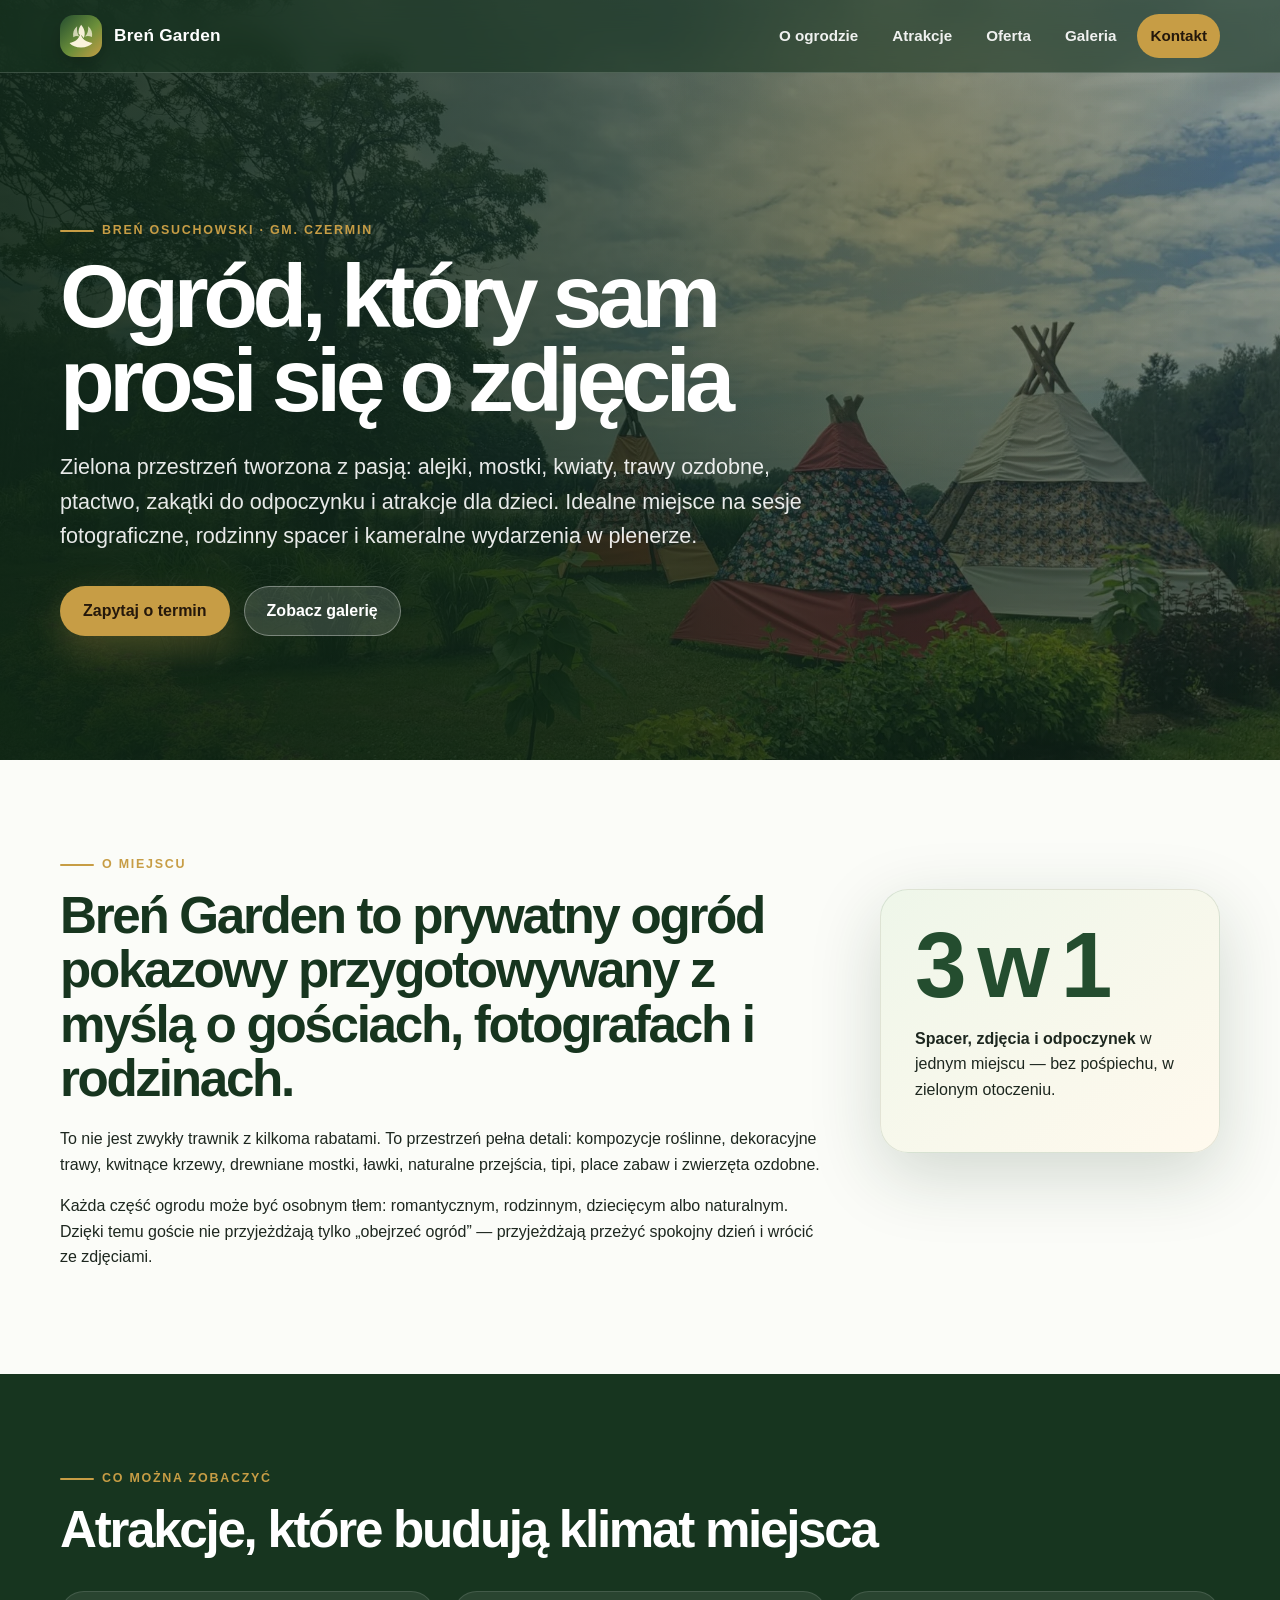
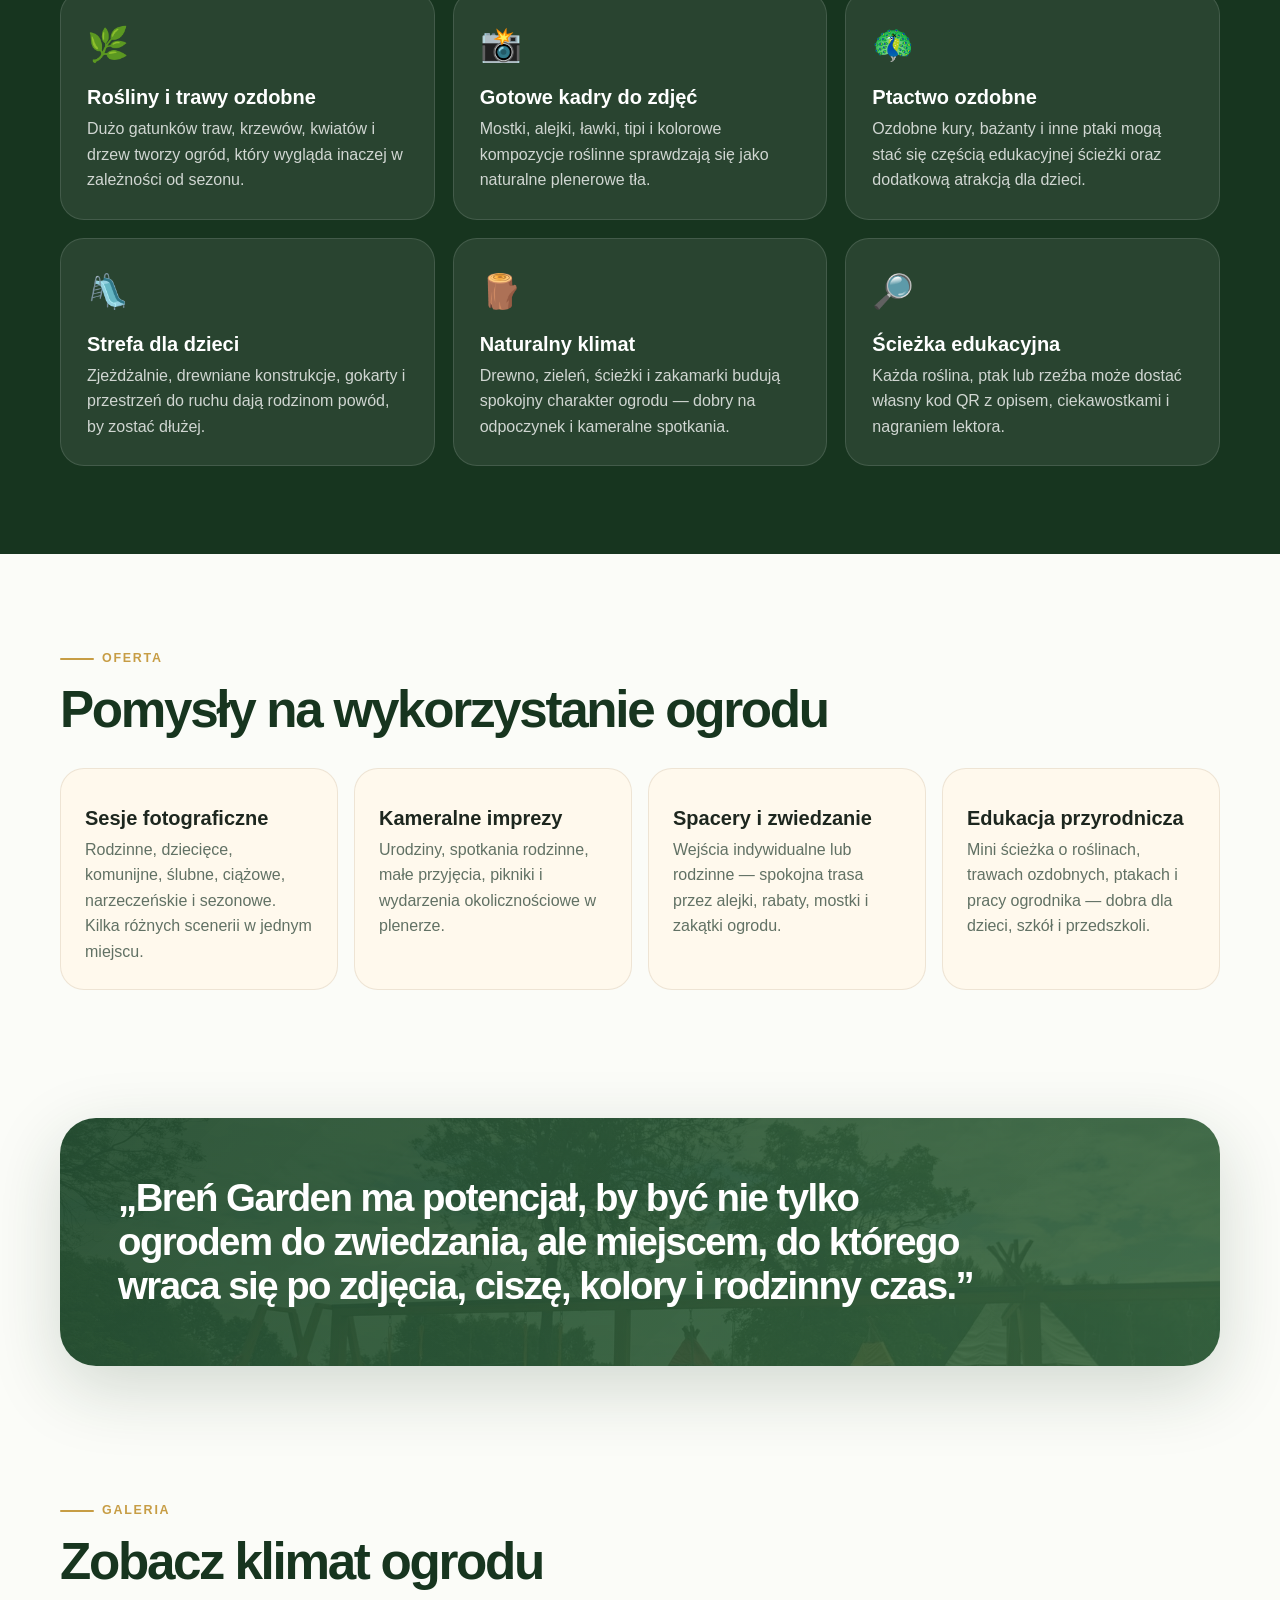
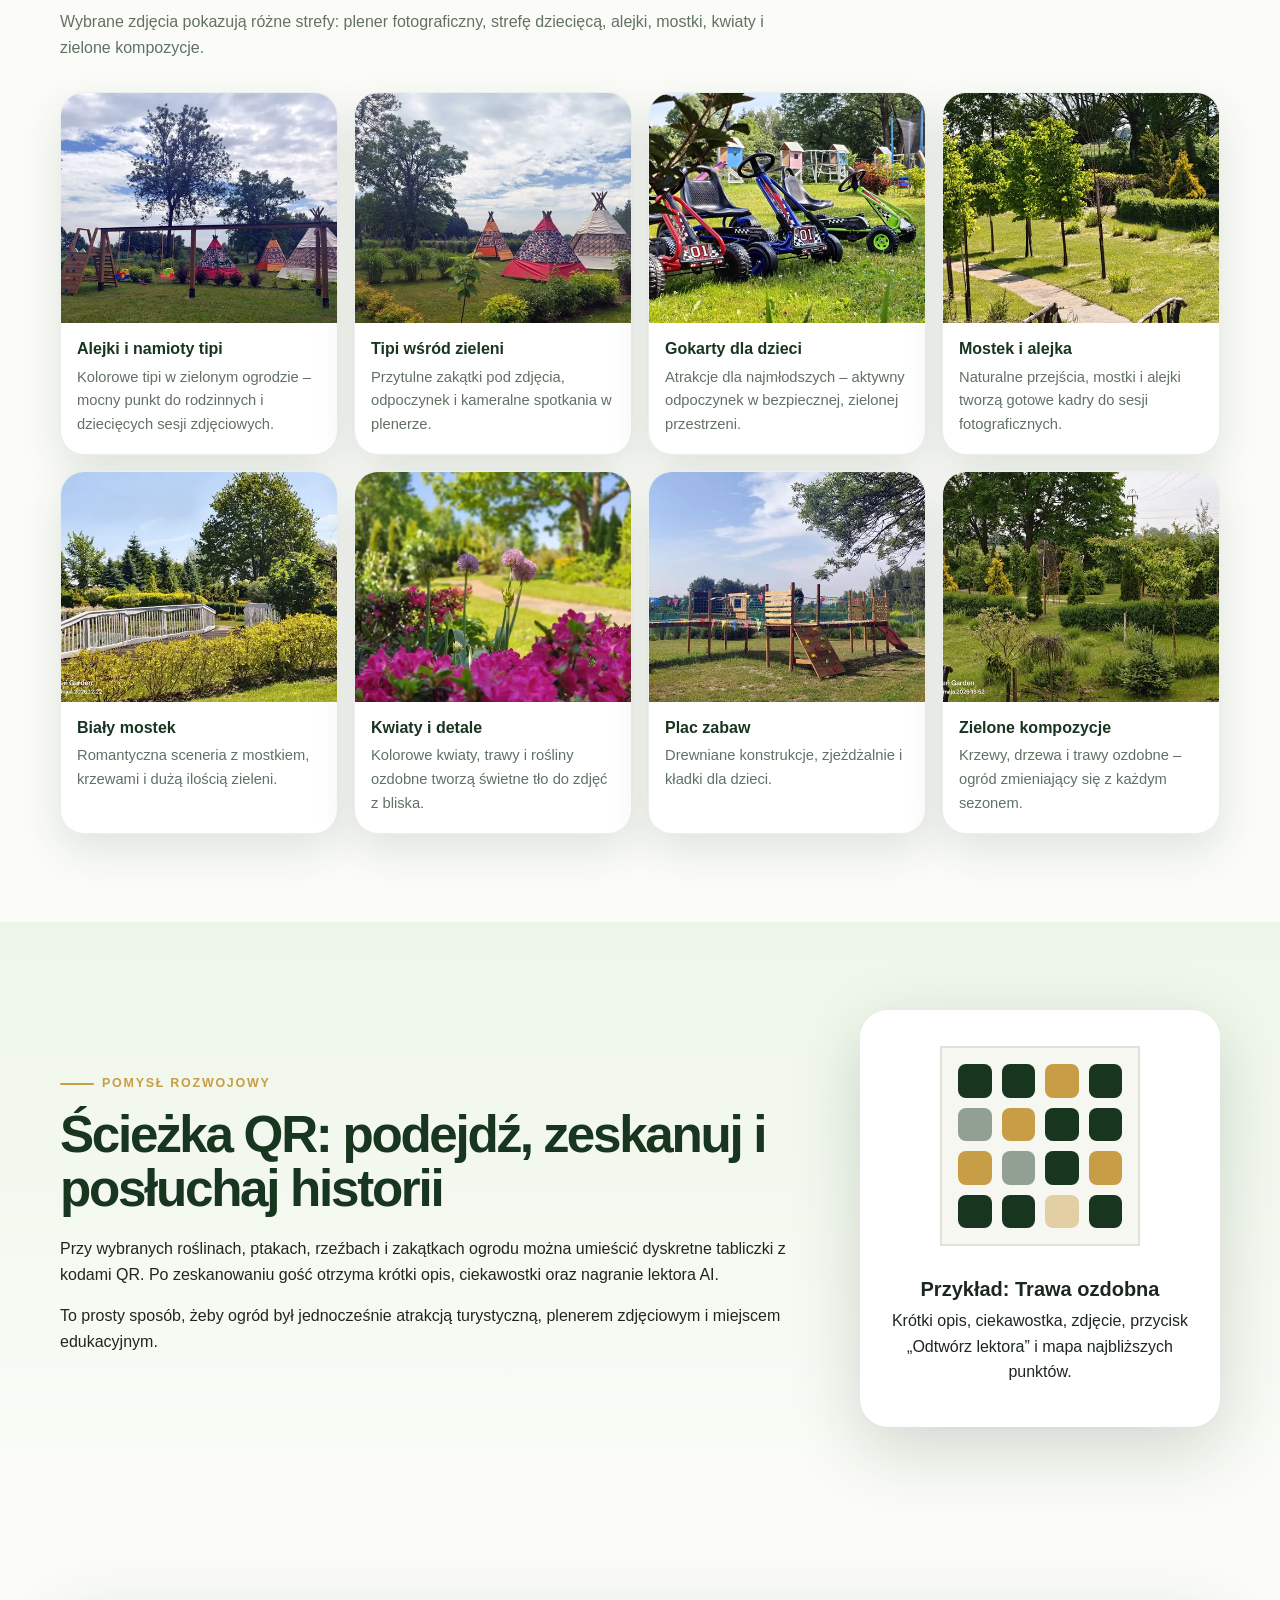
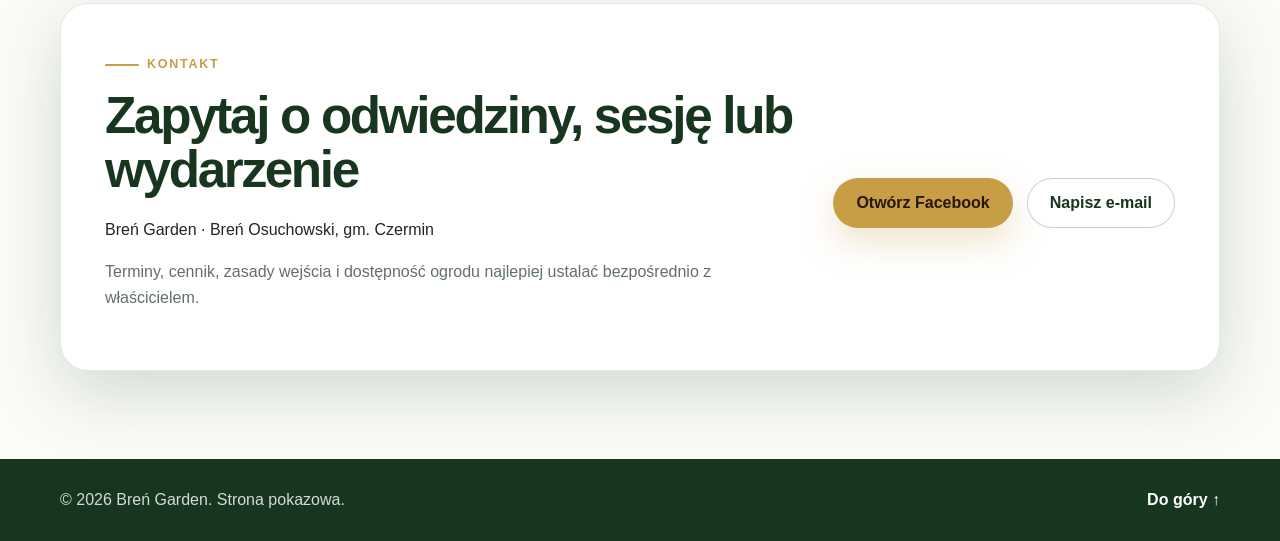
==== index.html @ 5ac010d5 "Add files via upload" ====
<!doctype html>
<html lang="pl">
<head>
  <meta charset="utf-8">
  <meta name="viewport" content="width=device-width, initial-scale=1">
  <title>Breń Garden — ogród pokazowy, sesje zdjęciowe i kameralne imprezy</title>
  <meta name="description" content="Breń Garden w Brniu Osuchowskim — zielona przestrzeń na spacery, sesje zdjęciowe, rodzinne pikniki i kameralne wydarzenia w otoczeniu roślin, alejek, ptactwa ozdobnego i atrakcji dla dzieci.">
  <meta name="theme-color" content="#244d2f">
  <link rel="icon" href="assets/favicon.svg" type="image/svg+xml">
  <link rel="stylesheet" href="css/style.css">
</head>
<body>
  <header class="site-header" id="top">
    <nav class="nav container" aria-label="Główna nawigacja">
      <a class="brand" href="#top" aria-label="Breń Garden — strona główna">
        <img src="assets/logo.svg" alt="" width="42" height="42">
        <span>Breń Garden</span>
      </a>
      <button class="nav-toggle" type="button" aria-label="Pokaż menu" aria-expanded="false">☰</button>
      <div class="nav-links">
        <a href="#o-ogrodzie">O ogrodzie</a>
        <a href="#atrakcje">Atrakcje</a>
        <a href="#oferta">Oferta</a>
        <a href="#galeria">Galeria</a>
        <a href="#kontakt" class="nav-cta">Kontakt</a>
      </div>
    </nav>
  </header>

  <main>
    <section class="hero" aria-label="Breń Garden">
      <div class="hero-bg" role="img" aria-label="Ogród z namiotami tipi, alejkami i zielenią"></div>
      <div class="hero-overlay"></div>
      <div class="hero-content container">
        <p class="eyebrow">Breń Osuchowski · gm. Czermin</p>
        <h1>Ogród, który sam prosi się o zdjęcia</h1>
        <p class="lead">Zielona przestrzeń tworzona z pasją: alejki, mostki, kwiaty, trawy ozdobne, ptactwo, zakątki do odpoczynku i atrakcje dla dzieci. Idealne miejsce na sesje fotograficzne, rodzinny spacer i kameralne wydarzenia w plenerze.</p>
        <div class="hero-actions">
          <a href="#kontakt" class="btn btn-primary">Zapytaj o termin</a>
          <a href="#galeria" class="btn btn-secondary">Zobacz galerię</a>
        </div>
      </div>
    </section>

    <section class="intro container" id="o-ogrodzie">
      <div class="section-kicker">O miejscu</div>
      <div class="intro-grid">
        <div>
          <h2>Breń Garden to prywatny ogród pokazowy przygotowywany z myślą o gościach, fotografach i rodzinach.</h2>
          <p>To nie jest zwykły trawnik z kilkoma rabatami. To przestrzeń pełna detali: kompozycje roślinne, dekoracyjne trawy, kwitnące krzewy, drewniane mostki, ławki, naturalne przejścia, tipi, place zabaw i zwierzęta ozdobne.</p>
          <p>Każda część ogrodu może być osobnym tłem: romantycznym, rodzinnym, dziecięcym albo naturalnym. Dzięki temu goście nie przyjeżdżają tylko „obejrzeć ogród” — przyjeżdżają przeżyć spokojny dzień i wrócić ze zdjęciami.</p>
        </div>
        <aside class="highlight-card">
          <span class="big-number">3 w 1</span>
          <p><strong>Spacer, zdjęcia i odpoczynek</strong> w jednym miejscu — bez pośpiechu, w zielonym otoczeniu.</p>
        </aside>
      </div>
    </section>

    <section class="features" id="atrakcje">
      <div class="container">
        <div class="section-kicker">Co można zobaczyć</div>
        <h2>Atrakcje, które budują klimat miejsca</h2>
        <div class="feature-grid">
          <article class="feature-card">
            <span>🌿</span>
            <h3>Rośliny i trawy ozdobne</h3>
            <p>Dużo gatunków traw, krzewów, kwiatów i drzew tworzy ogród, który wygląda inaczej w zależności od sezonu.</p>
          </article>
          <article class="feature-card">
            <span>📸</span>
            <h3>Gotowe kadry do zdjęć</h3>
            <p>Mostki, alejki, ławki, tipi i kolorowe kompozycje roślinne sprawdzają się jako naturalne plenerowe tła.</p>
          </article>
          <article class="feature-card">
            <span>🦚</span>
            <h3>Ptactwo ozdobne</h3>
            <p>Ozdobne kury, bażanty i inne ptaki mogą stać się częścią edukacyjnej ścieżki oraz dodatkową atrakcją dla dzieci.</p>
          </article>
          <article class="feature-card">
            <span>🛝</span>
            <h3>Strefa dla dzieci</h3>
            <p>Zjeżdżalnie, drewniane konstrukcje, gokarty i przestrzeń do ruchu dają rodzinom powód, by zostać dłużej.</p>
          </article>
          <article class="feature-card">
            <span>🪵</span>
            <h3>Naturalny klimat</h3>
            <p>Drewno, zieleń, ścieżki i zakamarki budują spokojny charakter ogrodu — dobry na odpoczynek i kameralne spotkania.</p>
          </article>
          <article class="feature-card">
            <span>🔎</span>
            <h3>Ścieżka edukacyjna</h3>
            <p>Każda roślina, ptak lub rzeźba może dostać własny kod QR z opisem, ciekawostkami i nagraniem lektora.</p>
          </article>
        </div>
      </div>
    </section>

    <section class="offer container" id="oferta">
      <div class="section-kicker">Oferta</div>
      <h2>Pomysły na wykorzystanie ogrodu</h2>
      <div class="offer-list">
        <article>
          <h3>Sesje fotograficzne</h3>
          <p>Rodzinne, dziecięce, komunijne, ślubne, ciążowe, narzeczeńskie i sezonowe. Kilka różnych scenerii w jednym miejscu.</p>
        </article>
        <article>
          <h3>Kameralne imprezy</h3>
          <p>Urodziny, spotkania rodzinne, małe przyjęcia, pikniki i wydarzenia okolicznościowe w plenerze.</p>
        </article>
        <article>
          <h3>Spacery i zwiedzanie</h3>
          <p>Wejścia indywidualne lub rodzinne — spokojna trasa przez alejki, rabaty, mostki i zakątki ogrodu.</p>
        </article>
        <article>
          <h3>Edukacja przyrodnicza</h3>
          <p>Mini ścieżka o roślinach, trawach ozdobnych, ptakach i pracy ogrodnika — dobra dla dzieci, szkół i przedszkoli.</p>
        </article>
      </div>
    </section>

    <section class="quote-section">
      <div class="container quote-box">
        <p>„Breń Garden ma potencjał, by być nie tylko ogrodem do zwiedzania, ale miejscem, do którego wraca się po zdjęcia, ciszę, kolory i rodzinny czas.”</p>
      </div>
    </section>

    <section class="gallery container" id="galeria">
      <div class="section-kicker">Galeria</div>
      <h2>Zobacz klimat ogrodu</h2>
      <p class="section-lead">Wybrane zdjęcia pokazują różne strefy: plener fotograficzny, strefę dziecięcą, alejki, mostki, kwiaty i zielone kompozycje.</p>
      <div class="gallery-grid">

          <figure class="gallery-card">
            <a href="assets/img/gallery-01.webp" class="lightbox-link" aria-label="Powiększ zdjęcie: Alejki i namioty tipi">
              <img src="assets/img/thumb-01.webp" alt="Alejki i namioty tipi — Breń Garden" loading="lazy">
            </a>
            <figcaption>
              <strong>Alejki i namioty tipi</strong>
              <span>Kolorowe tipi w zielonym ogrodzie – mocny punkt do rodzinnych i dziecięcych sesji zdjęciowych.</span>
            </figcaption>
          </figure>

          <figure class="gallery-card">
            <a href="assets/img/gallery-02.webp" class="lightbox-link" aria-label="Powiększ zdjęcie: Tipi wśród zieleni">
              <img src="assets/img/thumb-02.webp" alt="Tipi wśród zieleni — Breń Garden" loading="lazy">
            </a>
            <figcaption>
              <strong>Tipi wśród zieleni</strong>
              <span>Przytulne zakątki pod zdjęcia, odpoczynek i kameralne spotkania w plenerze.</span>
            </figcaption>
          </figure>

          <figure class="gallery-card">
            <a href="assets/img/gallery-03.webp" class="lightbox-link" aria-label="Powiększ zdjęcie: Gokarty dla dzieci">
              <img src="assets/img/thumb-03.webp" alt="Gokarty dla dzieci — Breń Garden" loading="lazy">
            </a>
            <figcaption>
              <strong>Gokarty dla dzieci</strong>
              <span>Atrakcje dla najmłodszych – aktywny odpoczynek w bezpiecznej, zielonej przestrzeni.</span>
            </figcaption>
          </figure>

          <figure class="gallery-card">
            <a href="assets/img/gallery-04.webp" class="lightbox-link" aria-label="Powiększ zdjęcie: Mostek i alejka">
              <img src="assets/img/thumb-04.webp" alt="Mostek i alejka — Breń Garden" loading="lazy">
            </a>
            <figcaption>
              <strong>Mostek i alejka</strong>
              <span>Naturalne przejścia, mostki i alejki tworzą gotowe kadry do sesji fotograficznych.</span>
            </figcaption>
          </figure>

          <figure class="gallery-card">
            <a href="assets/img/gallery-05.webp" class="lightbox-link" aria-label="Powiększ zdjęcie: Biały mostek">
              <img src="assets/img/thumb-05.webp" alt="Biały mostek — Breń Garden" loading="lazy">
            </a>
            <figcaption>
              <strong>Biały mostek</strong>
              <span>Romantyczna sceneria z mostkiem, krzewami i dużą ilością zieleni.</span>
            </figcaption>
          </figure>

          <figure class="gallery-card">
            <a href="assets/img/gallery-06.webp" class="lightbox-link" aria-label="Powiększ zdjęcie: Kwiaty i detale">
              <img src="assets/img/thumb-06.webp" alt="Kwiaty i detale — Breń Garden" loading="lazy">
            </a>
            <figcaption>
              <strong>Kwiaty i detale</strong>
              <span>Kolorowe kwiaty, trawy i rośliny ozdobne tworzą świetne tło do zdjęć z bliska.</span>
            </figcaption>
          </figure>

          <figure class="gallery-card">
            <a href="assets/img/gallery-07.webp" class="lightbox-link" aria-label="Powiększ zdjęcie: Plac zabaw">
              <img src="assets/img/thumb-07.webp" alt="Plac zabaw — Breń Garden" loading="lazy">
            </a>
            <figcaption>
              <strong>Plac zabaw</strong>
              <span>Drewniane konstrukcje, zjeżdżalnie i kładki dla dzieci.</span>
            </figcaption>
          </figure>

          <figure class="gallery-card">
            <a href="assets/img/gallery-08.webp" class="lightbox-link" aria-label="Powiększ zdjęcie: Zielone kompozycje">
              <img src="assets/img/thumb-08.webp" alt="Zielone kompozycje — Breń Garden" loading="lazy">
            </a>
            <figcaption>
              <strong>Zielone kompozycje</strong>
              <span>Krzewy, drzewa i trawy ozdobne – ogród zmieniający się z każdym sezonem.</span>
            </figcaption>
          </figure>
      </div>
    </section>

    <section class="qr-section" id="qr">
      <div class="container qr-grid">
        <div>
          <div class="section-kicker">Pomysł rozwojowy</div>
          <h2>Ścieżka QR: podejdź, zeskanuj i posłuchaj historii</h2>
          <p>Przy wybranych roślinach, ptakach, rzeźbach i zakątkach ogrodu można umieścić dyskretne tabliczki z kodami QR. Po zeskanowaniu gość otrzyma krótki opis, ciekawostki oraz nagranie lektora AI.</p>
          <p>To prosty sposób, żeby ogród był jednocześnie atrakcją turystyczną, plenerem zdjęciowym i miejscem edukacyjnym.</p>
        </div>
        <div class="qr-card" aria-label="Przykład tabliczki QR">
          <div class="fake-qr">
            <span></span><span></span><span></span><span></span>
            <span></span><span></span><span></span><span></span>
            <span></span><span></span><span></span><span></span>
            <span></span><span></span><span></span><span></span>
          </div>
          <h3>Przykład: Trawa ozdobna</h3>
          <p>Krótki opis, ciekawostka, zdjęcie, przycisk „Odtwórz lektora” i mapa najbliższych punktów.</p>
        </div>
      </div>
    </section>

    <section class="contact container" id="kontakt">
      <div class="contact-card">
        <div>
          <div class="section-kicker">Kontakt</div>
          <h2>Zapytaj o odwiedziny, sesję lub wydarzenie</h2>
          <p>Breń Garden · Breń Osuchowski, gm. Czermin</p>
          <p class="muted">Terminy, cennik, zasady wejścia i dostępność ogrodu najlepiej ustalać bezpośrednio z właścicielem.</p>
        </div>
        <div class="contact-actions">
          <a class="btn btn-primary" href="https://www.facebook.com/p/Bre%C5%84-Garden-61556563711316/" target="_blank" rel="noopener">Otwórz Facebook</a>
          <a class="btn btn-secondary" href="mailto:kontakt@bren-garden.pl">Napisz e-mail</a>
        </div>
      </div>
    </section>
  </main>

  <footer class="footer">
    <div class="container footer-inner">
      <p>© <span id="year"></span> Breń Garden. Strona pokazowa.</p>
      <a href="#top">Do góry ↑</a>
    </div>
  </footer>

  <div class="lightbox" hidden>
    <button class="lightbox-close" type="button" aria-label="Zamknij podgląd">×</button>
    <img src="" alt="">
  </div>

  <script src="js/app.js"></script>
</body>
</html>
---- css/style.css ----
* {
  box-sizing: border-box;
}

:root {
  --green-900: #17351f;
  --green-800: #244d2f;
  --green-700: #35643a;
  --green-100: #eef6e9;
  --cream: #fff9ed;
  --gold: #c79d45;
  --brown: #7a5530;
  --text: #1d271f;
  --muted: #617164;
  --shadow: 0 22px 70px rgba(23, 53, 31, .18);
  --radius: 28px;
}

html {
  scroll-behavior: smooth;
}

body {
  margin: 0;
  font-family: Arial, Helvetica, sans-serif;
  color: var(--text);
  background: #fbfcf8;
  line-height: 1.6;
}

img {
  max-width: 100%;
  display: block;
}

a {
  color: inherit;
}

.container {
  width: min(1160px, calc(100% - 40px));
  margin-inline: auto;
}

.site-header {
  position: fixed;
  z-index: 50;
  top: 0;
  left: 0;
  right: 0;
  padding: 14px 0;
  background: rgba(23, 53, 31, .58);
  backdrop-filter: blur(14px);
  border-bottom: 1px solid rgba(255, 255, 255, .16);
}

.nav {
  display: flex;
  align-items: center;
  justify-content: space-between;
  gap: 22px;
}

.brand {
  display: inline-flex;
  align-items: center;
  gap: 12px;
  color: white;
  text-decoration: none;
  font-weight: 800;
  letter-spacing: .2px;
  font-size: 1.08rem;
}

.brand img {
  border-radius: 14px;
  box-shadow: 0 8px 20px rgba(0, 0, 0, .22);
}

.nav-links {
  display: flex;
  align-items: center;
  gap: 8px;
}

.nav-links a {
  color: rgba(255, 255, 255, .92);
  text-decoration: none;
  font-weight: 700;
  font-size: .95rem;
  padding: 10px 13px;
  border-radius: 999px;
}

.nav-links a:hover {
  background: rgba(255, 255, 255, .13);
}

.nav-links .nav-cta {
  background: var(--gold);
  color: #24180c;
}

.nav-toggle {
  display: none;
  border: 0;
  background: rgba(255,255,255,.13);
  color: white;
  border-radius: 12px;
  padding: 9px 12px;
  font-size: 1.3rem;
}

.hero {
  position: relative;
  min-height: 760px;
  display: grid;
  place-items: center;
  overflow: hidden;
  color: white;
}

.hero-bg {
  position: absolute;
  inset: 0;
  background-image: url("../assets/img/hero.webp");
  background-size: cover;
  background-position: center;
  transform: scale(1.02);
}

.hero-overlay {
  position: absolute;
  inset: 0;
  background:
    radial-gradient(circle at 72% 25%, rgba(199,157,69,.26), transparent 28%),
    linear-gradient(90deg, rgba(13,36,20,.88) 0%, rgba(13,36,20,.67) 44%, rgba(13,36,20,.25) 100%),
    linear-gradient(0deg, rgba(13,36,20,.55), rgba(13,36,20,.15));
}

.hero-content {
  position: relative;
  padding-top: 90px;
}

.eyebrow,
.section-kicker {
  display: inline-flex;
  align-items: center;
  gap: 8px;
  margin: 0 0 14px;
  color: var(--gold);
  font-weight: 900;
  text-transform: uppercase;
  letter-spacing: .14em;
  font-size: .78rem;
}

.eyebrow::before,
.section-kicker::before {
  content: "";
  width: 34px;
  height: 2px;
  border-radius: 99px;
  background: currentColor;
}

.hero h1 {
  max-width: 850px;
  margin: 0;
  font-size: clamp(2.8rem, 7vw, 6.8rem);
  line-height: .93;
  letter-spacing: -0.06em;
}

.lead {
  max-width: 760px;
  margin: 28px 0 0;
  color: rgba(255, 255, 255, .9);
  font-size: clamp(1.06rem, 2vw, 1.35rem);
}

.hero-actions,
.contact-actions {
  display: flex;
  flex-wrap: wrap;
  gap: 14px;
  margin-top: 32px;
}

.btn {
  display: inline-flex;
  align-items: center;
  justify-content: center;
  min-height: 50px;
  padding: 0 22px;
  border-radius: 999px;
  text-decoration: none;
  font-weight: 900;
  border: 1px solid transparent;
  transition: transform .18s ease, box-shadow .18s ease, background .18s ease;
}

.btn:hover {
  transform: translateY(-2px);
}

.btn-primary {
  background: var(--gold);
  color: #25180b;
  box-shadow: 0 14px 35px rgba(199, 157, 69, .28);
}

.btn-secondary {
  background: rgba(255, 255, 255, .14);
  color: white;
  border-color: rgba(255, 255, 255, .34);
}

.intro,
.offer,
.gallery,
.contact {
  padding: 88px 0;
}

.intro-grid {
  display: grid;
  grid-template-columns: minmax(0, 1fr) 340px;
  gap: 46px;
  align-items: start;
}

h2 {
  margin: 0 0 20px;
  font-size: clamp(2rem, 4vw, 3.4rem);
  line-height: 1.06;
  letter-spacing: -0.045em;
  color: var(--green-900);
}

p {
  margin: 0 0 16px;
}

.highlight-card,
.qr-card,
.contact-card {
  border-radius: var(--radius);
  background: white;
  box-shadow: var(--shadow);
}

.highlight-card {
  padding: 34px;
  border: 1px solid rgba(36,77,47,.12);
  background:
    linear-gradient(145deg, rgba(238,246,233,.98), rgba(255,249,237,.98));
}

.big-number {
  display: block;
  font-size: 5.8rem;
  line-height: .9;
  color: var(--green-800);
  font-weight: 900;
  letter-spacing: -.08em;
  margin-bottom: 18px;
}

.features {
  padding: 88px 0;
  background: var(--green-900);
  color: white;
}

.features h2 {
  color: white;
}

.feature-grid {
  display: grid;
  grid-template-columns: repeat(3, minmax(0, 1fr));
  gap: 18px;
  margin-top: 34px;
}

.feature-card {
  padding: 26px;
  border-radius: 24px;
  background: rgba(255,255,255,.08);
  border: 1px solid rgba(255,255,255,.12);
}

.feature-card span {
  font-size: 2.1rem;
}

.feature-card h3,
.offer-list h3,
.qr-card h3 {
  margin: 14px 0 8px;
  line-height: 1.1;
  font-size: 1.25rem;
}

.feature-card p {
  color: rgba(255,255,255,.78);
  margin-bottom: 0;
}

.offer-list {
  display: grid;
  grid-template-columns: repeat(4, minmax(0, 1fr));
  gap: 16px;
  margin-top: 30px;
}

.offer-list article {
  padding: 24px;
  border-radius: 24px;
  background: var(--cream);
  border: 1px solid rgba(122,85,48,.13);
}

.offer-list p {
  color: var(--muted);
  margin: 0;
}

.quote-section {
  padding: 40px 0;
}

.quote-box {
  border-radius: 36px;
  padding: clamp(32px, 5vw, 58px);
  background:
    linear-gradient(135deg, rgba(36,77,47,.94), rgba(53,100,58,.89)),
    url("../assets/img/gallery-01.webp") center/cover;
  color: white;
  box-shadow: var(--shadow);
}

.quote-box p {
  margin: 0;
  max-width: 900px;
  font-size: clamp(1.5rem, 3vw, 2.7rem);
  line-height: 1.15;
  letter-spacing: -.04em;
  font-weight: 900;
}

.section-lead {
  max-width: 720px;
  color: var(--muted);
}

.gallery-grid {
  display: grid;
  grid-template-columns: repeat(4, minmax(0, 1fr));
  gap: 16px;
  margin-top: 32px;
}

.gallery-card {
  margin: 0;
  overflow: hidden;
  border-radius: 24px;
  background: white;
  box-shadow: 0 16px 42px rgba(23, 53, 31, .12);
  border: 1px solid rgba(36,77,47,.09);
}

.gallery-card a {
  display: block;
  overflow: hidden;
}

.gallery-card img {
  width: 100%;
  height: 230px;
  object-fit: cover;
  transition: transform .35s ease;
}

.gallery-card:hover img {
  transform: scale(1.055);
}

.gallery-card figcaption {
  padding: 16px 16px 18px;
}

.gallery-card strong {
  display: block;
  color: var(--green-900);
  line-height: 1.2;
}

.gallery-card span {
  display: block;
  color: var(--muted);
  font-size: .92rem;
  margin-top: 7px;
}

.qr-section {
  padding: 88px 0;
  background: linear-gradient(180deg, var(--green-100), #fbfcf8);
}

.qr-grid {
  display: grid;
  grid-template-columns: minmax(0, 1fr) 360px;
  gap: 40px;
  align-items: center;
}

.qr-card {
  padding: 26px;
  text-align: center;
}

.fake-qr {
  width: 220px;
  height: 220px;
  margin: 0 auto 22px;
  display: grid;
  grid-template-columns: repeat(4, 1fr);
  gap: 10px;
  padding: 18px;
  background: #f7f7f2;
  border: 10px solid white;
  box-shadow: inset 0 0 0 2px rgba(23,53,31,.1);
}

.fake-qr span {
  background: var(--green-900);
  border-radius: 8px;
}

.fake-qr span:nth-child(3n) {
  background: var(--gold);
}

.fake-qr span:nth-child(5n) {
  opacity: .45;
}

.contact-card {
  padding: clamp(26px, 4vw, 44px);
  display: grid;
  grid-template-columns: minmax(0, 1fr) auto;
  gap: 30px;
  align-items: center;
  border: 1px solid rgba(36,77,47,.12);
}

.contact-card .btn-secondary {
  color: var(--green-900);
  border-color: rgba(36,77,47,.25);
  background: white;
}

.muted {
  color: var(--muted);
}

.footer {
  background: var(--green-900);
  color: rgba(255,255,255,.82);
  padding: 28px 0;
}

.footer-inner {
  display: flex;
  align-items: center;
  justify-content: space-between;
  gap: 18px;
}

.footer p {
  margin: 0;
}

.footer a {
  color: white;
  font-weight: 800;
  text-decoration: none;
}

.lightbox {
  position: fixed;
  z-index: 200;
  inset: 0;
  display: grid;
  place-items: center;
  padding: 24px;
  background: rgba(9, 22, 12, .92);
}

.lightbox[hidden] {
  display: none;
}

.lightbox img {
  max-height: 86vh;
  max-width: min(1100px, 94vw);
  border-radius: 18px;
  box-shadow: 0 28px 90px rgba(0,0,0,.45);
}

.lightbox-close {
  position: fixed;
  top: 18px;
  right: 18px;
  width: 48px;
  height: 48px;
  border: 0;
  border-radius: 50%;
  font-size: 2rem;
  line-height: 1;
  background: white;
  color: var(--green-900);
  cursor: pointer;
}

@media (max-width: 960px) {
  .hero {
    min-height: 720px;
  }

  .nav-toggle {
    display: inline-flex;
  }

  .nav-links {
    position: absolute;
    top: 72px;
    left: 20px;
    right: 20px;
    display: none;
    flex-direction: column;
    align-items: stretch;
    padding: 14px;
    border-radius: 20px;
    background: rgba(23, 53, 31, .96);
    box-shadow: var(--shadow);
  }

  .nav-links.is-open {
    display: flex;
  }

  .nav-links a {
    border-radius: 14px;
  }

  .intro-grid,
  .qr-grid,
  .contact-card {
    grid-template-columns: 1fr;
  }

  .feature-grid,
  .offer-list,
  .gallery-grid {
    grid-template-columns: repeat(2, minmax(0, 1fr));
  }

  .contact-actions {
    margin-top: 0;
  }
}

@media (max-width: 620px) {
  .container {
    width: min(100% - 28px, 1160px);
  }

  .hero {
    min-height: 700px;
  }

  .hero h1 {
    font-size: 3.25rem;
  }

  .intro,
  .offer,
  .gallery,
  .contact,
  .features,
  .qr-section {
    padding: 62px 0;
  }

  .feature-grid,
  .offer-list,
  .gallery-grid {
    grid-template-columns: 1fr;
  }

  .gallery-card img {
    height: 260px;
  }

  .footer-inner {
    flex-direction: column;
    align-items: flex-start;
  }
}
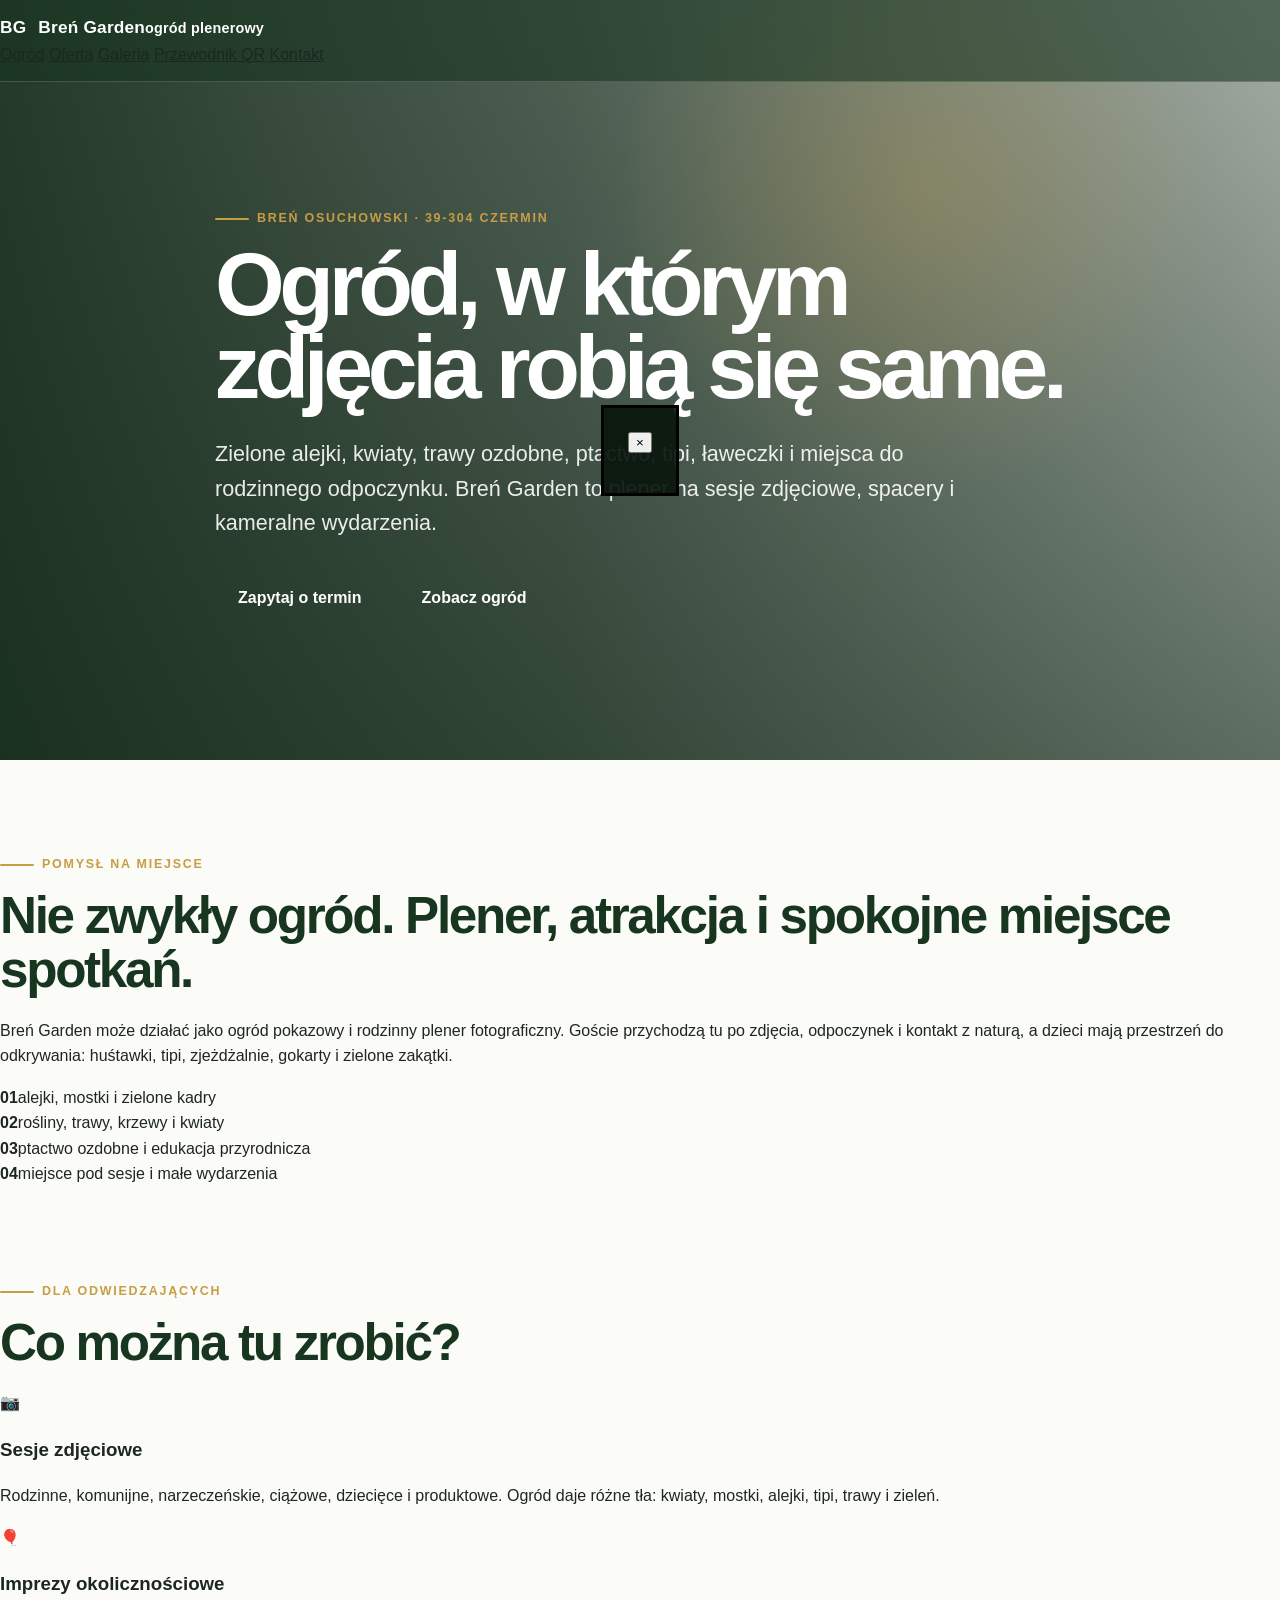
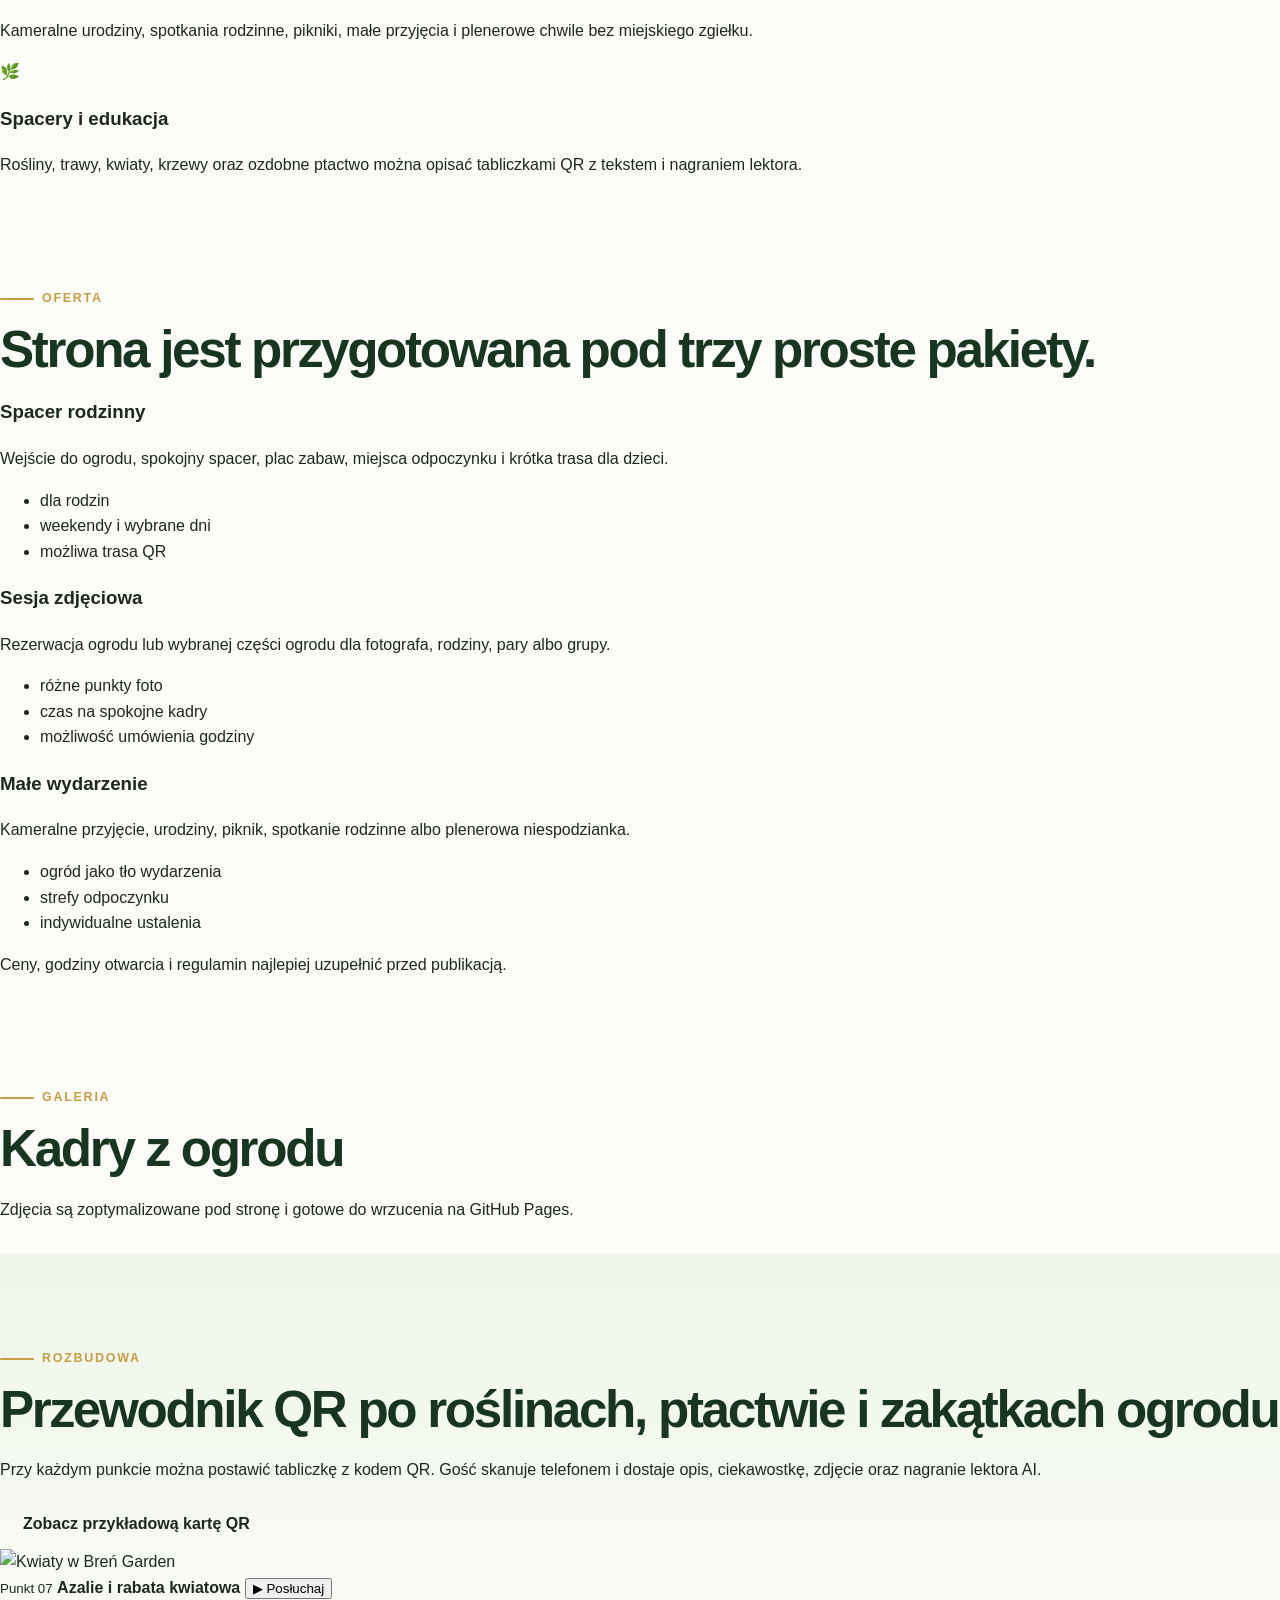
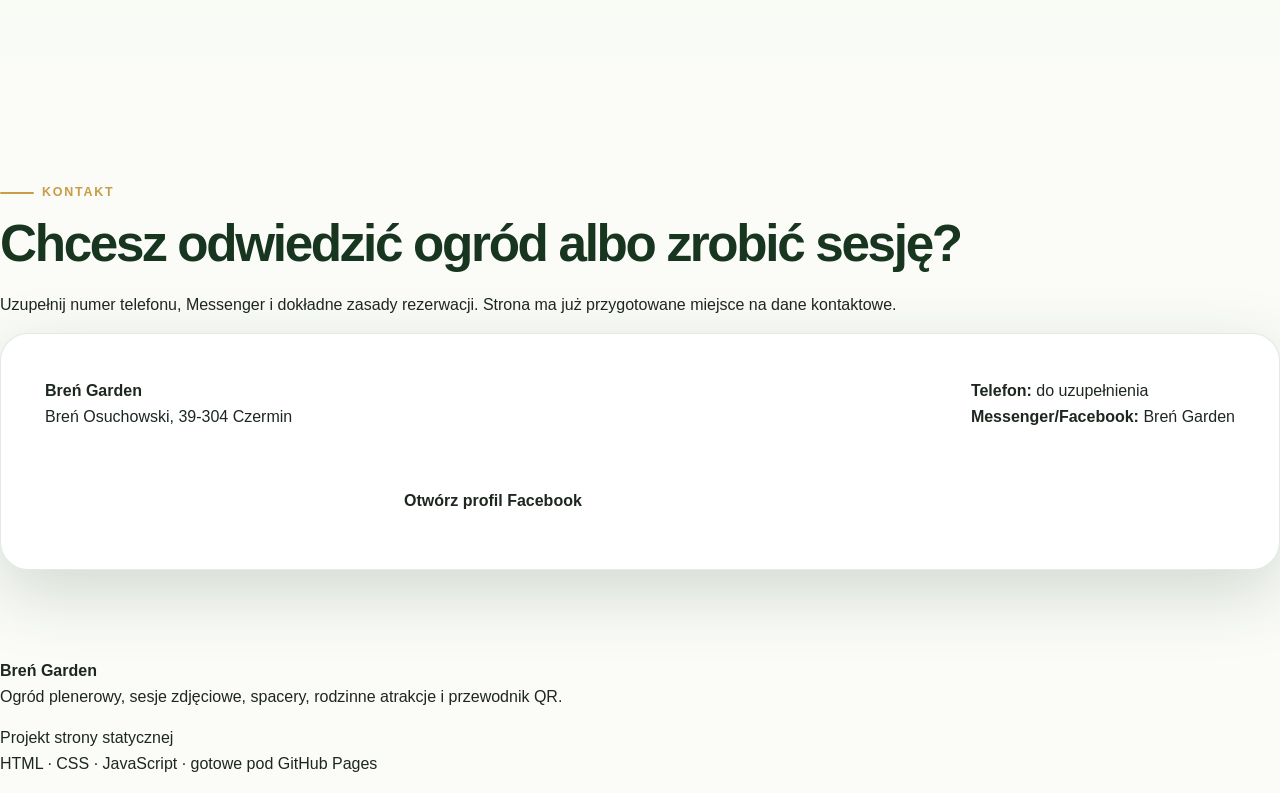
==== commit 9780434e: "Add files via upload" ====
--- a/index.html
+++ b/index.html
@@ -3,265 +3,191 @@
 <head>
   <meta charset="utf-8">
   <meta name="viewport" content="width=device-width, initial-scale=1">
-  <title>Breń Garden — ogród pokazowy, sesje zdjęciowe i kameralne imprezy</title>
-  <meta name="description" content="Breń Garden w Brniu Osuchowskim — zielona przestrzeń na spacery, sesje zdjęciowe, rodzinne pikniki i kameralne wydarzenia w otoczeniu roślin, alejek, ptactwa ozdobnego i atrakcji dla dzieci.">
-  <meta name="theme-color" content="#244d2f">
-  <link rel="icon" href="assets/favicon.svg" type="image/svg+xml">
+  <title>Breń Garden — ogród plenerowy, sesje zdjęciowe i rodzinne spacery</title>
+  <meta name="description" content="Breń Garden w Brniu Osuchowskim — ogród pełen roślin, alejek, miejsc do zdjęć, atrakcji dla dzieci i klimatu na kameralne wydarzenia.">
+  <meta name="theme-color" content="#123425">
+  <meta property="og:title" content="Breń Garden — rodzinny ogród plenerowy">
+  <meta property="og:description" content="Sesje zdjęciowe, spacery, wydarzenia rodzinne, rośliny, ptactwo ozdobne i miejsca odpoczynku.">
+  <meta property="og:image" content="assets/img/og-cover.webp">
+  <link rel="icon" href="assets/icons/leaf.svg" type="image/svg+xml">
   <link rel="stylesheet" href="css/style.css">
+  <script type="application/ld+json">
+  {
+    "@context": "https://schema.org",
+    "@type": "TouristAttraction",
+    "name": "Breń Garden",
+    "description": "Ogród plenerowy do spacerów, sesji zdjęciowych i kameralnych wydarzeń rodzinnych.",
+    "address": {
+      "@type": "PostalAddress",
+      "addressLocality": "Breń Osuchowski",
+      "postalCode": "39-304",
+      "addressCountry": "PL"
+    }
+  }
+  </script>
 </head>
 <body>
-  <header class="site-header" id="top">
-    <nav class="nav container" aria-label="Główna nawigacja">
-      <a class="brand" href="#top" aria-label="Breń Garden — strona główna">
-        <img src="assets/logo.svg" alt="" width="42" height="42">
-        <span>Breń Garden</span>
-      </a>
-      <button class="nav-toggle" type="button" aria-label="Pokaż menu" aria-expanded="false">☰</button>
-      <div class="nav-links">
-        <a href="#o-ogrodzie">O ogrodzie</a>
-        <a href="#atrakcje">Atrakcje</a>
-        <a href="#oferta">Oferta</a>
-        <a href="#galeria">Galeria</a>
-        <a href="#kontakt" class="nav-cta">Kontakt</a>
-      </div>
+  <header class="site-header" data-header>
+    <a class="brand" href="#start" aria-label="Breń Garden — strona główna">
+      <span class="brand-mark">BG</span>
+      <span><strong>Breń Garden</strong><small>ogród plenerowy</small></span>
+    </a>
+    <button class="nav-toggle" data-nav-toggle aria-label="Otwórz menu">☰</button>
+    <nav class="main-nav" data-nav>
+      <a href="#ogrod">Ogród</a>
+      <a href="#oferta">Oferta</a>
+      <a href="#galeria">Galeria</a>
+      <a href="#qr">Przewodnik QR</a>
+      <a href="#kontakt" class="nav-cta">Kontakt</a>
     </nav>
   </header>
 
-  <main>
-    <section class="hero" aria-label="Breń Garden">
-      <div class="hero-bg" role="img" aria-label="Ogród z namiotami tipi, alejkami i zielenią"></div>
+  <main id="start">
+    <section class="hero">
+      <picture>
+        <source media="(max-width: 700px)" srcset="assets/img/mobile-hero.webp">
+        <img src="assets/img/hero.webp" alt="Namioty tipi, zieleń i alejki w Breń Garden" class="hero-bg">
+      </picture>
       <div class="hero-overlay"></div>
-      <div class="hero-content container">
-        <p class="eyebrow">Breń Osuchowski · gm. Czermin</p>
-        <h1>Ogród, który sam prosi się o zdjęcia</h1>
-        <p class="lead">Zielona przestrzeń tworzona z pasją: alejki, mostki, kwiaty, trawy ozdobne, ptactwo, zakątki do odpoczynku i atrakcje dla dzieci. Idealne miejsce na sesje fotograficzne, rodzinny spacer i kameralne wydarzenia w plenerze.</p>
+      <div class="hero-content wrap">
+        <p class="eyebrow">Breń Osuchowski · 39-304 Czermin</p>
+        <h1>Ogród, w którym zdjęcia robią się same.</h1>
+        <p class="lead">Zielone alejki, kwiaty, trawy ozdobne, ptactwo, tipi, ławeczki i miejsca do rodzinnego odpoczynku. Breń Garden to plener na sesje zdjęciowe, spacery i kameralne wydarzenia.</p>
         <div class="hero-actions">
-          <a href="#kontakt" class="btn btn-primary">Zapytaj o termin</a>
-          <a href="#galeria" class="btn btn-secondary">Zobacz galerię</a>
+          <a class="btn primary" href="#kontakt">Zapytaj o termin</a>
+          <a class="btn glass" href="#galeria">Zobacz ogród</a>
         </div>
+      </div>
+      <div class="hero-card" aria-label="Najważniejsze informacje">
+        <strong>Najlepsze do:</strong>
+        <span>sesji rodzinnych</span>
+        <span>urodzin</span>
+        <span>spacerów z dziećmi</span>
       </div>
     </section>
 
-    <section class="intro container" id="o-ogrodzie">
-      <div class="section-kicker">O miejscu</div>
-      <div class="intro-grid">
-        <div>
-          <h2>Breń Garden to prywatny ogród pokazowy przygotowywany z myślą o gościach, fotografach i rodzinach.</h2>
-          <p>To nie jest zwykły trawnik z kilkoma rabatami. To przestrzeń pełna detali: kompozycje roślinne, dekoracyjne trawy, kwitnące krzewy, drewniane mostki, ławki, naturalne przejścia, tipi, place zabaw i zwierzęta ozdobne.</p>
-          <p>Każda część ogrodu może być osobnym tłem: romantycznym, rodzinnym, dziecięcym albo naturalnym. Dzięki temu goście nie przyjeżdżają tylko „obejrzeć ogród” — przyjeżdżają przeżyć spokojny dzień i wrócić ze zdjęciami.</p>
-        </div>
-        <aside class="highlight-card">
-          <span class="big-number">3 w 1</span>
-          <p><strong>Spacer, zdjęcia i odpoczynek</strong> w jednym miejscu — bez pośpiechu, w zielonym otoczeniu.</p>
-        </aside>
+    <section class="intro wrap" id="ogrod">
+      <div class="intro-text">
+        <p class="section-kicker">Pomysł na miejsce</p>
+        <h2>Nie zwykły ogród. Plener, atrakcja i spokojne miejsce spotkań.</h2>
+        <p>Breń Garden może działać jako ogród pokazowy i rodzinny plener fotograficzny. Goście przychodzą tu po zdjęcia, odpoczynek i kontakt z naturą, a dzieci mają przestrzeń do odkrywania: huśtawki, tipi, zjeżdżalnie, gokarty i zielone zakątki.</p>
+      </div>
+      <div class="stats-grid">
+        <article><strong>01</strong><span>alejki, mostki i zielone kadry</span></article>
+        <article><strong>02</strong><span>rośliny, trawy, krzewy i kwiaty</span></article>
+        <article><strong>03</strong><span>ptactwo ozdobne i edukacja przyrodnicza</span></article>
+        <article><strong>04</strong><span>miejsce pod sesje i małe wydarzenia</span></article>
       </div>
     </section>
 
-    <section class="features" id="atrakcje">
-      <div class="container">
-        <div class="section-kicker">Co można zobaczyć</div>
-        <h2>Atrakcje, które budują klimat miejsca</h2>
-        <div class="feature-grid">
-          <article class="feature-card">
-            <span>🌿</span>
-            <h3>Rośliny i trawy ozdobne</h3>
-            <p>Dużo gatunków traw, krzewów, kwiatów i drzew tworzy ogród, który wygląda inaczej w zależności od sezonu.</p>
+    <section class="experience">
+      <div class="wrap split">
+        <div>
+          <p class="section-kicker">Dla odwiedzających</p>
+          <h2>Co można tu zrobić?</h2>
+        </div>
+        <div class="cards">
+          <article class="card">
+            <span class="icon">📷</span>
+            <h3>Sesje zdjęciowe</h3>
+            <p>Rodzinne, komunijne, narzeczeńskie, ciążowe, dziecięce i produktowe. Ogród daje różne tła: kwiaty, mostki, alejki, tipi, trawy i zieleń.</p>
           </article>
-          <article class="feature-card">
-            <span>📸</span>
-            <h3>Gotowe kadry do zdjęć</h3>
-            <p>Mostki, alejki, ławki, tipi i kolorowe kompozycje roślinne sprawdzają się jako naturalne plenerowe tła.</p>
+          <article class="card">
+            <span class="icon">🎈</span>
+            <h3>Imprezy okolicznościowe</h3>
+            <p>Kameralne urodziny, spotkania rodzinne, pikniki, małe przyjęcia i plenerowe chwile bez miejskiego zgiełku.</p>
           </article>
-          <article class="feature-card">
-            <span>🦚</span>
-            <h3>Ptactwo ozdobne</h3>
-            <p>Ozdobne kury, bażanty i inne ptaki mogą stać się częścią edukacyjnej ścieżki oraz dodatkową atrakcją dla dzieci.</p>
-          </article>
-          <article class="feature-card">
-            <span>🛝</span>
-            <h3>Strefa dla dzieci</h3>
-            <p>Zjeżdżalnie, drewniane konstrukcje, gokarty i przestrzeń do ruchu dają rodzinom powód, by zostać dłużej.</p>
-          </article>
-          <article class="feature-card">
-            <span>🪵</span>
-            <h3>Naturalny klimat</h3>
-            <p>Drewno, zieleń, ścieżki i zakamarki budują spokojny charakter ogrodu — dobry na odpoczynek i kameralne spotkania.</p>
-          </article>
-          <article class="feature-card">
-            <span>🔎</span>
-            <h3>Ścieżka edukacyjna</h3>
-            <p>Każda roślina, ptak lub rzeźba może dostać własny kod QR z opisem, ciekawostkami i nagraniem lektora.</p>
+          <article class="card">
+            <span class="icon">🌿</span>
+            <h3>Spacery i edukacja</h3>
+            <p>Rośliny, trawy, kwiaty, krzewy oraz ozdobne ptactwo można opisać tabliczkami QR z tekstem i nagraniem lektora.</p>
           </article>
         </div>
       </div>
     </section>
 
-    <section class="offer container" id="oferta">
-      <div class="section-kicker">Oferta</div>
-      <h2>Pomysły na wykorzystanie ogrodu</h2>
-      <div class="offer-list">
+    <section class="offer wrap" id="oferta">
+      <p class="section-kicker">Oferta</p>
+      <h2>Strona jest przygotowana pod trzy proste pakiety.</h2>
+      <div class="pricing">
         <article>
-          <h3>Sesje fotograficzne</h3>
-          <p>Rodzinne, dziecięce, komunijne, ślubne, ciążowe, narzeczeńskie i sezonowe. Kilka różnych scenerii w jednym miejscu.</p>
+          <h3>Spacer rodzinny</h3>
+          <p>Wejście do ogrodu, spokojny spacer, plac zabaw, miejsca odpoczynku i krótka trasa dla dzieci.</p>
+          <ul><li>dla rodzin</li><li>weekendy i wybrane dni</li><li>możliwa trasa QR</li></ul>
+        </article>
+        <article class="featured">
+          <h3>Sesja zdjęciowa</h3>
+          <p>Rezerwacja ogrodu lub wybranej części ogrodu dla fotografa, rodziny, pary albo grupy.</p>
+          <ul><li>różne punkty foto</li><li>czas na spokojne kadry</li><li>możliwość umówienia godziny</li></ul>
         </article>
         <article>
-          <h3>Kameralne imprezy</h3>
-          <p>Urodziny, spotkania rodzinne, małe przyjęcia, pikniki i wydarzenia okolicznościowe w plenerze.</p>
-        </article>
-        <article>
-          <h3>Spacery i zwiedzanie</h3>
-          <p>Wejścia indywidualne lub rodzinne — spokojna trasa przez alejki, rabaty, mostki i zakątki ogrodu.</p>
-        </article>
-        <article>
-          <h3>Edukacja przyrodnicza</h3>
-          <p>Mini ścieżka o roślinach, trawach ozdobnych, ptakach i pracy ogrodnika — dobra dla dzieci, szkół i przedszkoli.</p>
+          <h3>Małe wydarzenie</h3>
+          <p>Kameralne przyjęcie, urodziny, piknik, spotkanie rodzinne albo plenerowa niespodzianka.</p>
+          <ul><li>ogród jako tło wydarzenia</li><li>strefy odpoczynku</li><li>indywidualne ustalenia</li></ul>
         </article>
       </div>
+      <p class="note">Ceny, godziny otwarcia i regulamin najlepiej uzupełnić przed publikacją.</p>
     </section>
 
-    <section class="quote-section">
-      <div class="container quote-box">
-        <p>„Breń Garden ma potencjał, by być nie tylko ogrodem do zwiedzania, ale miejscem, do którego wraca się po zdjęcia, ciszę, kolory i rodzinny czas.”</p>
+    <section class="gallery-section" id="galeria">
+      <div class="wrap gallery-head">
+        <div>
+          <p class="section-kicker">Galeria</p>
+          <h2>Kadry z ogrodu</h2>
+        </div>
+        <p>Zdjęcia są zoptymalizowane pod stronę i gotowe do wrzucenia na GitHub Pages.</p>
       </div>
-    </section>
-
-    <section class="gallery container" id="galeria">
-      <div class="section-kicker">Galeria</div>
-      <h2>Zobacz klimat ogrodu</h2>
-      <p class="section-lead">Wybrane zdjęcia pokazują różne strefy: plener fotograficzny, strefę dziecięcą, alejki, mostki, kwiaty i zielone kompozycje.</p>
-      <div class="gallery-grid">
-
-          <figure class="gallery-card">
-            <a href="assets/img/gallery-01.webp" class="lightbox-link" aria-label="Powiększ zdjęcie: Alejki i namioty tipi">
-              <img src="assets/img/thumb-01.webp" alt="Alejki i namioty tipi — Breń Garden" loading="lazy">
-            </a>
-            <figcaption>
-              <strong>Alejki i namioty tipi</strong>
-              <span>Kolorowe tipi w zielonym ogrodzie – mocny punkt do rodzinnych i dziecięcych sesji zdjęciowych.</span>
-            </figcaption>
-          </figure>
-
-          <figure class="gallery-card">
-            <a href="assets/img/gallery-02.webp" class="lightbox-link" aria-label="Powiększ zdjęcie: Tipi wśród zieleni">
-              <img src="assets/img/thumb-02.webp" alt="Tipi wśród zieleni — Breń Garden" loading="lazy">
-            </a>
-            <figcaption>
-              <strong>Tipi wśród zieleni</strong>
-              <span>Przytulne zakątki pod zdjęcia, odpoczynek i kameralne spotkania w plenerze.</span>
-            </figcaption>
-          </figure>
-
-          <figure class="gallery-card">
-            <a href="assets/img/gallery-03.webp" class="lightbox-link" aria-label="Powiększ zdjęcie: Gokarty dla dzieci">
-              <img src="assets/img/thumb-03.webp" alt="Gokarty dla dzieci — Breń Garden" loading="lazy">
-            </a>
-            <figcaption>
-              <strong>Gokarty dla dzieci</strong>
-              <span>Atrakcje dla najmłodszych – aktywny odpoczynek w bezpiecznej, zielonej przestrzeni.</span>
-            </figcaption>
-          </figure>
-
-          <figure class="gallery-card">
-            <a href="assets/img/gallery-04.webp" class="lightbox-link" aria-label="Powiększ zdjęcie: Mostek i alejka">
-              <img src="assets/img/thumb-04.webp" alt="Mostek i alejka — Breń Garden" loading="lazy">
-            </a>
-            <figcaption>
-              <strong>Mostek i alejka</strong>
-              <span>Naturalne przejścia, mostki i alejki tworzą gotowe kadry do sesji fotograficznych.</span>
-            </figcaption>
-          </figure>
-
-          <figure class="gallery-card">
-            <a href="assets/img/gallery-05.webp" class="lightbox-link" aria-label="Powiększ zdjęcie: Biały mostek">
-              <img src="assets/img/thumb-05.webp" alt="Biały mostek — Breń Garden" loading="lazy">
-            </a>
-            <figcaption>
-              <strong>Biały mostek</strong>
-              <span>Romantyczna sceneria z mostkiem, krzewami i dużą ilością zieleni.</span>
-            </figcaption>
-          </figure>
-
-          <figure class="gallery-card">
-            <a href="assets/img/gallery-06.webp" class="lightbox-link" aria-label="Powiększ zdjęcie: Kwiaty i detale">
-              <img src="assets/img/thumb-06.webp" alt="Kwiaty i detale — Breń Garden" loading="lazy">
-            </a>
-            <figcaption>
-              <strong>Kwiaty i detale</strong>
-              <span>Kolorowe kwiaty, trawy i rośliny ozdobne tworzą świetne tło do zdjęć z bliska.</span>
-            </figcaption>
-          </figure>
-
-          <figure class="gallery-card">
-            <a href="assets/img/gallery-07.webp" class="lightbox-link" aria-label="Powiększ zdjęcie: Plac zabaw">
-              <img src="assets/img/thumb-07.webp" alt="Plac zabaw — Breń Garden" loading="lazy">
-            </a>
-            <figcaption>
-              <strong>Plac zabaw</strong>
-              <span>Drewniane konstrukcje, zjeżdżalnie i kładki dla dzieci.</span>
-            </figcaption>
-          </figure>
-
-          <figure class="gallery-card">
-            <a href="assets/img/gallery-08.webp" class="lightbox-link" aria-label="Powiększ zdjęcie: Zielone kompozycje">
-              <img src="assets/img/thumb-08.webp" alt="Zielone kompozycje — Breń Garden" loading="lazy">
-            </a>
-            <figcaption>
-              <strong>Zielone kompozycje</strong>
-              <span>Krzewy, drzewa i trawy ozdobne – ogród zmieniający się z każdym sezonem.</span>
-            </figcaption>
-          </figure>
-      </div>
+      <div class="gallery-grid wrap" data-gallery></div>
     </section>
 
     <section class="qr-section" id="qr">
-      <div class="container qr-grid">
+      <div class="wrap qr-box">
         <div>
-          <div class="section-kicker">Pomysł rozwojowy</div>
-          <h2>Ścieżka QR: podejdź, zeskanuj i posłuchaj historii</h2>
-          <p>Przy wybranych roślinach, ptakach, rzeźbach i zakątkach ogrodu można umieścić dyskretne tabliczki z kodami QR. Po zeskanowaniu gość otrzyma krótki opis, ciekawostki oraz nagranie lektora AI.</p>
-          <p>To prosty sposób, żeby ogród był jednocześnie atrakcją turystyczną, plenerem zdjęciowym i miejscem edukacyjnym.</p>
+          <p class="section-kicker">Rozbudowa</p>
+          <h2>Przewodnik QR po roślinach, ptactwie i zakątkach ogrodu</h2>
+          <p>Przy każdym punkcie można postawić tabliczkę z kodem QR. Gość skanuje telefonem i dostaje opis, ciekawostkę, zdjęcie oraz nagranie lektora AI.</p>
+          <a class="btn secondary" href="przewodnik-qr.html">Zobacz przykładową kartę QR</a>
         </div>
-        <div class="qr-card" aria-label="Przykład tabliczki QR">
-          <div class="fake-qr">
-            <span></span><span></span><span></span><span></span>
-            <span></span><span></span><span></span><span></span>
-            <span></span><span></span><span></span><span></span>
-            <span></span><span></span><span></span><span></span>
+        <div class="phone-mockup" aria-label="Podgląd aplikacji mobilnej">
+          <span class="phone-top"></span>
+          <img src="assets/img/kwiaty-rozowe.webp" alt="Kwiaty w Breń Garden">
+          <div class="phone-copy">
+            <small>Punkt 07</small>
+            <strong>Azalie i rabata kwiatowa</strong>
+            <button>▶ Posłuchaj</button>
           </div>
-          <h3>Przykład: Trawa ozdobna</h3>
-          <p>Krótki opis, ciekawostka, zdjęcie, przycisk „Odtwórz lektora” i mapa najbliższych punktów.</p>
         </div>
       </div>
     </section>
 
-    <section class="contact container" id="kontakt">
+    <section class="contact wrap" id="kontakt">
+      <div>
+        <p class="section-kicker">Kontakt</p>
+        <h2>Chcesz odwiedzić ogród albo zrobić sesję?</h2>
+        <p>Uzupełnij numer telefonu, Messenger i dokładne zasady rezerwacji. Strona ma już przygotowane miejsce na dane kontaktowe.</p>
+      </div>
       <div class="contact-card">
-        <div>
-          <div class="section-kicker">Kontakt</div>
-          <h2>Zapytaj o odwiedziny, sesję lub wydarzenie</h2>
-          <p>Breń Garden · Breń Osuchowski, gm. Czermin</p>
-          <p class="muted">Terminy, cennik, zasady wejścia i dostępność ogrodu najlepiej ustalać bezpośrednio z właścicielem.</p>
-        </div>
-        <div class="contact-actions">
-          <a class="btn btn-primary" href="https://www.facebook.com/p/Bre%C5%84-Garden-61556563711316/" target="_blank" rel="noopener">Otwórz Facebook</a>
-          <a class="btn btn-secondary" href="mailto:kontakt@bren-garden.pl">Napisz e-mail</a>
-        </div>
+        <p><strong>Breń Garden</strong><br>Breń Osuchowski, 39-304 Czermin</p>
+        <p><strong>Telefon:</strong> do uzupełnienia<br><strong>Messenger/Facebook:</strong> Breń Garden</p>
+        <a class="btn primary full" href="https://www.facebook.com/p/Bre%C5%84-Garden-61556563711316/" target="_blank" rel="noopener">Otwórz profil Facebook</a>
       </div>
     </section>
   </main>
 
-  <footer class="footer">
-    <div class="container footer-inner">
-      <p>© <span id="year"></span> Breń Garden. Strona pokazowa.</p>
-      <a href="#top">Do góry ↑</a>
+  <footer class="site-footer">
+    <div class="wrap footer-grid">
+      <div><strong>Breń Garden</strong><p>Ogród plenerowy, sesje zdjęciowe, spacery, rodzinne atrakcje i przewodnik QR.</p></div>
+      <div><span>Projekt strony statycznej</span><p>HTML · CSS · JavaScript · gotowe pod GitHub Pages</p></div>
     </div>
   </footer>
 
-  <div class="lightbox" hidden>
-    <button class="lightbox-close" type="button" aria-label="Zamknij podgląd">×</button>
-    <img src="" alt="">
-  </div>
+  <dialog class="lightbox" data-lightbox>
+    <button data-close aria-label="Zamknij">×</button>
+    <img data-lightbox-img alt="">
+    <p data-lightbox-caption></p>
+  </dialog>
 
+  <script>window.BREN_GALLERY = [{'src': 'assets/img/tipi-ogrod.webp', 'thumb': 'assets/img/tipi-ogrod-thumb.webp', 'alt': 'Tipi i zielony ogród Breń Garden'}, {'src': 'assets/img/plac-zabaw-tipi.webp', 'thumb': 'assets/img/plac-zabaw-tipi-thumb.webp', 'alt': 'Plac zabaw, huśtawki i namioty tipi'}, {'src': 'assets/img/gokarty-domki.webp', 'thumb': 'assets/img/gokarty-domki-thumb.webp', 'alt': 'Gokarty dla dzieci i domki ogrodowe'}, {'src': 'assets/img/mostek-alejka.webp', 'thumb': 'assets/img/mostek-alejka-thumb.webp', 'alt': 'Mostek i alejka spacerowa'}, {'src': 'assets/img/bialy-most-ogrod.webp', 'thumb': 'assets/img/bialy-most-ogrod-thumb.webp', 'alt': 'Biały mostek i ozdobne nasadzenia'}, {'src': 'assets/img/kwiaty-rozowe.webp', 'thumb': 'assets/img/kwiaty-rozowe-thumb.webp', 'alt': 'Kolorowe kwiaty w ogrodzie'}, {'src': 'assets/img/plac-zabaw-linowy.webp', 'thumb': 'assets/img/plac-zabaw-linowy-thumb.webp', 'alt': 'Drewniany plac zabaw i trasa linowa'}, {'src': 'assets/img/zielone-alejki.webp', 'thumb': 'assets/img/zielone-alejki-thumb.webp', 'alt': 'Zielone alejki i kompozycje roślinne'}];</script>
   <script src="js/app.js"></script>
 </body>
 </html>
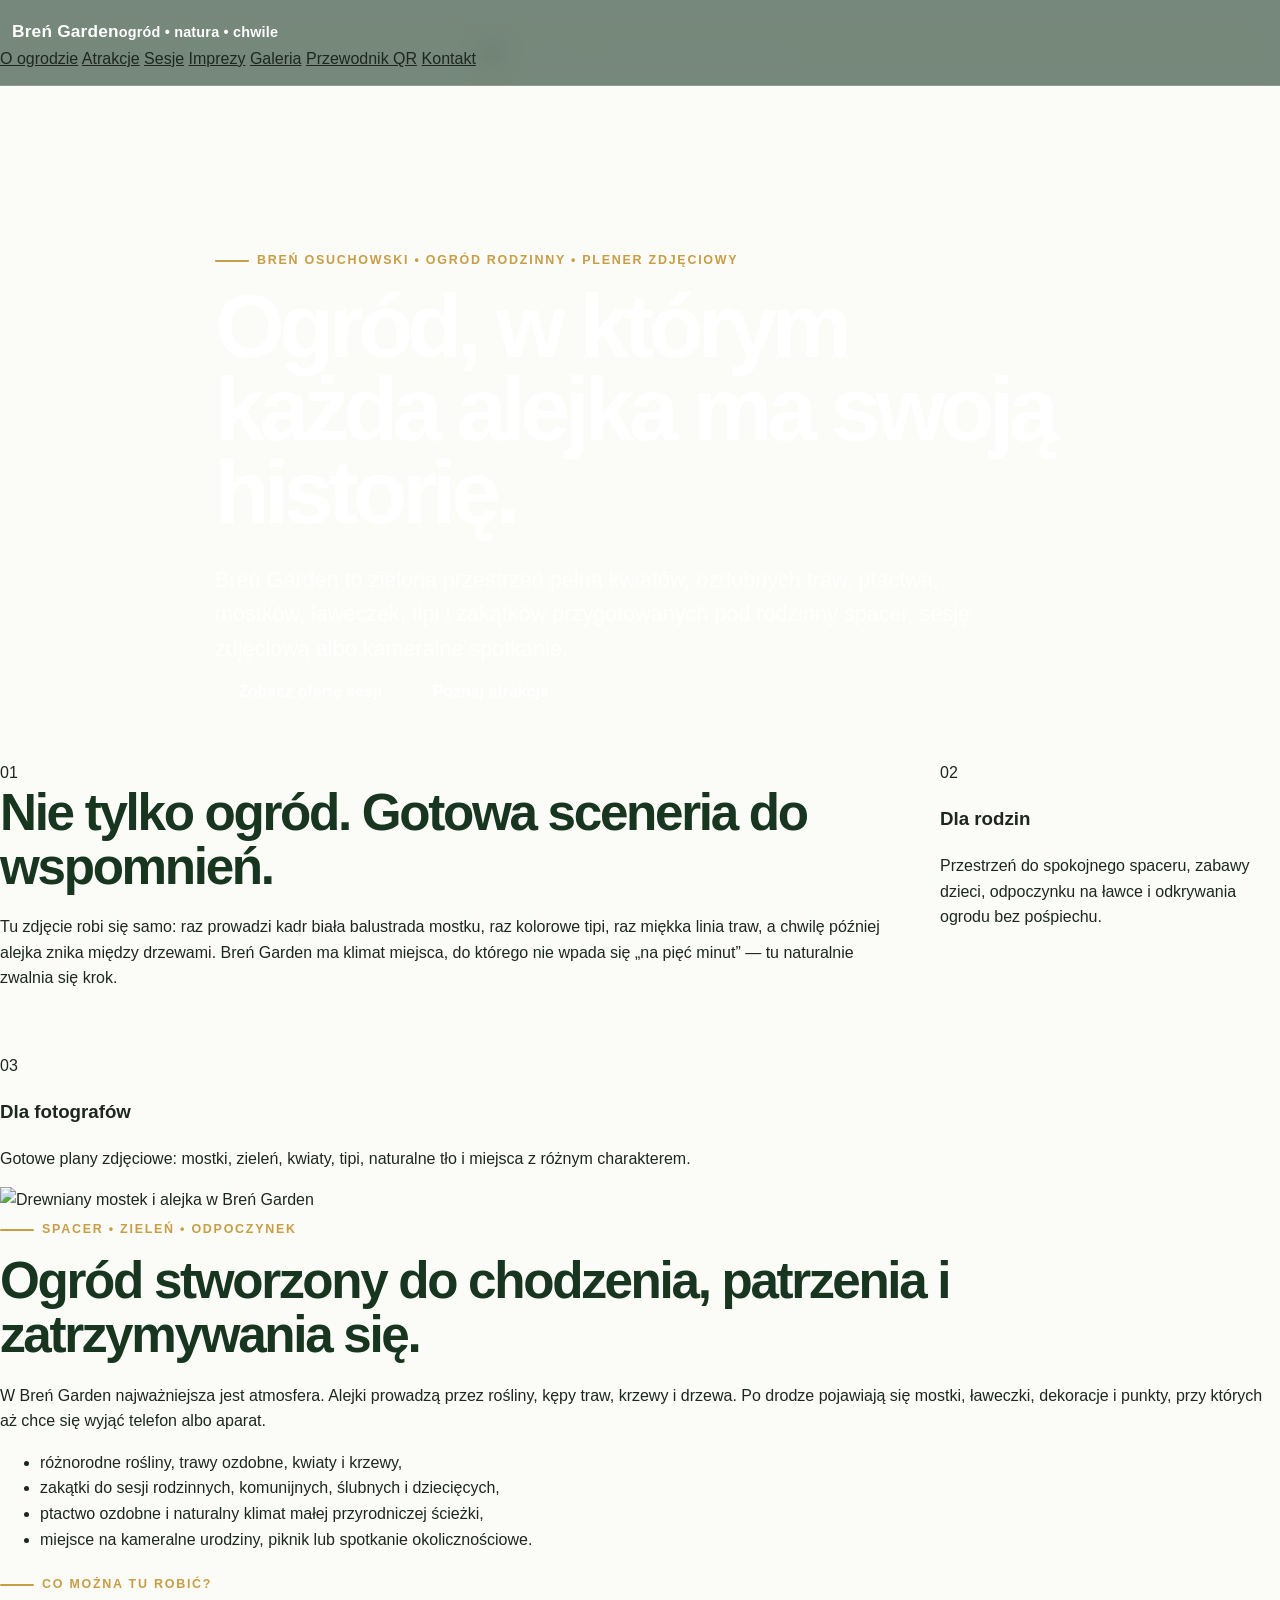
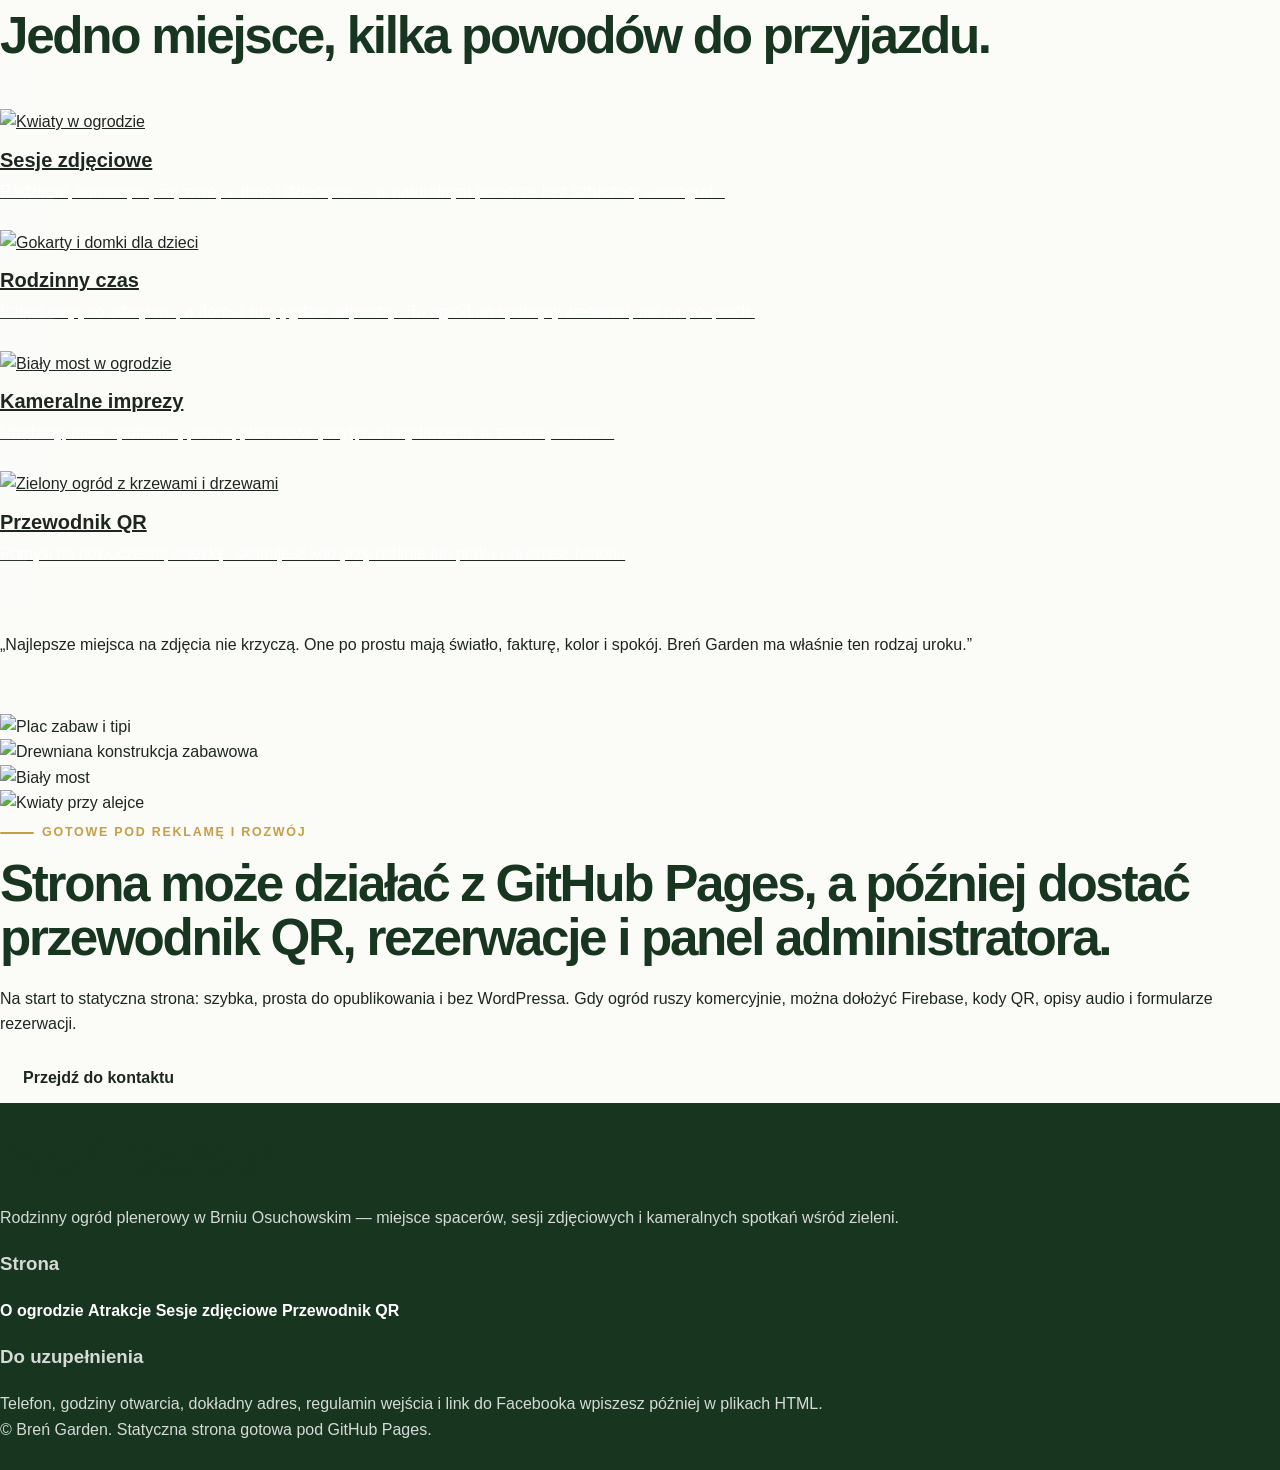
==== commit 37aaf174: "Add files via upload" ====
--- a/index.html
+++ b/index.html
@@ -3,191 +3,157 @@
 <head>
   <meta charset="utf-8">
   <meta name="viewport" content="width=device-width, initial-scale=1">
-  <title>Breń Garden — ogród plenerowy, sesje zdjęciowe i rodzinne spacery</title>
-  <meta name="description" content="Breń Garden w Brniu Osuchowskim — ogród pełen roślin, alejek, miejsc do zdjęć, atrakcji dla dzieci i klimatu na kameralne wydarzenia.">
-  <meta name="theme-color" content="#123425">
-  <meta property="og:title" content="Breń Garden — rodzinny ogród plenerowy">
-  <meta property="og:description" content="Sesje zdjęciowe, spacery, wydarzenia rodzinne, rośliny, ptactwo ozdobne i miejsca odpoczynku.">
-  <meta property="og:image" content="assets/img/og-cover.webp">
-  <link rel="icon" href="assets/icons/leaf.svg" type="image/svg+xml">
-  <link rel="stylesheet" href="css/style.css">
-  <script type="application/ld+json">
-  {
-    "@context": "https://schema.org",
-    "@type": "TouristAttraction",
-    "name": "Breń Garden",
-    "description": "Ogród plenerowy do spacerów, sesji zdjęciowych i kameralnych wydarzeń rodzinnych.",
-    "address": {
-      "@type": "PostalAddress",
-      "addressLocality": "Breń Osuchowski",
-      "postalCode": "39-304",
-      "addressCountry": "PL"
-    }
-  }
-  </script>
+  <title>Breń Garden — ogród rodzinny, sesje zdjęciowe i kameralne imprezy</title>
+  <meta name="description" content="Breń Garden w Brniu Osuchowskim: ogród rodzinny, miejsce sesji zdjęciowych, spacerów i kameralnych imprez.">
+  <meta property="og:title" content="Breń Garden — ogród rodzinny, sesje zdjęciowe i kameralne imprezy">
+  <meta property="og:description" content="Breń Garden w Brniu Osuchowskim: ogród rodzinny, miejsce sesji zdjęciowych, spacerów i kameralnych imprez.">
+  <meta property="og:image" content="./assets/img/tipi-ogrod.jpg">
+  <link rel="icon" href="./assets/icons/logo.svg" type="image/svg+xml">
+  <link rel="stylesheet" href="./css/style.css">
 </head>
 <body>
-  <header class="site-header" data-header>
-    <a class="brand" href="#start" aria-label="Breń Garden — strona główna">
-      <span class="brand-mark">BG</span>
-      <span><strong>Breń Garden</strong><small>ogród plenerowy</small></span>
+
+<header class="site-header" data-header>
+  <a class="brand" href="./index.html" aria-label="Breń Garden - strona główna">
+    <img src="./assets/icons/logo.svg" alt="" class="brand__mark">
+    <span><strong>Breń Garden</strong><small>ogród • natura • chwile</small></span>
+  </a>
+  <button class="nav-toggle" data-nav-toggle aria-label="Otwórz menu" aria-expanded="false"><span></span><span></span><span></span></button>
+  <nav class="main-nav" data-nav>
+    <a href="./ogrod.html">O ogrodzie</a>
+    <a href="./atrakcje.html">Atrakcje</a>
+    <a href="./sesje.html">Sesje</a>
+    <a href="./imprezy.html">Imprezy</a>
+    <a href="./galeria.html">Galeria</a>
+    <a href="./przewodnik-qr.html">Przewodnik QR</a>
+    <a class="nav-cta" href="./kontakt.html">Kontakt</a>
+  </nav>
+</header>
+
+<main>
+
+<section class="hero hero--home">
+  <div class="hero__media">
+    <img src="./assets/img/tipi-ogrod.jpg" alt="Kolorowe tipi i zieleń ogrodu Breń Garden">
+  </div>
+  <div class="hero__shade"></div>
+  <div class="hero__content reveal">
+    <p class="eyebrow">Breń Osuchowski • ogród rodzinny • plener zdjęciowy</p>
+    <h1>Ogród, w którym każda alejka ma swoją historię.</h1>
+    <p class="lead">Breń Garden to zielona przestrzeń pełna kwiatów, ozdobnych traw, ptactwa, mostków, ławeczek, tipi i zakątków przygotowanych pod rodzinny spacer, sesję zdjęciową albo kameralne spotkanie.</p>
+    <div class="hero__actions">
+      <a class="btn btn--primary" href="./sesje.html">Zobacz ofertę sesji</a>
+      <a class="btn btn--ghost" href="./atrakcje.html">Poznaj atrakcje</a>
+    </div>
+  </div>
+</section>
+
+<section class="intro-grid section">
+  <article class="intro-card intro-card--large reveal">
+    <span>01</span>
+    <h2>Nie tylko ogród. Gotowa sceneria do wspomnień.</h2>
+    <p>Tu zdjęcie robi się samo: raz prowadzi kadr biała balustrada mostku, raz kolorowe tipi, raz miękka linia traw, a chwilę później alejka znika między drzewami. Breń Garden ma klimat miejsca, do którego nie wpada się „na pięć minut” — tu naturalnie zwalnia się krok.</p>
+  </article>
+  <article class="intro-card reveal">
+    <span>02</span>
+    <h3>Dla rodzin</h3>
+    <p>Przestrzeń do spokojnego spaceru, zabawy dzieci, odpoczynku na ławce i odkrywania ogrodu bez pośpiechu.</p>
+  </article>
+  <article class="intro-card reveal">
+    <span>03</span>
+    <h3>Dla fotografów</h3>
+    <p>Gotowe plany zdjęciowe: mostki, zieleń, kwiaty, tipi, naturalne tło i miejsca z różnym charakterem.</p>
+  </article>
+</section>
+
+<section class="section split">
+  <div class="split__image reveal"><img src="./assets/img/mostek-alejka.jpg" alt="Drewniany mostek i alejka w Breń Garden"></div>
+  <div class="split__text reveal">
+    <p class="eyebrow">spacer • zieleń • odpoczynek</p>
+    <h2>Ogród stworzony do chodzenia, patrzenia i zatrzymywania się.</h2>
+    <p>W Breń Garden najważniejsza jest atmosfera. Alejki prowadzą przez rośliny, kępy traw, krzewy i drzewa. Po drodze pojawiają się mostki, ławeczki, dekoracje i punkty, przy których aż chce się wyjąć telefon albo aparat.</p>
+    <ul class="check-list">
+      <li>różnorodne rośliny, trawy ozdobne, kwiaty i krzewy,</li>
+      <li>zakątki do sesji rodzinnych, komunijnych, ślubnych i dziecięcych,</li>
+      <li>ptactwo ozdobne i naturalny klimat małej przyrodniczej ścieżki,</li>
+      <li>miejsce na kameralne urodziny, piknik lub spotkanie okolicznościowe.</li>
+    </ul>
+  </div>
+</section>
+
+<section class="section feature-band">
+  <div class="section-heading reveal">
+    <p class="eyebrow">co można tu robić?</p>
+    <h2>Jedno miejsce, kilka powodów do przyjazdu.</h2>
+  </div>
+  <div class="cards cards--four">
+    <a class="feature-card reveal" href="./sesje.html">
+      <img src="./assets/img/kwiaty-alejka-thumb.jpg" alt="Kwiaty w ogrodzie">
+      <h3>Sesje zdjęciowe</h3>
+      <p>Rodzinne, komunijne, ciążowe, ślubne i dziecięce — w naturalnym plenerze bez sztucznej scenografii.</p>
     </a>
-    <button class="nav-toggle" data-nav-toggle aria-label="Otwórz menu">☰</button>
-    <nav class="main-nav" data-nav>
-      <a href="#ogrod">Ogród</a>
-      <a href="#oferta">Oferta</a>
-      <a href="#galeria">Galeria</a>
-      <a href="#qr">Przewodnik QR</a>
-      <a href="#kontakt" class="nav-cta">Kontakt</a>
-    </nav>
-  </header>
+    <a class="feature-card reveal" href="./atrakcje.html">
+      <img src="./assets/img/gokarty-domki-thumb.jpg" alt="Gokarty i domki dla dzieci">
+      <h3>Rodzinny czas</h3>
+      <p>Dzieci mają co odkrywać, a dorośli mają gdzie odpocząć. To ogród na spokojny weekend, nie na pośpiech.</p>
+    </a>
+    <a class="feature-card reveal" href="./imprezy.html">
+      <img src="./assets/img/bialy-most-thumb.jpg" alt="Biały most w ogrodzie">
+      <h3>Kameralne imprezy</h3>
+      <p>Urodziny, małe spotkania, pikniki, plenerowe przyjęcia i wydarzenia w zielonej scenerii.</p>
+    </a>
+    <a class="feature-card reveal" href="./przewodnik-qr.html">
+      <img src="./assets/img/zielony-ogrod-thumb.jpg" alt="Zielony ogród z krzewami i drzewami">
+      <h3>Przewodnik QR</h3>
+      <p>Pomysł na nowoczesną ścieżkę: skanujesz kod przy roślinie lub ptaku i słuchasz historii.</p>
+    </a>
+  </div>
+</section>
 
-  <main id="start">
-    <section class="hero">
-      <picture>
-        <source media="(max-width: 700px)" srcset="assets/img/mobile-hero.webp">
-        <img src="assets/img/hero.webp" alt="Namioty tipi, zieleń i alejki w Breń Garden" class="hero-bg">
-      </picture>
-      <div class="hero-overlay"></div>
-      <div class="hero-content wrap">
-        <p class="eyebrow">Breń Osuchowski · 39-304 Czermin</p>
-        <h1>Ogród, w którym zdjęcia robią się same.</h1>
-        <p class="lead">Zielone alejki, kwiaty, trawy ozdobne, ptactwo, tipi, ławeczki i miejsca do rodzinnego odpoczynku. Breń Garden to plener na sesje zdjęciowe, spacery i kameralne wydarzenia.</p>
-        <div class="hero-actions">
-          <a class="btn primary" href="#kontakt">Zapytaj o termin</a>
-          <a class="btn glass" href="#galeria">Zobacz ogród</a>
-        </div>
-      </div>
-      <div class="hero-card" aria-label="Najważniejsze informacje">
-        <strong>Najlepsze do:</strong>
-        <span>sesji rodzinnych</span>
-        <span>urodzin</span>
-        <span>spacerów z dziećmi</span>
-      </div>
-    </section>
+<section class="quote-section">
+  <div class="quote-card reveal">
+    <p>„Najlepsze miejsca na zdjęcia nie krzyczą. One po prostu mają światło, fakturę, kolor i spokój. Breń Garden ma właśnie ten rodzaj uroku.”</p>
+  </div>
+</section>
 
-    <section class="intro wrap" id="ogrod">
-      <div class="intro-text">
-        <p class="section-kicker">Pomysł na miejsce</p>
-        <h2>Nie zwykły ogród. Plener, atrakcja i spokojne miejsce spotkań.</h2>
-        <p>Breń Garden może działać jako ogród pokazowy i rodzinny plener fotograficzny. Goście przychodzą tu po zdjęcia, odpoczynek i kontakt z naturą, a dzieci mają przestrzeń do odkrywania: huśtawki, tipi, zjeżdżalnie, gokarty i zielone zakątki.</p>
-      </div>
-      <div class="stats-grid">
-        <article><strong>01</strong><span>alejki, mostki i zielone kadry</span></article>
-        <article><strong>02</strong><span>rośliny, trawy, krzewy i kwiaty</span></article>
-        <article><strong>03</strong><span>ptactwo ozdobne i edukacja przyrodnicza</span></article>
-        <article><strong>04</strong><span>miejsce pod sesje i małe wydarzenia</span></article>
-      </div>
-    </section>
+<section class="section gallery-strip">
+  <img class="reveal" src="./assets/img/plac-zabaw-tipi-thumb.jpg" alt="Plac zabaw i tipi">
+  <img class="reveal" src="./assets/img/plac-zabaw-linowy-thumb.jpg" alt="Drewniana konstrukcja zabawowa">
+  <img class="reveal" src="./assets/img/bialy-most-thumb.jpg" alt="Biały most">
+  <img class="reveal" src="./assets/img/kwiaty-alejka-thumb.jpg" alt="Kwiaty przy alejce">
+</section>
 
-    <section class="experience">
-      <div class="wrap split">
-        <div>
-          <p class="section-kicker">Dla odwiedzających</p>
-          <h2>Co można tu zrobić?</h2>
-        </div>
-        <div class="cards">
-          <article class="card">
-            <span class="icon">📷</span>
-            <h3>Sesje zdjęciowe</h3>
-            <p>Rodzinne, komunijne, narzeczeńskie, ciążowe, dziecięce i produktowe. Ogród daje różne tła: kwiaty, mostki, alejki, tipi, trawy i zieleń.</p>
-          </article>
-          <article class="card">
-            <span class="icon">🎈</span>
-            <h3>Imprezy okolicznościowe</h3>
-            <p>Kameralne urodziny, spotkania rodzinne, pikniki, małe przyjęcia i plenerowe chwile bez miejskiego zgiełku.</p>
-          </article>
-          <article class="card">
-            <span class="icon">🌿</span>
-            <h3>Spacery i edukacja</h3>
-            <p>Rośliny, trawy, kwiaty, krzewy oraz ozdobne ptactwo można opisać tabliczkami QR z tekstem i nagraniem lektora.</p>
-          </article>
-        </div>
-      </div>
-    </section>
+<section class="section cta-panel reveal">
+  <p class="eyebrow">gotowe pod reklamę i rozwój</p>
+  <h2>Strona może działać z GitHub Pages, a później dostać przewodnik QR, rezerwacje i panel administratora.</h2>
+  <p>Na start to statyczna strona: szybka, prosta do opublikowania i bez WordPressa. Gdy ogród ruszy komercyjnie, można dołożyć Firebase, kody QR, opisy audio i formularze rezerwacji.</p>
+  <a class="btn btn--primary" href="./kontakt.html">Przejdź do kontaktu</a>
+</section>
 
-    <section class="offer wrap" id="oferta">
-      <p class="section-kicker">Oferta</p>
-      <h2>Strona jest przygotowana pod trzy proste pakiety.</h2>
-      <div class="pricing">
-        <article>
-          <h3>Spacer rodzinny</h3>
-          <p>Wejście do ogrodu, spokojny spacer, plac zabaw, miejsca odpoczynku i krótka trasa dla dzieci.</p>
-          <ul><li>dla rodzin</li><li>weekendy i wybrane dni</li><li>możliwa trasa QR</li></ul>
-        </article>
-        <article class="featured">
-          <h3>Sesja zdjęciowa</h3>
-          <p>Rezerwacja ogrodu lub wybranej części ogrodu dla fotografa, rodziny, pary albo grupy.</p>
-          <ul><li>różne punkty foto</li><li>czas na spokojne kadry</li><li>możliwość umówienia godziny</li></ul>
-        </article>
-        <article>
-          <h3>Małe wydarzenie</h3>
-          <p>Kameralne przyjęcie, urodziny, piknik, spotkanie rodzinne albo plenerowa niespodzianka.</p>
-          <ul><li>ogród jako tło wydarzenia</li><li>strefy odpoczynku</li><li>indywidualne ustalenia</li></ul>
-        </article>
-      </div>
-      <p class="note">Ceny, godziny otwarcia i regulamin najlepiej uzupełnić przed publikacją.</p>
-    </section>
+</main>
 
-    <section class="gallery-section" id="galeria">
-      <div class="wrap gallery-head">
-        <div>
-          <p class="section-kicker">Galeria</p>
-          <h2>Kadry z ogrodu</h2>
-        </div>
-        <p>Zdjęcia są zoptymalizowane pod stronę i gotowe do wrzucenia na GitHub Pages.</p>
-      </div>
-      <div class="gallery-grid wrap" data-gallery></div>
-    </section>
+<footer class="footer">
+  <div class="footer__inner">
+    <div>
+      <img src="./assets/icons/logo.svg" alt="" class="footer__logo">
+      <h2>Breń Garden</h2>
+      <p>Rodzinny ogród plenerowy w Brniu Osuchowskim — miejsce spacerów, sesji zdjęciowych i kameralnych spotkań wśród zieleni.</p>
+    </div>
+    <div>
+      <h3>Strona</h3>
+      <a href="./ogrod.html">O ogrodzie</a>
+      <a href="./atrakcje.html">Atrakcje</a>
+      <a href="./sesje.html">Sesje zdjęciowe</a>
+      <a href="./przewodnik-qr.html">Przewodnik QR</a>
+    </div>
+    <div>
+      <h3>Do uzupełnienia</h3>
+      <p>Telefon, godziny otwarcia, dokładny adres, regulamin wejścia i link do Facebooka wpiszesz później w plikach HTML.</p>
+    </div>
+  </div>
+  <div class="footer__bottom">© Breń Garden. Statyczna strona gotowa pod GitHub Pages.</div>
+</footer>
 
-    <section class="qr-section" id="qr">
-      <div class="wrap qr-box">
-        <div>
-          <p class="section-kicker">Rozbudowa</p>
-          <h2>Przewodnik QR po roślinach, ptactwie i zakątkach ogrodu</h2>
-          <p>Przy każdym punkcie można postawić tabliczkę z kodem QR. Gość skanuje telefonem i dostaje opis, ciekawostkę, zdjęcie oraz nagranie lektora AI.</p>
-          <a class="btn secondary" href="przewodnik-qr.html">Zobacz przykładową kartę QR</a>
-        </div>
-        <div class="phone-mockup" aria-label="Podgląd aplikacji mobilnej">
-          <span class="phone-top"></span>
-          <img src="assets/img/kwiaty-rozowe.webp" alt="Kwiaty w Breń Garden">
-          <div class="phone-copy">
-            <small>Punkt 07</small>
-            <strong>Azalie i rabata kwiatowa</strong>
-            <button>▶ Posłuchaj</button>
-          </div>
-        </div>
-      </div>
-    </section>
-
-    <section class="contact wrap" id="kontakt">
-      <div>
-        <p class="section-kicker">Kontakt</p>
-        <h2>Chcesz odwiedzić ogród albo zrobić sesję?</h2>
-        <p>Uzupełnij numer telefonu, Messenger i dokładne zasady rezerwacji. Strona ma już przygotowane miejsce na dane kontaktowe.</p>
-      </div>
-      <div class="contact-card">
-        <p><strong>Breń Garden</strong><br>Breń Osuchowski, 39-304 Czermin</p>
-        <p><strong>Telefon:</strong> do uzupełnienia<br><strong>Messenger/Facebook:</strong> Breń Garden</p>
-        <a class="btn primary full" href="https://www.facebook.com/p/Bre%C5%84-Garden-61556563711316/" target="_blank" rel="noopener">Otwórz profil Facebook</a>
-      </div>
-    </section>
-  </main>
-
-  <footer class="site-footer">
-    <div class="wrap footer-grid">
-      <div><strong>Breń Garden</strong><p>Ogród plenerowy, sesje zdjęciowe, spacery, rodzinne atrakcje i przewodnik QR.</p></div>
-      <div><span>Projekt strony statycznej</span><p>HTML · CSS · JavaScript · gotowe pod GitHub Pages</p></div>
-    </div>
-  </footer>
-
-  <dialog class="lightbox" data-lightbox>
-    <button data-close aria-label="Zamknij">×</button>
-    <img data-lightbox-img alt="">
-    <p data-lightbox-caption></p>
-  </dialog>
-
-  <script>window.BREN_GALLERY = [{'src': 'assets/img/tipi-ogrod.webp', 'thumb': 'assets/img/tipi-ogrod-thumb.webp', 'alt': 'Tipi i zielony ogród Breń Garden'}, {'src': 'assets/img/plac-zabaw-tipi.webp', 'thumb': 'assets/img/plac-zabaw-tipi-thumb.webp', 'alt': 'Plac zabaw, huśtawki i namioty tipi'}, {'src': 'assets/img/gokarty-domki.webp', 'thumb': 'assets/img/gokarty-domki-thumb.webp', 'alt': 'Gokarty dla dzieci i domki ogrodowe'}, {'src': 'assets/img/mostek-alejka.webp', 'thumb': 'assets/img/mostek-alejka-thumb.webp', 'alt': 'Mostek i alejka spacerowa'}, {'src': 'assets/img/bialy-most-ogrod.webp', 'thumb': 'assets/img/bialy-most-ogrod-thumb.webp', 'alt': 'Biały mostek i ozdobne nasadzenia'}, {'src': 'assets/img/kwiaty-rozowe.webp', 'thumb': 'assets/img/kwiaty-rozowe-thumb.webp', 'alt': 'Kolorowe kwiaty w ogrodzie'}, {'src': 'assets/img/plac-zabaw-linowy.webp', 'thumb': 'assets/img/plac-zabaw-linowy-thumb.webp', 'alt': 'Drewniany plac zabaw i trasa linowa'}, {'src': 'assets/img/zielone-alejki.webp', 'thumb': 'assets/img/zielone-alejki-thumb.webp', 'alt': 'Zielone alejki i kompozycje roślinne'}];</script>
-  <script src="js/app.js"></script>
+<script src="./js/app.js"></script>
 </body>
-</html>
+</html>
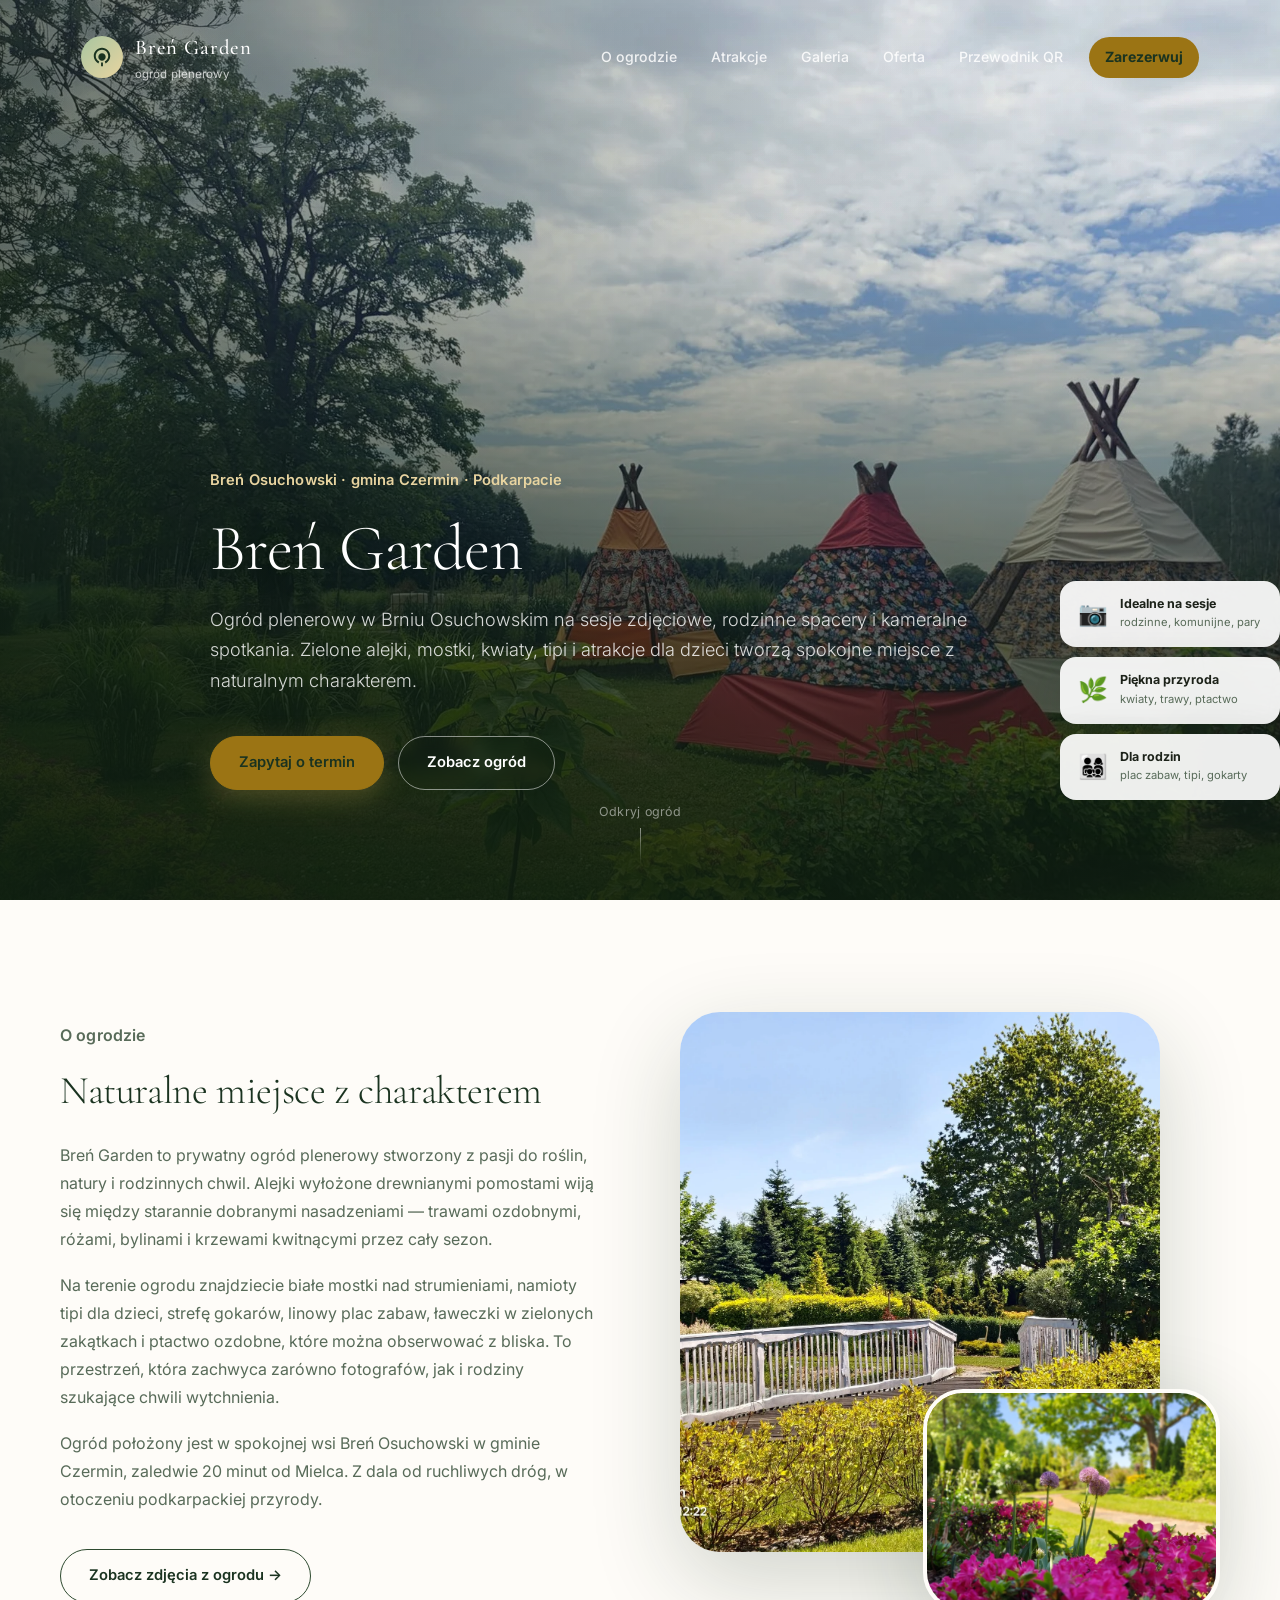
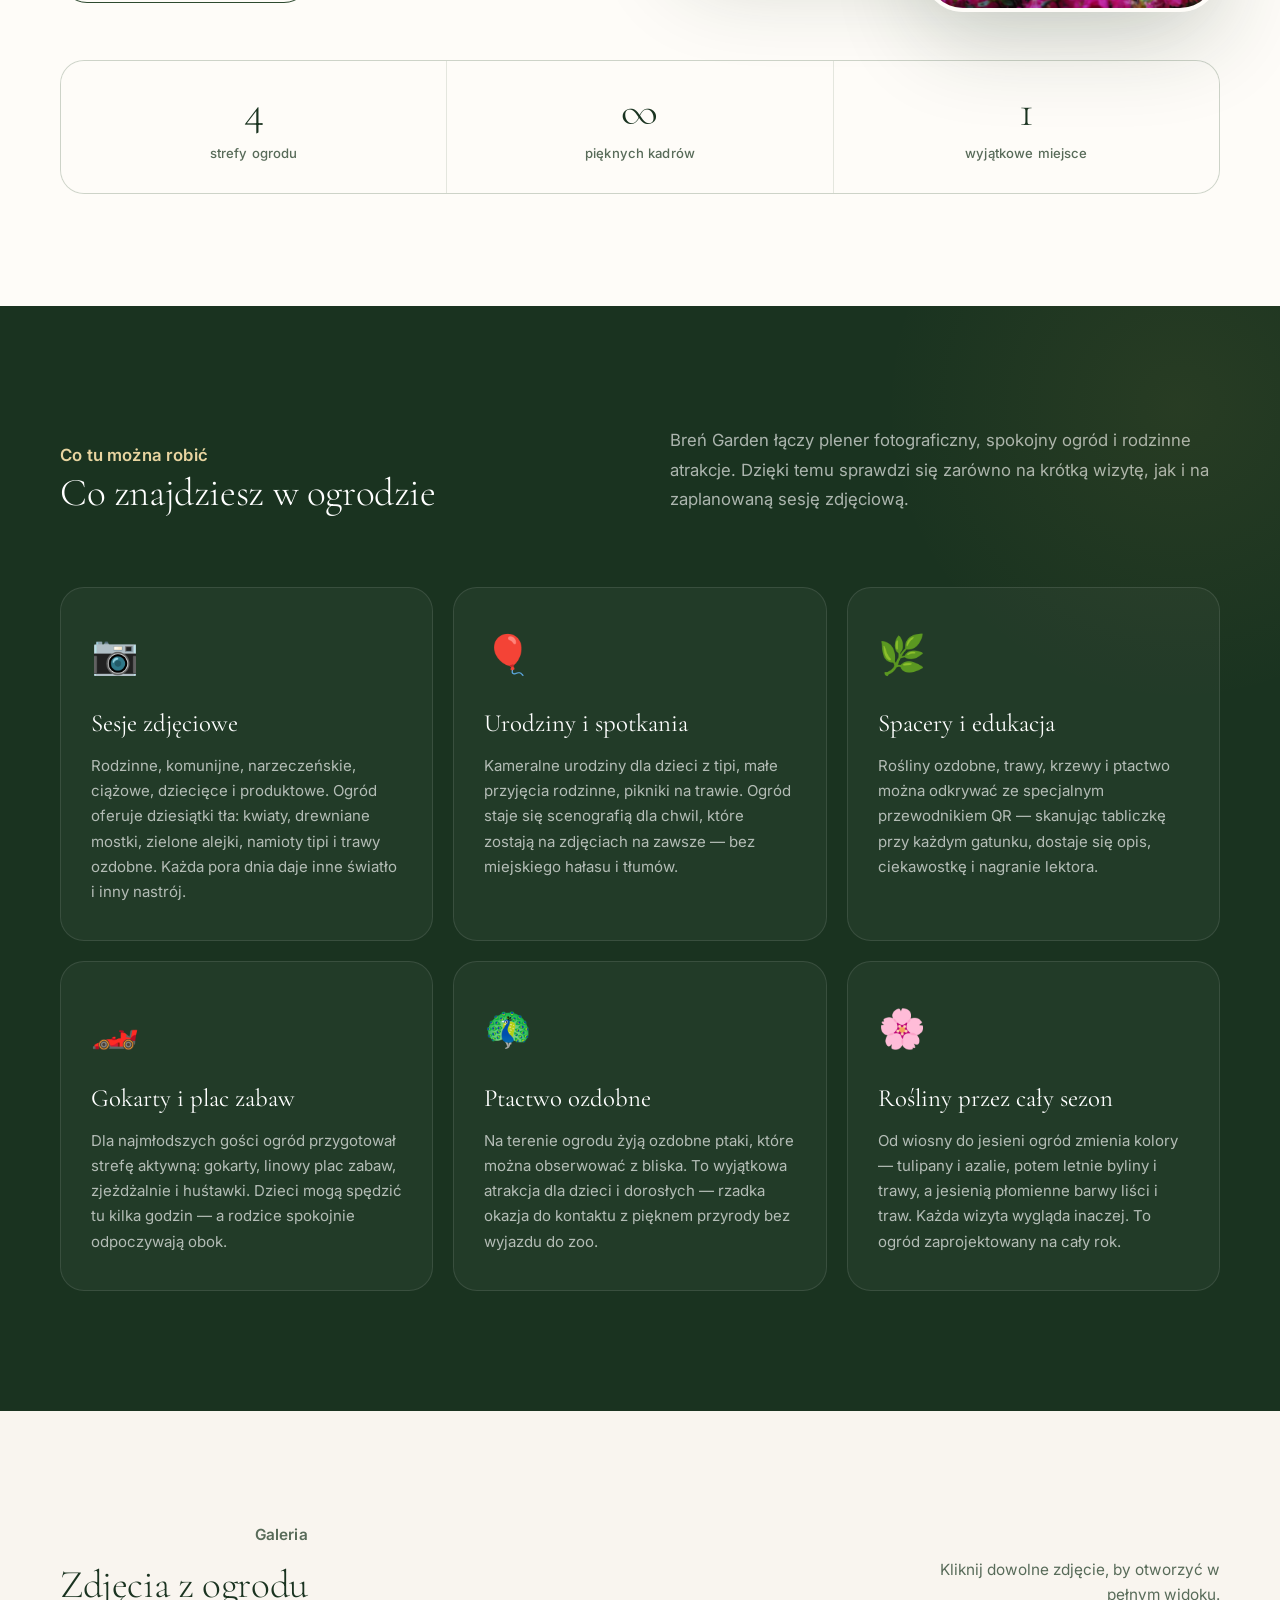
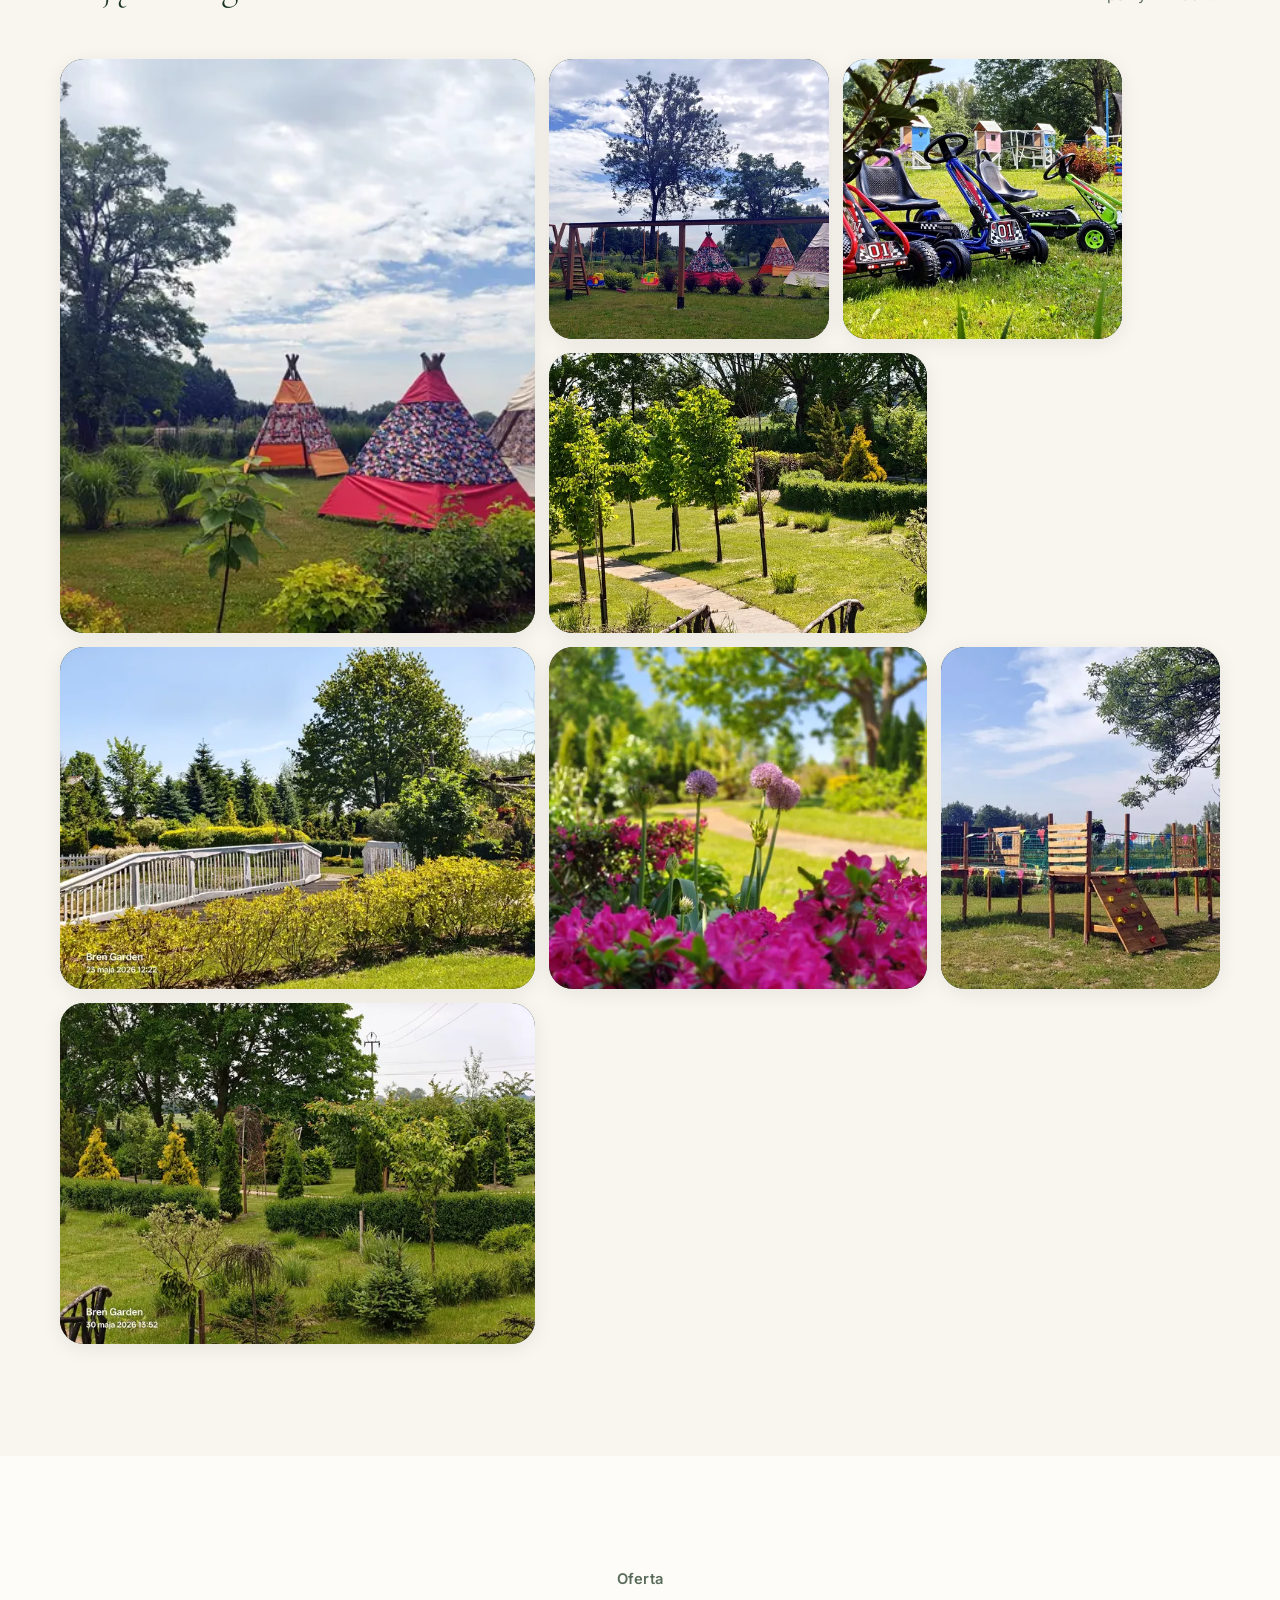
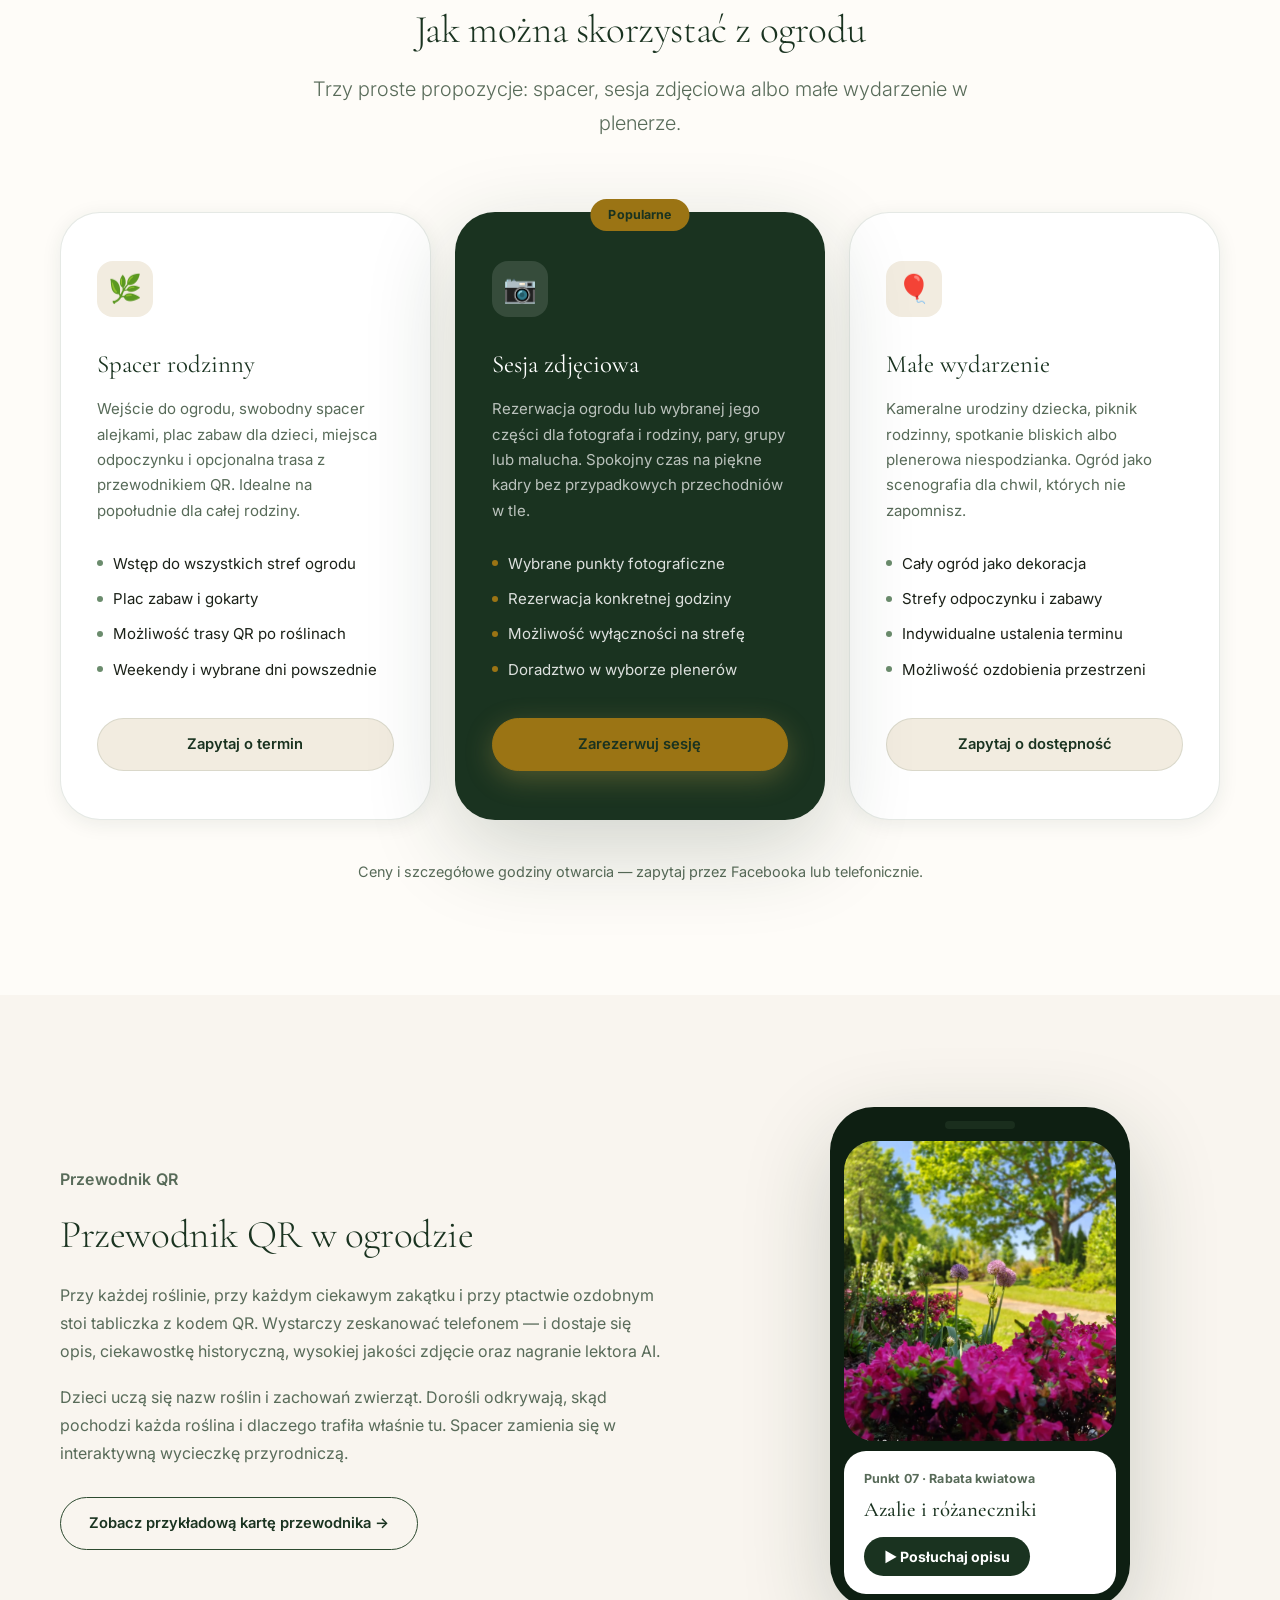
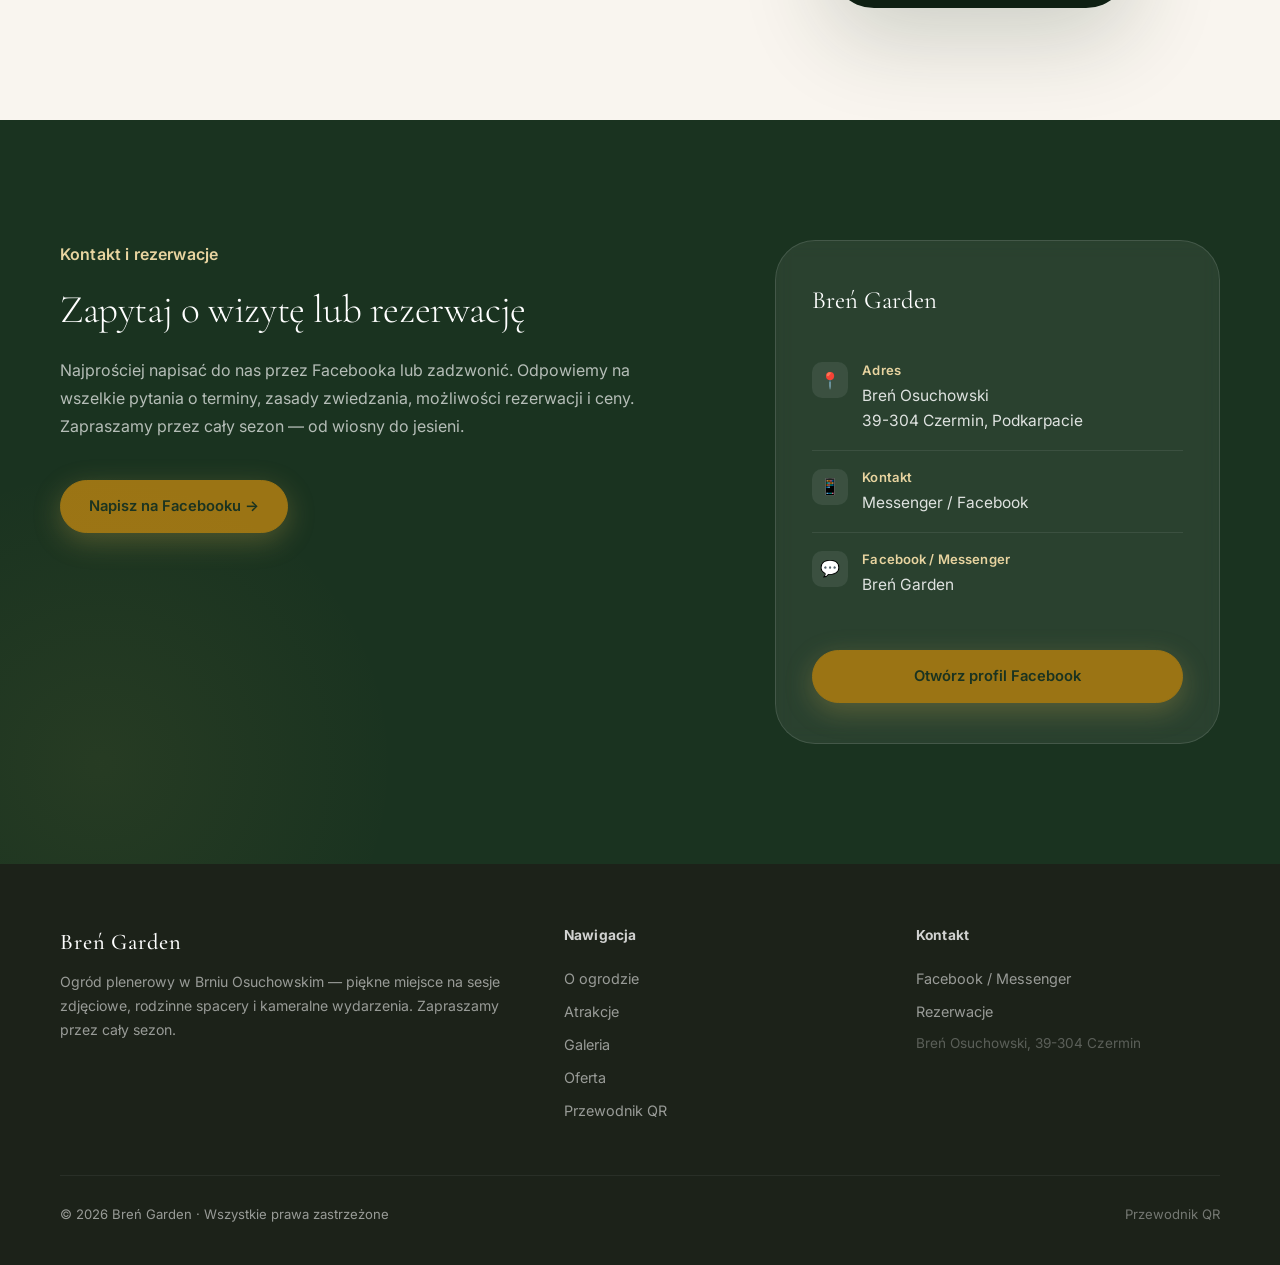
==== commit f77ad5b5: "Add files via upload" ====
--- a/index.html
+++ b/index.html
@@ -3,157 +3,457 @@
 <head>
   <meta charset="utf-8">
   <meta name="viewport" content="width=device-width, initial-scale=1">
-  <title>Breń Garden — ogród rodzinny, sesje zdjęciowe i kameralne imprezy</title>
-  <meta name="description" content="Breń Garden w Brniu Osuchowskim: ogród rodzinny, miejsce sesji zdjęciowych, spacerów i kameralnych imprez.">
-  <meta property="og:title" content="Breń Garden — ogród rodzinny, sesje zdjęciowe i kameralne imprezy">
-  <meta property="og:description" content="Breń Garden w Brniu Osuchowskim: ogród rodzinny, miejsce sesji zdjęciowych, spacerów i kameralnych imprez.">
-  <meta property="og:image" content="./assets/img/tipi-ogrod.jpg">
-  <link rel="icon" href="./assets/icons/logo.svg" type="image/svg+xml">
-  <link rel="stylesheet" href="./css/style.css">
+  <title>Breń Garden – ogród plenerowy, sesje zdjęciowe i spacery</title>
+  <meta name="description" content="Breń Garden w Brniu Osuchowskim — malowniczy ogród z alejkami, kwiatami, tipi, placem zabaw i ptactwem ozdobnym. Idealne miejsce na sesje zdjęciowe, spacery rodzinne i kameralne wydarzenia.">
+  <meta name="theme-color" content="#1a3320">
+  <link rel="canonical" href="https://bren-garden.github.io/">
+  <meta property="og:type" content="website">
+  <meta property="og:url" content="https://bren-garden.github.io/">
+  <meta property="og:title" content="Breń Garden – ogród plenerowy na Podkarpaciu">
+  <meta property="og:description" content="Alejki, mostki, kwiaty, tipi i zielone zakątki. Ogród jak z bajki, 20 minut od Mielca.">
+  <meta property="og:image" content="https://bren-garden.github.io/assets/img/og-cover.webp">
+  <meta name="twitter:card" content="summary_large_image">
+  <link rel="icon" href="assets/icons/leaf.svg" type="image/svg+xml">
+  <link rel="preconnect" href="https://fonts.googleapis.com">
+  <link rel="preconnect" href="https://fonts.gstatic.com" crossorigin>
+  <link href="https://fonts.googleapis.com/css2?family=Cormorant+Garamond:ital,wght@0,300;0,400;0,500;0,600;1,300;1,400&family=Inter:wght@300;400;500;600;700&display=swap" rel="stylesheet">
+  <link rel="stylesheet" href="css/style.css">
+  <script type="application/ld+json">
+  {
+    "@context": "https://schema.org",
+    "@type": "TouristAttraction",
+    "name": "Breń Garden",
+    "description": "Ogród plenerowy do spacerów, sesji zdjęciowych i kameralnych wydarzeń rodzinnych.",
+    "address": {
+      "@type": "PostalAddress",
+      "addressLocality": "Breń Osuchowski",
+      "postalCode": "39-304",
+      "addressCountry": "PL"
+    },
+    "url": "https://bren-garden.github.io/",
+    "image": "https://bren-garden.github.io/assets/img/og-cover.webp",
+    "sameAs": ["https://www.facebook.com/p/Bre%C5%84-Garden-61556563711316/"]
+  }
+  </script>
 </head>
 <body>
 
-<header class="site-header" data-header>
-  <a class="brand" href="./index.html" aria-label="Breń Garden - strona główna">
-    <img src="./assets/icons/logo.svg" alt="" class="brand__mark">
-    <span><strong>Breń Garden</strong><small>ogród • natura • chwile</small></span>
-  </a>
-  <button class="nav-toggle" data-nav-toggle aria-label="Otwórz menu" aria-expanded="false"><span></span><span></span><span></span></button>
-  <nav class="main-nav" data-nav>
-    <a href="./ogrod.html">O ogrodzie</a>
-    <a href="./atrakcje.html">Atrakcje</a>
-    <a href="./sesje.html">Sesje</a>
-    <a href="./imprezy.html">Imprezy</a>
-    <a href="./galeria.html">Galeria</a>
-    <a href="./przewodnik-qr.html">Przewodnik QR</a>
-    <a class="nav-cta" href="./kontakt.html">Kontakt</a>
-  </nav>
-</header>
-
-<main>
-
-<section class="hero hero--home">
-  <div class="hero__media">
-    <img src="./assets/img/tipi-ogrod.jpg" alt="Kolorowe tipi i zieleń ogrodu Breń Garden">
-  </div>
-  <div class="hero__shade"></div>
-  <div class="hero__content reveal">
-    <p class="eyebrow">Breń Osuchowski • ogród rodzinny • plener zdjęciowy</p>
-    <h1>Ogród, w którym każda alejka ma swoją historię.</h1>
-    <p class="lead">Breń Garden to zielona przestrzeń pełna kwiatów, ozdobnych traw, ptactwa, mostków, ławeczek, tipi i zakątków przygotowanych pod rodzinny spacer, sesję zdjęciową albo kameralne spotkanie.</p>
-    <div class="hero__actions">
-      <a class="btn btn--primary" href="./sesje.html">Zobacz ofertę sesji</a>
-      <a class="btn btn--ghost" href="./atrakcje.html">Poznaj atrakcje</a>
-    </div>
-  </div>
-</section>
-
-<section class="intro-grid section">
-  <article class="intro-card intro-card--large reveal">
-    <span>01</span>
-    <h2>Nie tylko ogród. Gotowa sceneria do wspomnień.</h2>
-    <p>Tu zdjęcie robi się samo: raz prowadzi kadr biała balustrada mostku, raz kolorowe tipi, raz miękka linia traw, a chwilę później alejka znika między drzewami. Breń Garden ma klimat miejsca, do którego nie wpada się „na pięć minut” — tu naturalnie zwalnia się krok.</p>
-  </article>
-  <article class="intro-card reveal">
-    <span>02</span>
-    <h3>Dla rodzin</h3>
-    <p>Przestrzeń do spokojnego spaceru, zabawy dzieci, odpoczynku na ławce i odkrywania ogrodu bez pośpiechu.</p>
-  </article>
-  <article class="intro-card reveal">
-    <span>03</span>
-    <h3>Dla fotografów</h3>
-    <p>Gotowe plany zdjęciowe: mostki, zieleń, kwiaty, tipi, naturalne tło i miejsca z różnym charakterem.</p>
-  </article>
-</section>
-
-<section class="section split">
-  <div class="split__image reveal"><img src="./assets/img/mostek-alejka.jpg" alt="Drewniany mostek i alejka w Breń Garden"></div>
-  <div class="split__text reveal">
-    <p class="eyebrow">spacer • zieleń • odpoczynek</p>
-    <h2>Ogród stworzony do chodzenia, patrzenia i zatrzymywania się.</h2>
-    <p>W Breń Garden najważniejsza jest atmosfera. Alejki prowadzą przez rośliny, kępy traw, krzewy i drzewa. Po drodze pojawiają się mostki, ławeczki, dekoracje i punkty, przy których aż chce się wyjąć telefon albo aparat.</p>
-    <ul class="check-list">
-      <li>różnorodne rośliny, trawy ozdobne, kwiaty i krzewy,</li>
-      <li>zakątki do sesji rodzinnych, komunijnych, ślubnych i dziecięcych,</li>
-      <li>ptactwo ozdobne i naturalny klimat małej przyrodniczej ścieżki,</li>
-      <li>miejsce na kameralne urodziny, piknik lub spotkanie okolicznościowe.</li>
-    </ul>
-  </div>
-</section>
-
-<section class="section feature-band">
-  <div class="section-heading reveal">
-    <p class="eyebrow">co można tu robić?</p>
-    <h2>Jedno miejsce, kilka powodów do przyjazdu.</h2>
-  </div>
-  <div class="cards cards--four">
-    <a class="feature-card reveal" href="./sesje.html">
-      <img src="./assets/img/kwiaty-alejka-thumb.jpg" alt="Kwiaty w ogrodzie">
-      <h3>Sesje zdjęciowe</h3>
-      <p>Rodzinne, komunijne, ciążowe, ślubne i dziecięce — w naturalnym plenerze bez sztucznej scenografii.</p>
-    </a>
-    <a class="feature-card reveal" href="./atrakcje.html">
-      <img src="./assets/img/gokarty-domki-thumb.jpg" alt="Gokarty i domki dla dzieci">
-      <h3>Rodzinny czas</h3>
-      <p>Dzieci mają co odkrywać, a dorośli mają gdzie odpocząć. To ogród na spokojny weekend, nie na pośpiech.</p>
-    </a>
-    <a class="feature-card reveal" href="./imprezy.html">
-      <img src="./assets/img/bialy-most-thumb.jpg" alt="Biały most w ogrodzie">
-      <h3>Kameralne imprezy</h3>
-      <p>Urodziny, małe spotkania, pikniki, plenerowe przyjęcia i wydarzenia w zielonej scenerii.</p>
-    </a>
-    <a class="feature-card reveal" href="./przewodnik-qr.html">
-      <img src="./assets/img/zielony-ogrod-thumb.jpg" alt="Zielony ogród z krzewami i drzewami">
-      <h3>Przewodnik QR</h3>
-      <p>Pomysł na nowoczesną ścieżkę: skanujesz kod przy roślinie lub ptaku i słuchasz historii.</p>
-    </a>
-  </div>
-</section>
-
-<section class="quote-section">
-  <div class="quote-card reveal">
-    <p>„Najlepsze miejsca na zdjęcia nie krzyczą. One po prostu mają światło, fakturę, kolor i spokój. Breń Garden ma właśnie ten rodzaj uroku.”</p>
-  </div>
-</section>
-
-<section class="section gallery-strip">
-  <img class="reveal" src="./assets/img/plac-zabaw-tipi-thumb.jpg" alt="Plac zabaw i tipi">
-  <img class="reveal" src="./assets/img/plac-zabaw-linowy-thumb.jpg" alt="Drewniana konstrukcja zabawowa">
-  <img class="reveal" src="./assets/img/bialy-most-thumb.jpg" alt="Biały most">
-  <img class="reveal" src="./assets/img/kwiaty-alejka-thumb.jpg" alt="Kwiaty przy alejce">
-</section>
-
-<section class="section cta-panel reveal">
-  <p class="eyebrow">gotowe pod reklamę i rozwój</p>
-  <h2>Strona może działać z GitHub Pages, a później dostać przewodnik QR, rezerwacje i panel administratora.</h2>
-  <p>Na start to statyczna strona: szybka, prosta do opublikowania i bez WordPressa. Gdy ogród ruszy komercyjnie, można dołożyć Firebase, kody QR, opisy audio i formularze rezerwacji.</p>
-  <a class="btn btn--primary" href="./kontakt.html">Przejdź do kontaktu</a>
-</section>
-
-</main>
-
-<footer class="footer">
-  <div class="footer__inner">
-    <div>
-      <img src="./assets/icons/logo.svg" alt="" class="footer__logo">
-      <h2>Breń Garden</h2>
-      <p>Rodzinny ogród plenerowy w Brniu Osuchowskim — miejsce spacerów, sesji zdjęciowych i kameralnych spotkań wśród zieleni.</p>
-    </div>
-    <div>
-      <h3>Strona</h3>
-      <a href="./ogrod.html">O ogrodzie</a>
-      <a href="./atrakcje.html">Atrakcje</a>
-      <a href="./sesje.html">Sesje zdjęciowe</a>
-      <a href="./przewodnik-qr.html">Przewodnik QR</a>
-    </div>
-    <div>
-      <h3>Do uzupełnienia</h3>
-      <p>Telefon, godziny otwarcia, dokładny adres, regulamin wejścia i link do Facebooka wpiszesz później w plikach HTML.</p>
-    </div>
-  </div>
-  <div class="footer__bottom">© Breń Garden. Statyczna strona gotowa pod GitHub Pages.</div>
-</footer>
-
-<script src="./js/app.js"></script>
+  <!-- ── Header ───────────────────────────────────────────────────── -->
+  <header class="site-header" data-header>
+    <div class="header-inner">
+      <a class="brand" href="#start" aria-label="Breń Garden — strona główna">
+        <div class="brand-mark">
+          <svg viewBox="0 0 24 24" xmlns="http://www.w3.org/2000/svg">
+            <path d="M12 2C7 2 3 6 3 11c0 3.5 2 6.5 5 8l1-2c-2.3-1.2-3.8-3.5-3.8-6C5.2 7.1 8.2 4 12 4c3.8 0 6.8 3.1 6.8 7 0 2.5-1.5 4.8-3.8 6l1 2c3-1.5 5-4.5 5-8 0-5-4-9-9-9z"/>
+            <path d="M12 8c-2.2 0-4 1.8-4 4s1.8 4 4 4 4-1.8 4-4-1.8-4-4-4z"/>
+            <path d="M11 22h2v-4h-2z"/>
+          </svg>
+        </div>
+        <div>
+          <div class="brand-name">Breń Garden</div>
+          <div class="brand-sub">ogród plenerowy</div>
+        </div>
+      </a>
+      <button type="button" class="nav-toggle" data-nav-toggle aria-controls="menu-glowne" aria-expanded="false" aria-label="Otwórz menu">☰</button>
+      <nav class="main-nav" id="menu-glowne" data-nav>
+        <a href="#ogrod">O ogrodzie</a>
+        <a href="#atrakcje">Atrakcje</a>
+        <a href="#galeria">Galeria</a>
+        <a href="#oferta">Oferta</a>
+        <a href="#qr">Przewodnik QR</a>
+        <a href="#kontakt" class="nav-cta">Zarezerwuj</a>
+      </nav>
+    </div>
+  </header>
+
+  <!-- ── Hero ─────────────────────────────────────────────────────── -->
+  <section class="hero" id="start" data-hero>
+    <picture>
+      <source media="(max-width: 700px)" srcset="assets/img/mobile-hero.webp">
+      <img src="assets/img/hero.webp" width="2200" height="1250" alt="Zielone alejki i namioty tipi w Breń Garden" class="hero-bg" fetchpriority="high" decoding="async">
+    </picture>
+    <div class="hero-gradient"></div>
+
+    <div class="hero-content wrap">
+      <p class="eyebrow">Breń Osuchowski · gmina Czermin · Podkarpacie</p>
+      <h1 class="display">Breń Garden</h1>
+      <p class="lead">
+        Ogród plenerowy w Brniu Osuchowskim na sesje zdjęciowe, rodzinne spacery i kameralne spotkania. Zielone alejki, mostki, kwiaty, tipi i atrakcje dla dzieci tworzą spokojne miejsce z naturalnym charakterem.
+      </p>
+      <div class="hero-actions">
+        <a class="btn btn-gold" href="#kontakt">Zapytaj o termin</a>
+        <a class="btn btn-outline" href="#galeria">Zobacz ogród</a>
+      </div>
+    </div>
+
+    <div class="hero-badges wrap">
+      <div class="hero-badge">
+        <span class="badge-icon">📷</span>
+        <div>
+          <div class="badge-label">Idealne na sesje</div>
+          <div class="badge-sub">rodzinne, komunijne, pary</div>
+        </div>
+      </div>
+      <div class="hero-badge">
+        <span class="badge-icon">🌿</span>
+        <div>
+          <div class="badge-label">Piękna przyroda</div>
+          <div class="badge-sub">kwiaty, trawy, ptactwo</div>
+        </div>
+      </div>
+      <div class="hero-badge">
+        <span class="badge-icon">👨‍👩‍👧‍👦</span>
+        <div>
+          <div class="badge-label">Dla rodzin</div>
+          <div class="badge-sub">plac zabaw, tipi, gokarty</div>
+        </div>
+      </div>
+    </div>
+
+    <div class="scroll-hint" aria-hidden="true">Odkryj ogród</div>
+  </section>
+
+  <!-- ── About ─────────────────────────────────────────────────────── -->
+  <section class="section-about" id="ogrod">
+    <div class="wrap">
+      <div class="about-grid">
+        <div class="about-text">
+          <p class="eyebrow">O ogrodzie</p>
+          <h2 class="display">Naturalne miejsce z charakterem</h2>
+          <p>
+            Breń Garden to prywatny ogród plenerowy stworzony z pasji do roślin, natury i rodzinnych chwil. Alejki wyłożone drewnianymi pomostami wiją się między starannie dobranymi nasadzeniami — trawami ozdobnymi, różami, bylinami i krzewami kwitnącymi przez cały sezon.
+          </p>
+          <p>
+            Na terenie ogrodu znajdziecie białe mostki nad strumieniami, namioty tipi dla dzieci, strefę gokarów, linowy plac zabaw, ławeczki w zielonych zakątkach i ptactwo ozdobne, które można obserwować z bliska. To przestrzeń, która zachwyca zarówno fotografów, jak i rodziny szukające chwili wytchnienia.
+          </p>
+          <p>
+            Ogród położony jest w spokojnej wsi Breń Osuchowski w gminie Czermin, zaledwie 20 minut od Mielca. Z dala od ruchliwych dróg, w otoczeniu podkarpackiej przyrody.
+          </p>
+          <a class="btn btn-ghost" href="#galeria">Zobacz zdjęcia z ogrodu →</a>
+        </div>
+        <div class="about-image-stack">
+          <div class="about-img-main">
+            <img src="assets/img/bialy-most-ogrod.webp" width="1900" height="1425" alt="Biały mostek i alejka w Breń Garden" loading="lazy" decoding="async">
+          </div>
+          <div class="about-img-accent">
+            <img src="assets/img/kwiaty-rozowe.webp" width="1425" height="1900" alt="Kolorowe kwiaty w ogrodzie" loading="lazy" decoding="async">
+          </div>
+        </div>
+      </div>
+
+      <div class="about-stat-strip">
+        <div class="stat-item">
+          <span class="stat-num">4</span>
+          <span class="stat-label">strefy ogrodu</span>
+        </div>
+        <div class="stat-item">
+          <span class="stat-num">∞</span>
+          <span class="stat-label">pięknych kadrów</span>
+        </div>
+        <div class="stat-item">
+          <span class="stat-num">1</span>
+          <span class="stat-label">wyjątkowe miejsce</span>
+        </div>
+      </div>
+    </div>
+  </section>
+
+  <!-- ── Experience (dark) ─────────────────────────────────────────── -->
+  <section class="section-experience" id="atrakcje">
+    <div class="wrap">
+      <div class="exp-header">
+        <div>
+          <p class="eyebrow">Co tu można robić</p>
+          <h2 class="display">Co znajdziesz w ogrodzie</h2>
+        </div>
+        <p>Breń Garden łączy plener fotograficzny, spokojny ogród i rodzinne atrakcje. Dzięki temu sprawdzi się zarówno na krótką wizytę, jak i na zaplanowaną sesję zdjęciową.</p>
+      </div>
+
+      <div class="exp-cards">
+        <article class="exp-card">
+          <span class="exp-icon">📷</span>
+          <h3>Sesje zdjęciowe</h3>
+          <p>Rodzinne, komunijne, narzeczeńskie, ciążowe, dziecięce i produktowe. Ogród oferuje dziesiątki tła: kwiaty, drewniane mostki, zielone alejki, namioty tipi i trawy ozdobne. Każda pora dnia daje inne światło i inny nastrój.</p>
+        </article>
+        <article class="exp-card">
+          <span class="exp-icon">🎈</span>
+          <h3>Urodziny i spotkania</h3>
+          <p>Kameralne urodziny dla dzieci z tipi, małe przyjęcia rodzinne, pikniki na trawie. Ogród staje się scenografią dla chwil, które zostają na zdjęciach na zawsze — bez miejskiego hałasu i tłumów.</p>
+        </article>
+        <article class="exp-card">
+          <span class="exp-icon">🌿</span>
+          <h3>Spacery i edukacja</h3>
+          <p>Rośliny ozdobne, trawy, krzewy i ptactwo można odkrywać ze specjalnym przewodnikiem QR — skanując tabliczkę przy każdym gatunku, dostaje się opis, ciekawostkę i nagranie lektora.</p>
+        </article>
+        <article class="exp-card">
+          <span class="exp-icon">🏎️</span>
+          <h3>Gokarty i plac zabaw</h3>
+          <p>Dla najmłodszych gości ogród przygotował strefę aktywną: gokarty, linowy plac zabaw, zjeżdżalnie i huśtawki. Dzieci mogą spędzić tu kilka godzin — a rodzice spokojnie odpoczywają obok.</p>
+        </article>
+        <article class="exp-card">
+          <span class="exp-icon">🦚</span>
+          <h3>Ptactwo ozdobne</h3>
+          <p>Na terenie ogrodu żyją ozdobne ptaki, które można obserwować z bliska. To wyjątkowa atrakcja dla dzieci i dorosłych — rzadka okazja do kontaktu z pięknem przyrody bez wyjazdu do zoo.</p>
+        </article>
+        <article class="exp-card">
+          <span class="exp-icon">🌸</span>
+          <h3>Rośliny przez cały sezon</h3>
+          <p>Od wiosny do jesieni ogród zmienia kolory — tulipany i azalie, potem letnie byliny i trawy, a jesienią płomienne barwy liści i traw. Każda wizyta wygląda inaczej. To ogród zaprojektowany na cały rok.</p>
+        </article>
+      </div>
+    </div>
+  </section>
+
+  <!-- ── Gallery ───────────────────────────────────────────────────── -->
+  <section class="section-gallery" id="galeria">
+    <div class="wrap">
+      <div class="gallery-header">
+        <div>
+          <p class="eyebrow">Galeria</p>
+          <h2 class="display">Zdjęcia z ogrodu</h2>
+        </div>
+        <p>Kliknij dowolne zdjęcie, by otworzyć w pełnym widoku.</p>
+      </div>
+    </div>
+    <div class="wrap">
+      <div class="gallery-grid" data-gallery>
+        <div class="g-item">
+          <button type="button" class="gallery-item" data-idx="0" aria-label="Powiększ: Tipi i zielony ogród Breń Garden">
+            <img src="assets/img/tipi-ogrod-thumb.webp" width="640" height="460" alt="Tipi i zielony ogród Breń Garden" loading="lazy" decoding="async">
+            <div class="gallery-item-overlay"><span>Tipi i zielony ogród Breń Garden</span></div>
+          </button>
+        </div>
+        <div class="g-item">
+          <button type="button" class="gallery-item" data-idx="1" aria-label="Powiększ: Plac zabaw, huśtawki i namioty tipi">
+            <img src="assets/img/plac-zabaw-tipi-thumb.webp" width="640" height="460" alt="Plac zabaw, huśtawki i namioty tipi" loading="lazy" decoding="async">
+            <div class="gallery-item-overlay"><span>Plac zabaw, huśtawki i namioty tipi</span></div>
+          </button>
+        </div>
+        <div class="g-item">
+          <button type="button" class="gallery-item" data-idx="2" aria-label="Powiększ: Gokarty dla dzieci i domki ogrodowe">
+            <img src="assets/img/gokarty-domki-thumb.webp" width="640" height="460" alt="Gokarty dla dzieci i domki ogrodowe" loading="lazy" decoding="async">
+            <div class="gallery-item-overlay"><span>Gokarty dla dzieci i domki ogrodowe</span></div>
+          </button>
+        </div>
+        <div class="g-item">
+          <button type="button" class="gallery-item" data-idx="3" aria-label="Powiększ: Mostek i alejka spacerowa">
+            <img src="assets/img/mostek-alejka-thumb.webp" width="640" height="460" alt="Mostek i alejka spacerowa" loading="lazy" decoding="async">
+            <div class="gallery-item-overlay"><span>Mostek i alejka spacerowa</span></div>
+          </button>
+        </div>
+        <div class="g-item">
+          <button type="button" class="gallery-item" data-idx="4" aria-label="Powiększ: Biały mostek i ozdobne nasadzenia">
+            <img src="assets/img/bialy-most-ogrod-thumb.webp" width="640" height="460" alt="Biały mostek i ozdobne nasadzenia" loading="lazy" decoding="async">
+            <div class="gallery-item-overlay"><span>Biały mostek i ozdobne nasadzenia</span></div>
+          </button>
+        </div>
+        <div class="g-item">
+          <button type="button" class="gallery-item" data-idx="5" aria-label="Powiększ: Kolorowe kwiaty w ogrodzie">
+            <img src="assets/img/kwiaty-rozowe-thumb.webp" width="640" height="460" alt="Kolorowe kwiaty w ogrodzie" loading="lazy" decoding="async">
+            <div class="gallery-item-overlay"><span>Kolorowe kwiaty w ogrodzie</span></div>
+          </button>
+        </div>
+        <div class="g-item">
+          <button type="button" class="gallery-item" data-idx="6" aria-label="Powiększ: Drewniany plac zabaw i trasa linowa">
+            <img src="assets/img/plac-zabaw-linowy-thumb.webp" width="640" height="460" alt="Drewniany plac zabaw i trasa linowa" loading="lazy" decoding="async">
+            <div class="gallery-item-overlay"><span>Drewniany plac zabaw i trasa linowa</span></div>
+          </button>
+        </div>
+        <div class="g-item">
+          <button type="button" class="gallery-item" data-idx="7" aria-label="Powiększ: Zielone alejki i kompozycje roślinne">
+            <img src="assets/img/zielone-alejki-thumb.webp" width="640" height="460" alt="Zielone alejki i kompozycje roślinne" loading="lazy" decoding="async">
+            <div class="gallery-item-overlay"><span>Zielone alejki i kompozycje roślinne</span></div>
+          </button>
+        </div>
+      </div>
+    </div>
+  </section>
+
+  <!-- ── Offer / Pricing ───────────────────────────────────────────── -->
+  <section class="section-offer" id="oferta">
+    <div class="wrap">
+      <div class="offer-header">
+        <p class="eyebrow">Oferta</p>
+        <h2 class="display">Jak można skorzystać z ogrodu</h2>
+        <p class="lead">Trzy proste propozycje: spacer, sesja zdjęciowa albo małe wydarzenie w plenerze.</p>
+      </div>
+
+      <div class="pricing-cards">
+        <article class="pricing-card">
+          <div class="card-icon">🌿</div>
+          <h3>Spacer rodzinny</h3>
+          <p>Wejście do ogrodu, swobodny spacer alejkami, plac zabaw dla dzieci, miejsca odpoczynku i opcjonalna trasa z przewodnikiem QR. Idealne na popołudnie dla całej rodziny.</p>
+          <ul class="pricing-features">
+            <li>Wstęp do wszystkich stref ogrodu</li>
+            <li>Plac zabaw i gokarty</li>
+            <li>Możliwość trasy QR po roślinach</li>
+            <li>Weekendy i wybrane dni powszednie</li>
+          </ul>
+          <a class="btn" href="#kontakt">Zapytaj o termin</a>
+        </article>
+
+        <article class="pricing-card featured">
+          <div class="card-icon">📷</div>
+          <h3>Sesja zdjęciowa</h3>
+          <p>Rezerwacja ogrodu lub wybranej jego części dla fotografa i rodziny, pary, grupy lub malucha. Spokojny czas na piękne kadry bez przypadkowych przechodniów w tle.</p>
+          <ul class="pricing-features">
+            <li>Wybrane punkty fotograficzne</li>
+            <li>Rezerwacja konkretnej godziny</li>
+            <li>Możliwość wyłączności na strefę</li>
+            <li>Doradztwo w wyborze plenerów</li>
+          </ul>
+          <a class="btn btn-gold" href="#kontakt">Zarezerwuj sesję</a>
+        </article>
+
+        <article class="pricing-card">
+          <div class="card-icon">🎈</div>
+          <h3>Małe wydarzenie</h3>
+          <p>Kameralne urodziny dziecka, piknik rodzinny, spotkanie bliskich albo plenerowa niespodzianka. Ogród jako scenografia dla chwil, których nie zapomnisz.</p>
+          <ul class="pricing-features">
+            <li>Cały ogród jako dekoracja</li>
+            <li>Strefy odpoczynku i zabawy</li>
+            <li>Indywidualne ustalenia terminu</li>
+            <li>Możliwość ozdobienia przestrzeni</li>
+          </ul>
+          <a class="btn" href="#kontakt">Zapytaj o dostępność</a>
+        </article>
+      </div>
+
+      <p class="offer-note">Ceny i szczegółowe godziny otwarcia — zapytaj przez Facebooka lub telefonicznie.</p>
+    </div>
+  </section>
+
+  <!-- ── QR Guide ──────────────────────────────────────────────────── -->
+  <section class="section-qr" id="qr">
+    <div class="wrap">
+      <div class="qr-inner">
+        <div class="qr-content">
+          <p class="eyebrow">Przewodnik QR</p>
+          <h2 class="display">Przewodnik QR w ogrodzie</h2>
+          <p>
+            Przy każdej roślinie, przy każdym ciekawym zakątku i przy ptactwie ozdobnym stoi tabliczka z kodem QR. Wystarczy zeskanować telefonem — i dostaje się opis, ciekawostkę historyczną, wysokiej jakości zdjęcie oraz nagranie lektora AI.
+          </p>
+          <p>
+            Dzieci uczą się nazw roślin i zachowań zwierząt. Dorośli odkrywają, skąd pochodzi każda roślina i dlaczego trafiła właśnie tu. Spacer zamienia się w interaktywną wycieczkę przyrodniczą.
+          </p>
+          <a class="btn btn-ghost" href="przewodnik-qr.html">Zobacz przykładową kartę przewodnika →</a>
+        </div>
+        <div class="qr-visual">
+          <div class="phone-wrap">
+            <div class="phone-notch"></div>
+            <img src="assets/img/kwiaty-rozowe.webp" width="1425" height="1900" alt="Kwiaty w Breń Garden" loading="lazy" decoding="async">
+            <div class="phone-info">
+              <small>Punkt 07 · Rabata kwiatowa</small>
+              <strong>Azalie i różaneczniki</strong>
+              <button type="button" class="phone-play">▶ Posłuchaj opisu</button>
+            </div>
+          </div>
+        </div>
+      </div>
+    </div>
+  </section>
+
+  <!-- ── Contact ───────────────────────────────────────────────────── -->
+  <section class="section-contact" id="kontakt">
+    <div class="wrap">
+      <div class="contact-inner">
+        <div class="contact-text">
+          <p class="eyebrow">Kontakt i rezerwacje</p>
+          <h2 class="display">Zapytaj o wizytę lub rezerwację</h2>
+          <p>
+            Najprościej napisać do nas przez Facebooka lub zadzwonić. Odpowiemy na wszelkie pytania o terminy, zasady zwiedzania, możliwości rezerwacji i ceny. Zapraszamy przez cały sezon — od wiosny do jesieni.
+          </p>
+          <a class="btn btn-gold" href="https://www.facebook.com/p/Bre%C5%84-Garden-61556563711316/" target="_blank" rel="noopener">
+            Napisz na Facebooku →
+          </a>
+        </div>
+        <div class="contact-card">
+          <h3>Breń Garden</h3>
+          <div class="contact-row">
+            <div class="contact-row-icon">📍</div>
+            <div>
+              <div class="contact-row-label">Adres</div>
+              <div class="contact-row-value">Breń Osuchowski<br>39-304 Czermin, Podkarpacie</div>
+            </div>
+          </div>
+          <div class="contact-row">
+            <div class="contact-row-icon">📱</div>
+            <div>
+              <div class="contact-row-label">Kontakt</div>
+              <div class="contact-row-value">Messenger / Facebook</div>
+            </div>
+          </div>
+          <div class="contact-row">
+            <div class="contact-row-icon">💬</div>
+            <div>
+              <div class="contact-row-label">Facebook / Messenger</div>
+              <div class="contact-row-value">Breń Garden</div>
+            </div>
+          </div>
+          <a class="btn btn-gold" style="width:100%;justify-content:center;margin-top:8px" href="https://www.facebook.com/p/Bre%C5%84-Garden-61556563711316/" target="_blank" rel="noopener">
+            Otwórz profil Facebook
+          </a>
+        </div>
+      </div>
+    </div>
+  </section>
+
+  <!-- ── Footer ───────────────────────────────────────────────────── -->
+  <footer class="site-footer">
+    <div class="wrap">
+      <div class="footer-grid">
+        <div class="footer-brand">
+          <div class="brand-name">Breń Garden</div>
+          <p>Ogród plenerowy w Brniu Osuchowskim — piękne miejsce na sesje zdjęciowe, rodzinne spacery i kameralne wydarzenia. Zapraszamy przez cały sezon.</p>
+        </div>
+        <div class="footer-col">
+          <h4>Nawigacja</h4>
+          <a href="#ogrod">O ogrodzie</a>
+          <a href="#atrakcje">Atrakcje</a>
+          <a href="#galeria">Galeria</a>
+          <a href="#oferta">Oferta</a>
+          <a href="#qr">Przewodnik QR</a>
+        </div>
+        <div class="footer-col">
+          <h4>Kontakt</h4>
+          <a href="https://www.facebook.com/p/Bre%C5%84-Garden-61556563711316/" target="_blank" rel="noopener">Facebook / Messenger</a>
+          <a href="#kontakt">Rezerwacje</a>
+          <span style="opacity:.5;font-size:.85rem;padding:5px 0;display:block">Breń Osuchowski, 39-304 Czermin</span>
+        </div>
+      </div>
+      <div class="footer-bottom">
+        <span>© 2026 Breń Garden · Wszystkie prawa zastrzeżone</span>
+        <a href="przewodnik-qr.html">Przewodnik QR</a>
+      </div>
+    </div>
+  </footer>
+
+  <!-- ── Lightbox ──────────────────────────────────────────────────── -->
+  <dialog class="lightbox" data-lightbox>
+    <button type="button" data-close aria-label="Zamknij">×</button>
+    <img data-lightbox-img alt="">
+    <p data-lightbox-caption></p>
+  </dialog>
+
+  <!-- ── Gallery data & scripts ───────────────────────────────────── -->
+  <script>
+  window.BREN_GALLERY = [
+    { src:'assets/img/tipi-ogrod.webp',       thumb:'assets/img/tipi-ogrod-thumb.webp',       alt:'Tipi i zielony ogród Breń Garden' },
+    { src:'assets/img/plac-zabaw-tipi.webp',  thumb:'assets/img/plac-zabaw-tipi-thumb.webp',  alt:'Plac zabaw, huśtawki i namioty tipi' },
+    { src:'assets/img/gokarty-domki.webp',    thumb:'assets/img/gokarty-domki-thumb.webp',    alt:'Gokarty dla dzieci i domki ogrodowe' },
+    { src:'assets/img/mostek-alejka.webp',    thumb:'assets/img/mostek-alejka-thumb.webp',    alt:'Mostek i alejka spacerowa' },
+    { src:'assets/img/bialy-most-ogrod.webp', thumb:'assets/img/bialy-most-ogrod-thumb.webp', alt:'Biały mostek i ozdobne nasadzenia' },
+    { src:'assets/img/kwiaty-rozowe.webp',    thumb:'assets/img/kwiaty-rozowe-thumb.webp',    alt:'Kolorowe kwiaty w ogrodzie' },
+    { src:'assets/img/plac-zabaw-linowy.webp',thumb:'assets/img/plac-zabaw-linowy-thumb.webp',alt:'Drewniany plac zabaw i trasa linowa' },
+    { src:'assets/img/zielone-alejki.webp',   thumb:'assets/img/zielone-alejki-thumb.webp',   alt:'Zielone alejki i kompozycje roślinne' }
+  ];
+  </script>
+  <script src="js/app.js"></script>
+  <script>
+  // Hero parallax on load
+  document.addEventListener('DOMContentLoaded', () => {
+    setTimeout(() => document.querySelector('.hero')?.classList.add('loaded'), 50);
+  });
+  </script>
 </body>
-</html>+</html>
--- a/css/style.css
+++ b/css/style.css
@@ -1,613 +1,987 @@
-* {
-  box-sizing: border-box;
-}
+/* ─── Breń Garden · Premium Redesign ─────────────────────────────────── */
 
 :root {
-  --green-900: #17351f;
-  --green-800: #244d2f;
-  --green-700: #35643a;
-  --green-100: #eef6e9;
-  --cream: #fff9ed;
-  --gold: #c79d45;
-  --brown: #7a5530;
-  --text: #1d271f;
-  --muted: #617164;
-  --shadow: 0 22px 70px rgba(23, 53, 31, .18);
-  --radius: 28px;
-}
-
-html {
-  scroll-behavior: smooth;
-}
+  /* Palette */
+  --moss:       #2d4a2f;
+  --forest:     #1a3320;
+  --sage:       #6b8c6d;
+  --sage-light: #a8c5a0;
+  --fern:       #4e7a51;
+  --cream:      #f9f5ef;
+  --cream-warm: #f2ece0;
+  --ivory:      #fefcf8;
+  --gold:       #9b7414;
+  --gold-pale:  #e8d4a0;
+  --ink:        #1c2219;
+  --muted:      #586b59;
+  --line:       rgba(45,74,47,.12);
+  --shadow-sm:  0 4px 20px rgba(26,51,32,.08);
+  --shadow-md:  0 12px 48px rgba(26,51,32,.14);
+  --shadow-lg:  0 28px 90px rgba(26,51,32,.20);
+  --radius-sm:  12px;
+  --radius-md:  24px;
+  --radius-lg:  40px;
+  --radius-xl:  60px;
+}
+
+/* ─── Reset ──────────────────────────────────────────────────────────── */
+*, *::before, *::after { box-sizing: border-box; margin: 0; padding: 0; }
+html { scroll-behavior: smooth; -webkit-text-size-adjust: 100%; }
 
 body {
-  margin: 0;
-  font-family: Arial, Helvetica, sans-serif;
-  color: var(--text);
-  background: #fbfcf8;
+  font-family: 'Inter', ui-sans-serif, system-ui, sans-serif;
+  background: var(--ivory);
+  color: var(--ink);
   line-height: 1.6;
-}
-
-img {
-  max-width: 100%;
-  display: block;
-}
-
-a {
-  color: inherit;
-}
-
-.container {
+  overflow-x: hidden;
+}
+
+a { color: inherit; text-decoration: none; }
+img { max-width: 100%; display: block; }
+ul { list-style: none; }
+button { font-family: inherit; }
+
+:focus-visible {
+  outline: 3px solid var(--gold);
+  outline-offset: 3px;
+}
+
+@media (prefers-reduced-motion: reduce) {
+  *, *::before, *::after {
+    scroll-behavior: auto !important;
+    animation-duration: .01ms !important;
+    animation-iteration-count: 1 !important;
+    transition-duration: .01ms !important;
+  }
+}
+
+/* ─── Layout ─────────────────────────────────────────────────────────── */
+.wrap { width: min(1160px, calc(100% - 40px)); margin-inline: auto; }
+.wrap-narrow { width: min(820px, calc(100% - 40px)); margin-inline: auto; }
+
+/* ─── Typography ─────────────────────────────────────────────────────── */
+.display {
+  font-family: 'Cormorant Garamond', Georgia, serif;
+  font-weight: 300;
+  letter-spacing: -.02em;
+  line-height: 1.12;
+  color: var(--forest);
+}
+h1.display { font-size: clamp(2.45rem, 5.8vw, 4.8rem); }
+h2.display { font-size: clamp(1.85rem, 3.8vw, 3.05rem); }
+h3.display { font-size: clamp(1.35rem, 2.4vw, 2rem); }
+
+.eyebrow {
+  font-size: .92rem;
+  font-weight: 600;
+  letter-spacing: .02em;
+  text-transform: none;
+  color: var(--gold);
+}
+
+.lead {
+  font-size: clamp(1.05rem, 2vw, 1.25rem);
+  line-height: 1.7;
+  color: var(--muted);
+  font-weight: 300;
+}
+
+/* ─── Buttons ────────────────────────────────────────────────────────── */
+.btn {
+  display: inline-flex;
+  align-items: center;
+  gap: 10px;
+  border-radius: 999px;
+  padding: 14px 28px;
+  font-size: .92rem;
+  font-weight: 600;
+  letter-spacing: .03em;
+  border: 1.5px solid transparent;
+  cursor: pointer;
+  transition: all .22s ease;
+}
+.btn:hover { transform: translateY(-2px); }
+
+.btn-primary {
+  background: var(--forest);
+  color: #fff;
+  box-shadow: 0 8px 32px rgba(26,51,32,.28);
+}
+.btn-primary:hover { background: var(--moss); box-shadow: 0 14px 40px rgba(26,51,32,.36); }
+
+.btn-outline {
+  background: transparent;
+  border-color: rgba(255,255,255,.5);
+  color: #fff;
+  backdrop-filter: blur(8px);
+}
+.btn-outline:hover { background: rgba(255,255,255,.12); border-color: rgba(255,255,255,.8); }
+
+.btn-ghost {
+  background: transparent;
+  border-color: var(--moss);
+  color: var(--forest);
+}
+.btn-ghost:hover { background: var(--forest); color: #fff; }
+
+.btn-gold {
+  background: var(--gold);
+  color: var(--forest);
+  border-color: var(--gold);
+  box-shadow: 0 8px 28px rgba(201,168,76,.30);
+}
+.btn-gold:hover { background: #b89540; box-shadow: 0 14px 36px rgba(201,168,76,.40); }
+
+/* ─── Header ─────────────────────────────────────────────────────────── */
+.site-header {
+  position: fixed;
+  top: 0; left: 0; right: 0;
+  z-index: 100;
+  padding: 0;
+  transition: all .3s ease;
+}
+
+.header-inner {
   width: min(1160px, calc(100% - 40px));
   margin-inline: auto;
-}
-
-.site-header {
-  position: fixed;
-  z-index: 50;
-  top: 0;
-  left: 0;
-  right: 0;
-  padding: 14px 0;
-  background: rgba(23, 53, 31, .58);
-  backdrop-filter: blur(14px);
-  border-bottom: 1px solid rgba(255, 255, 255, .16);
-}
-
-.nav {
+  margin-top: 18px;
   display: flex;
   align-items: center;
   justify-content: space-between;
-  gap: 22px;
+  padding: 12px 20px;
+  background: rgba(26,51,32,.0);
+  border: 1px solid rgba(255,255,255,.0);
+  border-radius: 999px;
+  transition: all .3s ease;
+}
+
+.site-header.scrolled .header-inner {
+  background: rgba(26,51,32,.94);
+  border-color: rgba(255,255,255,.1);
+  backdrop-filter: blur(24px);
+  box-shadow: 0 8px 40px rgba(0,0,0,.2);
+  margin-top: 12px;
 }
 
 .brand {
-  display: inline-flex;
+  display: flex;
   align-items: center;
   gap: 12px;
-  color: white;
-  text-decoration: none;
-  font-weight: 800;
-  letter-spacing: .2px;
-  font-size: 1.08rem;
-}
-
-.brand img {
-  border-radius: 14px;
-  box-shadow: 0 8px 20px rgba(0, 0, 0, .22);
-}
-
-.nav-links {
-  display: flex;
-  align-items: center;
-  gap: 8px;
-}
-
-.nav-links a {
-  color: rgba(255, 255, 255, .92);
-  text-decoration: none;
+  color: #fff;
+}
+
+.brand-mark {
+  width: 42px;
+  height: 42px;
+  border-radius: 50%;
+  background: linear-gradient(135deg, var(--sage-light), var(--gold-pale));
+  display: flex;
+  align-items: center;
+  justify-content: center;
+  flex-shrink: 0;
+}
+.brand-mark svg { width: 22px; height: 22px; fill: var(--forest); }
+
+.brand-name { font-family: 'Cormorant Garamond', serif; font-size: 1.3rem; font-weight: 500; letter-spacing: .04em; }
+.brand-sub { font-size: .72rem; font-weight: 400; opacity: .72; letter-spacing: .02em; text-transform: none; margin-top: 1px; }
+
+.main-nav {
+  display: flex;
+  align-items: center;
+  gap: 2px;
+}
+.main-nav a {
+  padding: 9px 16px;
+  border-radius: 999px;
+  font-size: .88rem;
+  font-weight: 500;
+  color: rgba(255,255,255,.85);
+  letter-spacing: .02em;
+  transition: .2s;
+}
+.main-nav a:hover { background: rgba(255,255,255,.12); color: #fff; }
+.main-nav .nav-cta {
+  background: var(--gold);
+  color: var(--forest);
   font-weight: 700;
-  font-size: .95rem;
-  padding: 10px 13px;
-  border-radius: 999px;
-}
-
-.nav-links a:hover {
-  background: rgba(255, 255, 255, .13);
-}
-
-.nav-links .nav-cta {
-  background: var(--gold);
-  color: #24180c;
-}
+  margin-left: 8px;
+}
+.main-nav .nav-cta:hover { background: #b89540; color: var(--forest); }
 
 .nav-toggle {
   display: none;
-  border: 0;
-  background: rgba(255,255,255,.13);
-  color: white;
-  border-radius: 12px;
-  padding: 9px 12px;
-  font-size: 1.3rem;
-}
-
+  background: rgba(255,255,255,.15);
+  border: 1px solid rgba(255,255,255,.25);
+  color: #fff;
+  width: 42px; height: 42px;
+  border-radius: 999px;
+  font-size: 1.2rem;
+  cursor: pointer;
+  align-items: center;
+  justify-content: center;
+}
+
+/* ─── Hero ───────────────────────────────────────────────────────────── */
 .hero {
   position: relative;
-  min-height: 760px;
+  min-height: 100svh;
   display: grid;
-  place-items: center;
+  align-items: end;
   overflow: hidden;
-  color: white;
 }
 
 .hero-bg {
   position: absolute;
   inset: 0;
-  background-image: url("../assets/img/hero.webp");
-  background-size: cover;
-  background-position: center;
-  transform: scale(1.02);
-}
-
-.hero-overlay {
+  width: 100%; height: 100%;
+  object-fit: cover;
+  object-position: center 30%;
+  scale: 1.04;
+  transition: scale 8s ease;
+}
+.hero.loaded .hero-bg { scale: 1; }
+
+.hero-gradient {
+  position: absolute; inset: 0;
+  background:
+    linear-gradient(175deg, rgba(0,0,0,.05) 0%, transparent 30%),
+    linear-gradient(0deg, rgba(14,30,16,.88) 0%, rgba(14,30,16,.5) 40%, rgba(14,30,16,.1) 70%, transparent 100%),
+    linear-gradient(90deg, rgba(14,30,16,.6) 0%, rgba(14,30,16,.1) 60%, transparent 100%);
+}
+
+.hero-content {
+  position: relative;
+  z-index: 2;
+  padding: 0 0 110px;
+  color: #fff;
+}
+
+.hero-content .eyebrow { color: var(--gold-pale); margin-bottom: 20px; }
+.hero-content h1 { margin-bottom: 24px; color: #fff; text-shadow: 0 2px 40px rgba(0,0,0,.3); }
+.hero-content .lead { color: rgba(255,255,255,.82); max-width: 660px; margin-bottom: 40px; }
+
+.hero-actions { display: flex; gap: 14px; flex-wrap: wrap; }
+
+/* Floating info card */
+.hero-badges {
+  position: absolute;
+  right: 0;
+  bottom: 100px;
+  z-index: 3;
+  display: flex;
+  flex-direction: column;
+  gap: 10px;
+  max-width: 220px;
+}
+.hero-badge {
+  background: rgba(255,255,255,.92);
+  backdrop-filter: blur(16px);
+  border-radius: 16px;
+  padding: 14px 18px;
+  display: flex;
+  align-items: center;
+  gap: 12px;
+  box-shadow: var(--shadow-md);
+  animation: fadeUp .5s ease both;
+}
+.hero-badge:nth-child(2) { animation-delay: .15s; }
+.hero-badge:nth-child(3) { animation-delay: .30s; }
+.badge-icon { font-size: 1.5rem; flex-shrink: 0; }
+.badge-label { font-size: .78rem; font-weight: 700; color: var(--ink); line-height: 1.3; }
+.badge-sub { font-size: .7rem; color: var(--muted); margin-top: 2px; }
+
+@keyframes fadeUp {
+  from { opacity: 0; transform: translateY(16px); }
+  to   { opacity: 1; transform: translateY(0); }
+}
+
+/* Scroll indicator */
+.scroll-hint {
+  position: absolute;
+  bottom: 36px;
+  left: 50%;
+  transform: translateX(-50%);
+  z-index: 3;
+  display: flex;
+  flex-direction: column;
+  align-items: center;
+  gap: 6px;
+  color: rgba(255,255,255,.5);
+  font-size: .78rem;
+  letter-spacing: .02em;
+  text-transform: none;
+  animation: bounce 2.5s ease infinite;
+}
+.scroll-hint::after {
+  content: '';
+  display: block;
+  width: 1px;
+  height: 36px;
+  background: linear-gradient(rgba(255,255,255,.5), transparent);
+}
+@keyframes bounce {
+  0%, 100% { transform: translateX(-50%) translateY(0); }
+  50%       { transform: translateX(-50%) translateY(6px); }
+}
+
+/* ─── Section: About ─────────────────────────────────────────────────── */
+.section-about {
+  padding: 120px 0;
+  background: var(--ivory);
+}
+
+.about-grid {
+  display: grid;
+  grid-template-columns: 1fr 1fr;
+  gap: 80px;
+  align-items: center;
+}
+
+.about-text { }
+.about-text .eyebrow { margin-bottom: 20px; }
+.about-text h2 { margin-bottom: 28px; }
+.about-text p { color: var(--muted); margin-bottom: 18px; font-size: 1.05rem; line-height: 1.8; }
+.about-text p:last-of-type { margin-bottom: 36px; }
+
+.about-image-stack {
+  position: relative;
+  height: 600px;
+}
+.about-img-main, .about-img-accent {
+  position: absolute;
+  border-radius: var(--radius-lg);
+  overflow: hidden;
+  box-shadow: var(--shadow-lg);
+}
+.about-img-main {
+  top: 0; left: 0; right: 60px; bottom: 60px;
+}
+.about-img-main img { width: 100%; height: 100%; object-fit: cover; }
+
+.about-img-accent {
+  bottom: 0; right: 0;
+  width: 55%;
+  aspect-ratio: 4/3;
+  border: 4px solid var(--ivory);
+}
+.about-img-accent img { width: 100%; height: 100%; object-fit: cover; }
+
+.about-stat-strip {
+  display: grid;
+  grid-template-columns: repeat(3, 1fr);
+  gap: 1px;
+  background: var(--line);
+  border: 1px solid var(--line);
+  border-radius: var(--radius-md);
+  overflow: hidden;
+  margin-top: 48px;
+}
+.stat-item {
+  background: var(--ivory);
+  padding: 28px 24px;
+  text-align: center;
+}
+.stat-num {
+  font-family: 'Cormorant Garamond', serif;
+  font-size: 2.8rem;
+  font-weight: 300;
+  color: var(--forest);
+  line-height: 1;
+  display: block;
+  margin-bottom: 6px;
+}
+.stat-label { font-size: .82rem; color: var(--muted); font-weight: 500; letter-spacing: .01em; text-transform: none; }
+
+/* ─── Section: Experience (dark) ─────────────────────────────────────── */
+.section-experience {
+  background: var(--forest);
+  color: #fff;
+  padding: 120px 0;
+  position: relative;
+  overflow: hidden;
+}
+
+.section-experience::before {
+  content: '';
+  position: absolute;
+  top: -200px; right: -200px;
+  width: 600px; height: 600px;
+  border-radius: 50%;
+  background: radial-gradient(circle, rgba(201,168,76,.08) 0%, transparent 70%);
+  pointer-events: none;
+}
+
+.exp-header {
+  display: grid;
+  grid-template-columns: 1fr 1fr;
+  gap: 60px;
+  align-items: end;
+  margin-bottom: 72px;
+}
+.exp-header .eyebrow { color: var(--gold-pale); }
+.exp-header h2 { color: #fff; }
+.exp-header p { color: rgba(255,255,255,.64); font-size: 1.05rem; line-height: 1.75; }
+
+.exp-cards {
+  display: grid;
+  grid-template-columns: repeat(3, 1fr);
+  gap: 20px;
+}
+
+.exp-card {
+  border: 1px solid rgba(255,255,255,.1);
+  border-radius: var(--radius-md);
+  padding: 36px 30px;
+  position: relative;
+  overflow: hidden;
+  transition: .3s ease;
+  background: rgba(255,255,255,.04);
+}
+.exp-card:hover {
+  background: rgba(255,255,255,.08);
+  border-color: rgba(255,255,255,.2);
+  transform: translateY(-4px);
+  box-shadow: 0 24px 60px rgba(0,0,0,.3);
+}
+.exp-card::before {
+  content: '';
+  position: absolute;
+  top: 0; left: 0; right: 0;
+  height: 2px;
+  background: linear-gradient(90deg, var(--gold), transparent);
+  opacity: 0;
+  transition: .3s;
+}
+.exp-card:hover::before { opacity: 1; }
+
+.exp-icon {
+  font-size: 2.4rem;
+  margin-bottom: 24px;
+  display: block;
+}
+.exp-card h3 {
+  font-family: 'Cormorant Garamond', serif;
+  font-size: 1.6rem;
+  font-weight: 400;
+  color: #fff;
+  margin-bottom: 14px;
+  line-height: 1.2;
+}
+.exp-card p { color: rgba(255,255,255,.66); font-size: .96rem; line-height: 1.75; }
+
+/* ─── Section: Gallery ───────────────────────────────────────────────── */
+.section-gallery {
+  padding: 120px 0;
+  background: var(--cream);
+}
+
+.gallery-header {
+  display: flex;
+  justify-content: space-between;
+  align-items: flex-end;
+  margin-bottom: 52px;
+}
+.gallery-header div:first-child { max-width: 520px; }
+.gallery-header .eyebrow { margin-bottom: 16px; }
+.gallery-header h2 { margin-bottom: 0; }
+.gallery-header p { color: var(--muted); font-size: .96rem; max-width: 300px; text-align: right; }
+
+.gallery-grid {
+  display: grid;
+  grid-template-columns: repeat(12, 1fr);
+  grid-template-rows: repeat(2, 280px);
+  gap: 14px;
+}
+
+/* Mosaic layout */
+.g-item { grid-column: span 3; }
+.g-item:nth-child(1) { grid-column: span 5; grid-row: span 2; }
+.g-item:nth-child(4) { grid-column: span 4; }
+.g-item:nth-child(5) { grid-column: span 5; }
+.g-item:nth-child(6) { grid-column: span 4; }
+.g-item:nth-child(7) { grid-column: span 3; }
+.g-item:nth-child(8) { grid-column: span 5; }
+
+.gallery-item {
+  width: 100%; height: 100%;
+  border-radius: var(--radius-md);
+  overflow: hidden;
+  cursor: pointer;
+  position: relative;
+  border: 0;
+  background: var(--forest);
+  display: block;
+  box-shadow: var(--shadow-sm);
+}
+.gallery-item img {
+  width: 100%; height: 100%;
+  object-fit: cover;
+  transition: transform .5s ease;
+}
+.gallery-item:hover img { transform: scale(1.06); }
+
+.gallery-item-overlay {
   position: absolute;
   inset: 0;
-  background:
-    radial-gradient(circle at 72% 25%, rgba(199,157,69,.26), transparent 28%),
-    linear-gradient(90deg, rgba(13,36,20,.88) 0%, rgba(13,36,20,.67) 44%, rgba(13,36,20,.25) 100%),
-    linear-gradient(0deg, rgba(13,36,20,.55), rgba(13,36,20,.15));
-}
-
-.hero-content {
+  background: linear-gradient(180deg, transparent 50%, rgba(14,30,16,.8) 100%);
+  opacity: 0;
+  transition: .3s;
+  display: flex;
+  align-items: flex-end;
+  padding: 20px;
+}
+.gallery-item:hover .gallery-item-overlay { opacity: 1; }
+.gallery-item-overlay span {
+  color: #fff;
+  font-size: .88rem;
+  font-weight: 500;
+}
+
+/* ─── Section: Offer / Pricing ───────────────────────────────────────── */
+.section-offer {
+  padding: 120px 0;
+  background: var(--ivory);
+}
+
+.offer-header {
+  text-align: center;
+  max-width: 680px;
+  margin: 0 auto 72px;
+}
+.offer-header .eyebrow { margin-bottom: 16px; }
+.offer-header h2 { margin-bottom: 20px; }
+.offer-header p { color: var(--muted); }
+
+.pricing-cards {
+  display: grid;
+  grid-template-columns: repeat(3, 1fr);
+  gap: 24px;
+}
+
+.pricing-card {
+  border: 1px solid var(--line);
+  border-radius: var(--radius-lg);
+  padding: 48px 36px;
+  background: #fff;
+  transition: .3s ease;
+  box-shadow: var(--shadow-sm);
+}
+.pricing-card:hover {
+  box-shadow: var(--shadow-md);
+  transform: translateY(-6px);
+}
+.pricing-card.featured {
+  background: var(--forest);
+  color: #fff;
+  border-color: transparent;
+  box-shadow: var(--shadow-lg);
   position: relative;
-  padding-top: 90px;
-}
-
-.eyebrow,
-.section-kicker {
-  display: inline-flex;
-  align-items: center;
-  gap: 8px;
-  margin: 0 0 14px;
-  color: var(--gold);
-  font-weight: 900;
-  text-transform: uppercase;
-  letter-spacing: .14em;
+}
+.pricing-card.featured::before {
+  content: 'Popularne';
+  position: absolute;
+  top: -14px; left: 50%; transform: translateX(-50%);
+  background: var(--gold);
+  color: var(--forest);
   font-size: .78rem;
-}
-
-.eyebrow::before,
-.section-kicker::before {
-  content: "";
-  width: 34px;
-  height: 2px;
-  border-radius: 99px;
-  background: currentColor;
-}
-
-.hero h1 {
-  max-width: 850px;
-  margin: 0;
-  font-size: clamp(2.8rem, 7vw, 6.8rem);
-  line-height: .93;
-  letter-spacing: -0.06em;
-}
-
-.lead {
-  max-width: 760px;
-  margin: 28px 0 0;
-  color: rgba(255, 255, 255, .9);
-  font-size: clamp(1.06rem, 2vw, 1.35rem);
-}
-
-.hero-actions,
-.contact-actions {
-  display: flex;
-  flex-wrap: wrap;
+  font-weight: 700;
+  letter-spacing: .01em;
+  text-transform: none;
+  padding: 6px 18px;
+  border-radius: 999px;
+}
+
+.card-icon {
+  width: 56px; height: 56px;
+  border-radius: 16px;
+  background: var(--cream-warm);
+  display: flex;
+  align-items: center;
+  justify-content: center;
+  font-size: 1.7rem;
+  margin-bottom: 28px;
+}
+.pricing-card.featured .card-icon { background: rgba(255,255,255,.12); }
+
+.pricing-card h3 {
+  font-family: 'Cormorant Garamond', serif;
+  font-size: 1.8rem;
+  font-weight: 400;
+  margin-bottom: 12px;
+  color: var(--forest);
+}
+.pricing-card.featured h3 { color: #fff; }
+
+.pricing-card > p {
+  font-size: .96rem;
+  color: var(--muted);
+  margin-bottom: 28px;
+  line-height: 1.7;
+}
+.pricing-card.featured > p { color: rgba(255,255,255,.7); }
+
+.pricing-features {
+  display: flex;
+  flex-direction: column;
+  gap: 10px;
+  margin-bottom: 36px;
+}
+.pricing-features li {
+  display: flex;
+  align-items: center;
+  gap: 10px;
+  font-size: .9rem;
+  color: var(--ink);
+}
+.pricing-card.featured .pricing-features li { color: rgba(255,255,255,.85); }
+.pricing-features li::before {
+  content: '';
+  width: 6px; height: 6px;
+  border-radius: 50%;
+  background: var(--sage);
+  flex-shrink: 0;
+}
+.pricing-card.featured .pricing-features li::before { background: var(--gold); }
+
+.pricing-card .btn { width: 100%; justify-content: center; }
+.pricing-card:not(.featured) .btn { background: var(--cream-warm); color: var(--forest); border-color: var(--line); }
+.pricing-card:not(.featured) .btn:hover { background: var(--forest); color: #fff; }
+
+.offer-note {
+  text-align: center;
+  margin-top: 40px;
+  color: var(--muted);
+  font-size: .9rem;
+}
+
+/* ─── Section: QR Guide (botanical) ─────────────────────────────────── */
+.section-qr {
+  padding: 120px 0;
+  background: var(--cream);
+}
+
+.qr-inner {
+  display: grid;
+  grid-template-columns: 1fr .8fr;
+  gap: 80px;
+  align-items: center;
+}
+
+.qr-content .eyebrow { margin-bottom: 20px; }
+.qr-content h2 { margin-bottom: 24px; }
+.qr-content p { color: var(--muted); font-size: 1.05rem; line-height: 1.8; margin-bottom: 18px; }
+.qr-content .btn { margin-top: 12px; }
+
+.qr-visual {
+  position: relative;
+}
+
+.phone-wrap {
+  background: #0e1f12;
+  border-radius: 44px;
+  padding: 14px;
+  box-shadow: var(--shadow-lg), 0 0 0 1px rgba(255,255,255,.06);
+  max-width: 300px;
+  margin-inline: auto;
+}
+.phone-notch {
+  width: 70px; height: 8px;
+  background: #1a2e1d;
+  border-radius: 999px;
+  margin: 0 auto 12px;
+}
+.phone-wrap img {
+  border-radius: 30px;
+  height: 300px;
+  width: 100%;
+  object-fit: cover;
+}
+.phone-info {
+  background: #fff;
+  border-radius: 22px;
+  padding: 18px 20px;
+  margin-top: 10px;
+}
+.phone-info small {
+  font-size: .78rem;
+  font-weight: 700;
+  letter-spacing: .01em;
+  text-transform: none;
+  color: var(--muted);
+  display: block;
+  margin-bottom: 4px;
+}
+.phone-info strong {
+  display: block;
+  color: var(--forest);
+  font-family: 'Cormorant Garamond', serif;
+  font-size: 1.3rem;
+  font-weight: 500;
+  margin-bottom: 10px;
+}
+.phone-play {
+  display: flex;
+  align-items: center;
+  gap: 10px;
+  background: var(--cream-warm);
+  border: 0;
+  border-radius: 999px;
+  padding: 9px 16px;
+  font-size: .82rem;
+  font-weight: 600;
+  color: var(--forest);
+  cursor: pointer;
+}
+
+/* Floating decoration */
+.qr-leaf {
+  position: absolute;
+  top: -30px; left: -40px;
+  width: 100px; height: 100px;
+  opacity: .12;
+}
+
+/* ─── Section: Contact ───────────────────────────────────────────────── */
+.section-contact {
+  padding: 120px 0;
+  background: var(--forest);
+  color: #fff;
+  position: relative;
+  overflow: hidden;
+}
+.section-contact::before {
+  content: '';
+  position: absolute;
+  bottom: -200px; left: -200px;
+  width: 600px; height: 600px;
+  border-radius: 50%;
+  background: radial-gradient(circle, rgba(201,168,76,.07) 0%, transparent 70%);
+}
+
+.contact-inner {
+  display: grid;
+  grid-template-columns: 1fr .7fr;
+  gap: 80px;
+  align-items: start;
+}
+
+.contact-text .eyebrow { color: var(--gold-pale); margin-bottom: 20px; }
+.contact-text h2 { color: #fff; margin-bottom: 24px; }
+.contact-text p { color: rgba(255,255,255,.68); font-size: 1.05rem; line-height: 1.8; margin-bottom: 40px; }
+
+.contact-card {
+  background: rgba(255,255,255,.07);
+  border: 1px solid rgba(255,255,255,.12);
+  border-radius: var(--radius-lg);
+  padding: 40px 36px;
+  backdrop-filter: blur(8px);
+}
+.contact-card h3 {
+  font-family: 'Cormorant Garamond', serif;
+  font-size: 1.6rem;
+  font-weight: 400;
+  color: #fff;
+  margin-bottom: 24px;
+}
+.contact-row {
+  display: flex;
+  align-items: flex-start;
   gap: 14px;
-  margin-top: 32px;
-}
-
-.btn {
-  display: inline-flex;
+  padding: 16px 0;
+  border-bottom: 1px solid rgba(255,255,255,.08);
+}
+.contact-row:last-of-type { border-bottom: 0; margin-bottom: 28px; }
+.contact-row-icon {
+  width: 36px; height: 36px;
+  border-radius: 10px;
+  background: rgba(255,255,255,.08);
+  display: flex;
   align-items: center;
   justify-content: center;
-  min-height: 50px;
-  padding: 0 22px;
-  border-radius: 999px;
-  text-decoration: none;
-  font-weight: 900;
-  border: 1px solid transparent;
-  transition: transform .18s ease, box-shadow .18s ease, background .18s ease;
-}
-
-.btn:hover {
-  transform: translateY(-2px);
-}
-
-.btn-primary {
-  background: var(--gold);
-  color: #25180b;
-  box-shadow: 0 14px 35px rgba(199, 157, 69, .28);
-}
-
-.btn-secondary {
-  background: rgba(255, 255, 255, .14);
-  color: white;
-  border-color: rgba(255, 255, 255, .34);
-}
-
-.intro,
-.offer,
-.gallery,
-.contact {
-  padding: 88px 0;
-}
-
-.intro-grid {
+  font-size: 1rem;
+  flex-shrink: 0;
+  margin-top: 2px;
+}
+.contact-row-label { font-size: .82rem; font-weight: 600; letter-spacing: .01em; text-transform: none; color: var(--gold-pale); margin-bottom: 3px; }
+.contact-row-value { font-size: .97rem; color: rgba(255,255,255,.85); }
+
+/* ─── Footer ─────────────────────────────────────────────────────────── */
+.site-footer {
+  background: var(--ink);
+  color: rgba(255,255,255,.55);
+  padding: 60px 0 40px;
+}
+.footer-grid {
   display: grid;
-  grid-template-columns: minmax(0, 1fr) 340px;
-  gap: 46px;
-  align-items: start;
-}
-
-h2 {
-  margin: 0 0 20px;
-  font-size: clamp(2rem, 4vw, 3.4rem);
-  line-height: 1.06;
-  letter-spacing: -0.045em;
-  color: var(--green-900);
-}
-
-p {
-  margin: 0 0 16px;
-}
-
-.highlight-card,
-.qr-card,
-.contact-card {
-  border-radius: var(--radius);
-  background: white;
-  box-shadow: var(--shadow);
-}
-
-.highlight-card {
-  padding: 34px;
-  border: 1px solid rgba(36,77,47,.12);
-  background:
-    linear-gradient(145deg, rgba(238,246,233,.98), rgba(255,249,237,.98));
-}
-
-.big-number {
-  display: block;
-  font-size: 5.8rem;
-  line-height: .9;
-  color: var(--green-800);
-  font-weight: 900;
-  letter-spacing: -.08em;
-  margin-bottom: 18px;
-}
-
-.features {
-  padding: 88px 0;
-  background: var(--green-900);
-  color: white;
-}
-
-.features h2 {
-  color: white;
-}
-
-.feature-grid {
-  display: grid;
-  grid-template-columns: repeat(3, minmax(0, 1fr));
-  gap: 18px;
-  margin-top: 34px;
-}
-
-.feature-card {
-  padding: 26px;
-  border-radius: 24px;
-  background: rgba(255,255,255,.08);
-  border: 1px solid rgba(255,255,255,.12);
-}
-
-.feature-card span {
-  font-size: 2.1rem;
-}
-
-.feature-card h3,
-.offer-list h3,
-.qr-card h3 {
-  margin: 14px 0 8px;
-  line-height: 1.1;
-  font-size: 1.25rem;
-}
-
-.feature-card p {
-  color: rgba(255,255,255,.78);
-  margin-bottom: 0;
-}
-
-.offer-list {
-  display: grid;
-  grid-template-columns: repeat(4, minmax(0, 1fr));
-  gap: 16px;
-  margin-top: 30px;
-}
-
-.offer-list article {
-  padding: 24px;
-  border-radius: 24px;
-  background: var(--cream);
-  border: 1px solid rgba(122,85,48,.13);
-}
-
-.offer-list p {
-  color: var(--muted);
-  margin: 0;
-}
-
-.quote-section {
-  padding: 40px 0;
-}
-
-.quote-box {
-  border-radius: 36px;
-  padding: clamp(32px, 5vw, 58px);
-  background:
-    linear-gradient(135deg, rgba(36,77,47,.94), rgba(53,100,58,.89)),
-    url("../assets/img/gallery-01.webp") center/cover;
-  color: white;
-  box-shadow: var(--shadow);
-}
-
-.quote-box p {
-  margin: 0;
-  max-width: 900px;
-  font-size: clamp(1.5rem, 3vw, 2.7rem);
-  line-height: 1.15;
-  letter-spacing: -.04em;
-  font-weight: 900;
-}
-
-.section-lead {
-  max-width: 720px;
-  color: var(--muted);
-}
-
-.gallery-grid {
-  display: grid;
-  grid-template-columns: repeat(4, minmax(0, 1fr));
-  gap: 16px;
-  margin-top: 32px;
-}
-
-.gallery-card {
-  margin: 0;
-  overflow: hidden;
-  border-radius: 24px;
-  background: white;
-  box-shadow: 0 16px 42px rgba(23, 53, 31, .12);
-  border: 1px solid rgba(36,77,47,.09);
-}
-
-.gallery-card a {
-  display: block;
-  overflow: hidden;
-}
-
-.gallery-card img {
+  grid-template-columns: 1.5fr 1fr 1fr;
+  gap: 48px;
+  margin-bottom: 48px;
+}
+.footer-brand .brand-name { color: #fff; font-size: 1.4rem; font-family: 'Cormorant Garamond', serif; margin-bottom: 10px; }
+.footer-brand p { font-size: .88rem; line-height: 1.7; }
+.footer-col h4 { color: rgba(255,255,255,.8); font-size: .86rem; font-weight: 700; letter-spacing: .01em; text-transform: none; margin-bottom: 16px; }
+.footer-col a { display: block; font-size: .9rem; padding: 5px 0; transition: color .2s; }
+.footer-col a:hover { color: #fff; }
+.footer-bottom {
+  padding-top: 28px;
+  border-top: 1px solid rgba(255,255,255,.06);
+  display: flex;
+  justify-content: space-between;
+  align-items: center;
+  font-size: .82rem;
+}
+.footer-bottom a { opacity: .7; }
+.footer-bottom a:hover { opacity: 1; }
+
+/* ─── Lightbox ───────────────────────────────────────────────────────── */
+.lightbox {
+  border: 0;
+  border-radius: var(--radius-lg);
+  padding: 0;
+  background: #0a1710;
+  color: #fff;
+  box-shadow: 0 40px 160px rgba(0,0,0,.6);
+  max-width: min(1000px, 94vw);
   width: 100%;
-  height: 230px;
-  object-fit: cover;
-  transition: transform .35s ease;
-}
-
-.gallery-card:hover img {
-  transform: scale(1.055);
-}
-
-.gallery-card figcaption {
-  padding: 16px 16px 18px;
-}
-
-.gallery-card strong {
-  display: block;
-  color: var(--green-900);
-  line-height: 1.2;
-}
-
-.gallery-card span {
-  display: block;
-  color: var(--muted);
-  font-size: .92rem;
-  margin-top: 7px;
-}
-
-.qr-section {
-  padding: 88px 0;
-  background: linear-gradient(180deg, var(--green-100), #fbfcf8);
-}
-
-.qr-grid {
-  display: grid;
-  grid-template-columns: minmax(0, 1fr) 360px;
-  gap: 40px;
-  align-items: center;
-}
-
-.qr-card {
-  padding: 26px;
-  text-align: center;
-}
-
-.fake-qr {
-  width: 220px;
-  height: 220px;
-  margin: 0 auto 22px;
-  display: grid;
-  grid-template-columns: repeat(4, 1fr);
-  gap: 10px;
-  padding: 18px;
-  background: #f7f7f2;
-  border: 10px solid white;
-  box-shadow: inset 0 0 0 2px rgba(23,53,31,.1);
-}
-
-.fake-qr span {
-  background: var(--green-900);
-  border-radius: 8px;
-}
-
-.fake-qr span:nth-child(3n) {
-  background: var(--gold);
-}
-
-.fake-qr span:nth-child(5n) {
-  opacity: .45;
-}
-
-.contact-card {
-  padding: clamp(26px, 4vw, 44px);
-  display: grid;
-  grid-template-columns: minmax(0, 1fr) auto;
-  gap: 30px;
-  align-items: center;
-  border: 1px solid rgba(36,77,47,.12);
-}
-
-.contact-card .btn-secondary {
-  color: var(--green-900);
-  border-color: rgba(36,77,47,.25);
-  background: white;
-}
-
-.muted {
-  color: var(--muted);
-}
-
-.footer {
-  background: var(--green-900);
-  color: rgba(255,255,255,.82);
-  padding: 28px 0;
-}
-
-.footer-inner {
-  display: flex;
-  align-items: center;
-  justify-content: space-between;
-  gap: 18px;
-}
-
-.footer p {
-  margin: 0;
-}
-
-.footer a {
-  color: white;
-  font-weight: 800;
-  text-decoration: none;
-}
-
-.lightbox {
-  position: fixed;
-  z-index: 200;
-  inset: 0;
-  display: grid;
-  place-items: center;
-  padding: 24px;
-  background: rgba(9, 22, 12, .92);
-}
-
-.lightbox[hidden] {
-  display: none;
-}
-
-.lightbox img {
-  max-height: 86vh;
-  max-width: min(1100px, 94vw);
-  border-radius: 18px;
-  box-shadow: 0 28px 90px rgba(0,0,0,.45);
-}
-
-.lightbox-close {
-  position: fixed;
-  top: 18px;
-  right: 18px;
-  width: 48px;
-  height: 48px;
+}
+.lightbox::backdrop { background: rgba(5,12,8,.82); backdrop-filter: blur(6px); }
+.lightbox img { max-height: 78vh; width: 100%; object-fit: contain; border-radius: 24px 24px 0 0; display: block; }
+.lightbox p { padding: 14px 24px; margin: 0; font-size: .92rem; opacity: .75; }
+.lightbox [data-close] {
+  position: absolute; right: 14px; top: 14px;
+  background: rgba(255,255,255,.88);
+  color: var(--ink);
   border: 0;
+  width: 40px; height: 40px;
   border-radius: 50%;
-  font-size: 2rem;
+  font-size: 1.5rem;
+  cursor: pointer;
+  display: flex; align-items: center; justify-content: center;
   line-height: 1;
-  background: white;
-  color: var(--green-900);
-  cursor: pointer;
-}
-
-@media (max-width: 960px) {
-  .hero {
-    min-height: 720px;
+}
+
+/* ─── Guide page ─────────────────────────────────────────────────────── */
+.guide-body { background: linear-gradient(180deg, var(--cream), var(--cream-warm)); }
+.guide-main { padding: 42px 0 90px; }
+.guide-card {
+  display: grid; grid-template-columns: .9fr 1.1fr; gap: 0;
+  background: #fff; border-radius: 34px; overflow: hidden;
+  box-shadow: var(--shadow-lg); border: 1px solid var(--line);
+}
+.guide-card > img { height: 100%; min-height: 640px; width: 100%; object-fit: cover; }
+.guide-content { padding: 48px; }
+.guide-content h1 { font-family: 'Cormorant Garamond', serif; font-size: clamp(2.1rem, 4.2vw, 3.4rem); font-weight: 400; color: var(--forest); letter-spacing: -.01em; line-height: 1.12; }
+.guide-content h2 { font-size: 1.2rem; margin: 28px 0 8px; color: var(--forest); font-weight: 600; }
+.guide-content .lead { color: var(--muted); font-size: 1.05rem; line-height: 1.75; }
+.audio-demo {
+  display: flex; align-items: center; gap: 14px; flex-wrap: wrap;
+  background: var(--cream); border-radius: 22px; padding: 18px; margin: 24px 0;
+}
+.audio-demo span { color: var(--muted); font-size: .9rem; }
+.audio-demo button, .phone-play {
+  border: 0; border-radius: 999px; padding: 11px 20px;
+  background: var(--forest); color: #fff; font-weight: 700; cursor: pointer;
+  font-size: .88rem;
+}
+
+/* ─── Responsive ─────────────────────────────────────────────────────── */
+@media (max-width: 1024px) {
+  .about-grid,
+  .exp-header,
+  .qr-inner,
+  .contact-inner {
+    grid-template-columns: 1fr;
+    gap: 52px;
   }
-
-  .nav-toggle {
-    display: inline-flex;
+  .about-image-stack { height: 420px; }
+  .exp-cards { grid-template-columns: 1fr 1fr; }
+  .pricing-cards { grid-template-columns: 1fr 1fr; }
+  .gallery-header { flex-direction: column; align-items: flex-start; gap: 12px; }
+  .gallery-header p { text-align: left; }
+  .gallery-grid {
+    grid-template-columns: repeat(2, 1fr);
+    grid-template-rows: auto;
   }
-
-  .nav-links {
+  .g-item, .g-item:nth-child(1), .g-item:nth-child(4),
+  .g-item:nth-child(5), .g-item:nth-child(6),
+  .g-item:nth-child(7), .g-item:nth-child(8) {
+    grid-column: span 1;
+    grid-row: span 1;
+    height: 240px;
+  }
+  .footer-grid { grid-template-columns: 1fr 1fr; }
+  .guide-card { grid-template-columns: 1fr; }
+  .guide-card > img { min-height: 300px; }
+}
+
+@media (max-width: 760px) {
+  .nav-toggle { display: flex; }
+  .main-nav {
     position: absolute;
-    top: 72px;
-    left: 20px;
-    right: 20px;
-    display: none;
+    top: 78px; left: 0; right: 0;
+    background: rgba(26,51,32,.97);
+    border-radius: 24px;
+    padding: 12px;
     flex-direction: column;
     align-items: stretch;
-    padding: 14px;
-    border-radius: 20px;
-    background: rgba(23, 53, 31, .96);
-    box-shadow: var(--shadow);
+    display: none;
+    box-shadow: 0 24px 60px rgba(0,0,0,.3);
   }
-
-  .nav-links.is-open {
-    display: flex;
-  }
-
-  .nav-links a {
-    border-radius: 14px;
-  }
-
-  .intro-grid,
-  .qr-grid,
-  .contact-card {
-    grid-template-columns: 1fr;
-  }
-
-  .feature-grid,
-  .offer-list,
-  .gallery-grid {
-    grid-template-columns: repeat(2, minmax(0, 1fr));
-  }
-
-  .contact-actions {
-    margin-top: 0;
-  }
-}
-
-@media (max-width: 620px) {
-  .container {
-    width: min(100% - 28px, 1160px);
-  }
-
-  .hero {
-    min-height: 700px;
-  }
-
-  .hero h1 {
-    font-size: 3.25rem;
-  }
-
-  .intro,
-  .offer,
-  .gallery,
-  .contact,
-  .features,
-  .qr-section {
-    padding: 62px 0;
-  }
-
-  .feature-grid,
-  .offer-list,
-  .gallery-grid {
-    grid-template-columns: 1fr;
-  }
-
-  .gallery-card img {
-    height: 260px;
-  }
-
-  .footer-inner {
-    flex-direction: column;
-    align-items: flex-start;
-  }
-}
+  .main-nav.open { display: flex; }
+  .main-nav a { text-align: center; padding: 12px; }
+  .main-nav .nav-cta { margin-left: 0; margin-top: 4px; }
+
+  .section-about,
+  .section-experience,
+  .section-gallery,
+  .section-offer,
+  .section-qr,
+  .section-contact { padding: 80px 0; }
+
+  .about-stat-strip { grid-template-columns: 1fr; }
+  .exp-cards { grid-template-columns: 1fr; }
+  .pricing-cards { grid-template-columns: 1fr; }
+  .gallery-grid { grid-template-columns: 1fr; }
+  .g-item, .g-item:nth-child(1) { height: 260px; }
+  .hero-badges { display: none; }
+  .scroll-hint { display: none; }
+  .footer-grid { grid-template-columns: 1fr; }
+  .footer-bottom { flex-direction: column; gap: 10px; text-align: center; }
+  .hero-content { padding-bottom: 80px; }
+  .contact-inner { gap: 40px; }
+  .guide-content { padding: 28px; }
+
+  .display { line-height: 1.15; }
+  h1.display { font-size: clamp(2.2rem, 12vw, 3.25rem); }
+  h2.display { font-size: clamp(1.7rem, 8vw, 2.35rem); }
+}
+
+@media (prefers-reduced-motion: reduce) {
+  *, *::before, *::after { animation: none !important; transition: none !important; }
+  .hero-bg { scale: 1; }
+}
+
+/* Finalne korekty typografii i czytelności */
+body { font-size: 16px; }
+.display { line-height: 1.12; letter-spacing: -0.01em; }
+h1.display { font-size: clamp(2.65rem, 6vw, 4.05rem); }
+h2.display { font-size: clamp(1.7rem, 3.4vw, 2.45rem); }
+h3.display { font-size: clamp(1.25rem, 2.2vw, 1.7rem); }
+.eyebrow, .brand-sub, .stat-label, .contact-row-label, .footer-col h4 { text-transform: none !important; letter-spacing: .01em; }
+.hero-content { max-width: 860px; }
+.hero-content .lead { max-width: 760px; font-size: clamp(1rem, 1.7vw, 1.14rem); }
+.hero-content h1 { margin-bottom: 18px; }
+.about-text p, .qr-content p, .contact-text p { font-size: 1rem; line-height: 1.75; }
+.exp-card h3, .pricing-card h3, .contact-card h3 { font-size: clamp(1.25rem, 2vw, 1.55rem); }
+.exp-card p, .pricing-card > p, .pricing-features li { font-size: .94rem; line-height: 1.68; }
+.section-about, .section-gallery, .section-offer, .section-qr { padding-block: clamp(70px, 9vw, 112px); }
+.main-nav a { letter-spacing: 0; }
+.btn { letter-spacing: 0; }
+.gallery-item-overlay span { font-size: .9rem; }
+.offer-note { color: #586b59; }
+@media (max-width: 700px) {
+  h1.display { font-size: clamp(2.45rem, 13vw, 3.35rem); }
+  h2.display { font-size: clamp(1.65rem, 8vw, 2.15rem); }
+  .hero-content { padding-bottom: 72px; }
+  .lead { font-size: 1rem; }
+}
